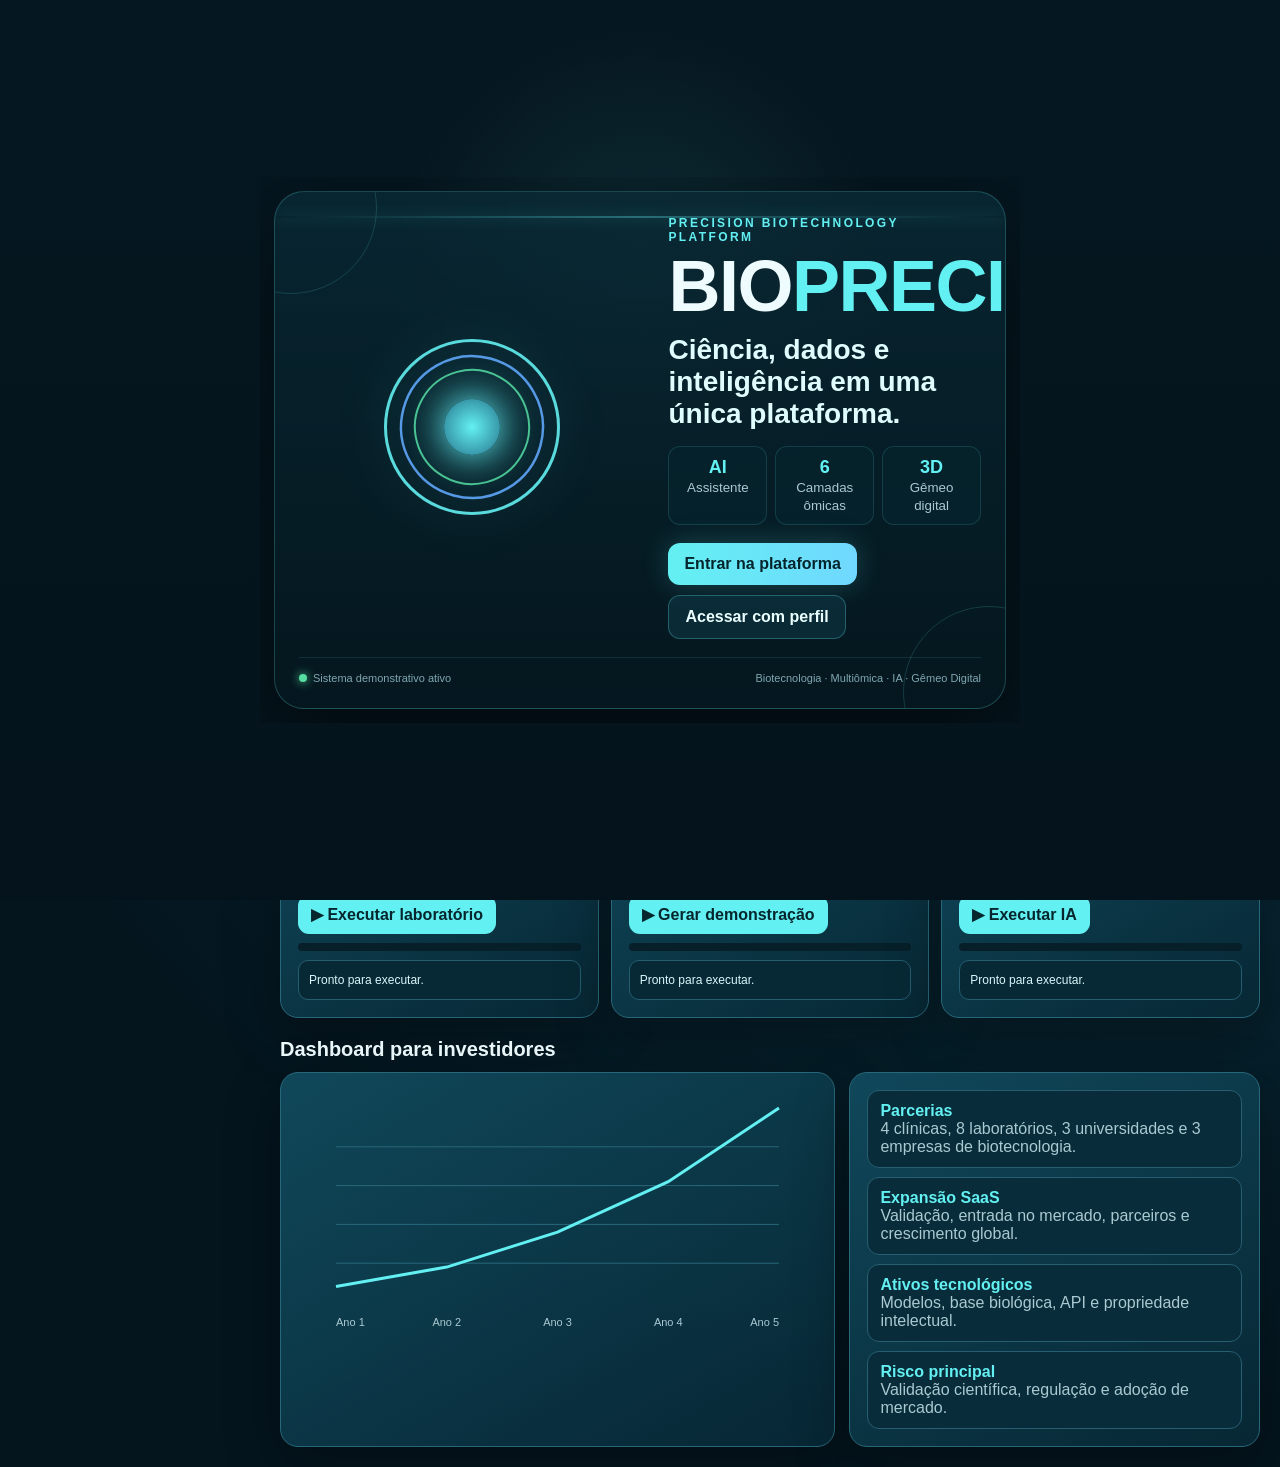
==== index.html @ e787de6e "Publica versão atual da BIOPRECIS para testes" ====
<!doctype html>
<html lang="pt-BR">
<head>
<meta charset="utf-8">
<meta name="viewport" content="width=device-width,initial-scale=1,viewport-fit=cover">
<meta name="theme-color" content="#061923">
<title>BIOPRECIS — Precision Biotechnology Platform</title>
<style>
:root{--bg:#04151e;--bg2:#082b39;--panel:#0a3444;--panel2:#10495c;--line:#28677a;--text:#effcff;--muted:#aac9d2;--cyan:#63f0f2;--blue:#62aaff;--green:#55dda2;--yellow:#ffd36a;--red:#ff7088;--shadow:0 18px 55px rgba(0,0,0,.32)}
:root.light{--bg:#eaf4f6;--bg2:#dbecef;--panel:#fff;--panel2:#edf8fa;--line:#bad6dd;--text:#14313b;--muted:#55727c;--shadow:0 14px 40px rgba(20,61,73,.13)}
*{box-sizing:border-box}html{scroll-behavior:smooth}body{margin:0;min-height:100vh;font-family:Inter,Arial,sans-serif;color:var(--text);background:radial-gradient(circle at 90% 5%,#15566b 0,var(--bg2) 31%,var(--bg) 74%);overflow-x:hidden}
:root.light body{background:radial-gradient(circle at 90% 5%,#d4f2f5 0,#edf7f8 38%,#e4eff1 100%)}
button,input,select,textarea{font:inherit}.btn{border:0;border-radius:11px;padding:10px 13px;font-weight:800;cursor:pointer}.primary{background:var(--cyan);color:#05262d}.secondary{background:#2d6375;color:#fff}.ghost{background:transparent;border:1px solid #397689;color:var(--text)}
.shell{display:grid;grid-template-columns:260px minmax(0,1fr);min-height:100vh}.side{position:sticky;top:0;height:100vh;background:rgba(3,18,25,.97);border-right:1px solid var(--line);padding:22px 15px;overflow:auto;z-index:20}
:root.light .side{background:rgba(249,253,254,.98)}.brand{font-size:25px;font-weight:950;letter-spacing:.8px}.brand span{color:var(--cyan)}.brand-sub{color:var(--muted);font-size:11px;margin:5px 0 18px}
.nav{display:grid;gap:4px}.nav button{border:0;background:transparent;color:var(--muted);text-align:left;padding:12px 13px;border-radius:12px;white-space:nowrap}.nav button:hover,.nav button.active{background:#123d4d;color:#fff}:root.light .nav button:hover,:root.light .nav button.active{background:#d9eef2;color:#14313b}.side-note{margin-top:18px;color:#789aa5;font-size:10px;line-height:1.5}
main{padding:20px;max-width:1500px;width:100%;margin:auto}.topbar{display:flex;justify-content:space-between;gap:12px;align-items:flex-start;margin-bottom:16px}.topbar h1{margin:0;font-size:clamp(23px,3vw,31px)}.topbar p{margin:5px 0 0;color:var(--muted)}.top-actions{display:flex;gap:7px;flex-wrap:wrap;justify-content:flex-end}.badge{display:inline-flex;align-items:center;gap:7px;padding:8px 11px;border-radius:999px;background:#0a3342;border:1px solid #34788b;color:var(--cyan);font-size:12px}:root.light .badge{background:#e7f7f8}
.page{display:none}.page.active{display:block}.grid{display:grid;gap:14px}.metrics{grid-template-columns:repeat(4,minmax(0,1fr))}.two{grid-template-columns:minmax(0,1.15fr) minmax(0,.85fr)}.three{grid-template-columns:repeat(3,minmax(0,1fr))}.four{grid-template-columns:repeat(4,minmax(0,1fr))}.flow{grid-template-columns:repeat(5,minmax(0,1fr))}
.card{background:linear-gradient(150deg,rgba(16,73,92,.97),rgba(7,39,52,.98));border:1px solid var(--line);border-radius:18px;padding:17px;box-shadow:var(--shadow);min-width:0}:root.light .card{background:linear-gradient(150deg,#fff,#edf8fa)}.explain{border-left:4px solid var(--cyan)}.explain h3{margin:0 0 7px;color:var(--cyan)}.explain p{margin:0;color:var(--muted);line-height:1.6}.metric small{color:var(--muted)}.metric b{display:block;font-size:clamp(28px,4vw,37px);color:var(--cyan);margin:5px 0}.section{display:flex;justify-content:space-between;align-items:center;gap:10px;margin:20px 0 11px}.section h2{margin:0;font-size:20px}
.step{padding:15px 10px;text-align:center;border-radius:14px;background:#082d3a;border:1px solid #285e72}.step b{display:block;color:var(--cyan);margin-bottom:6px}.list{display:grid;gap:9px}.item{padding:11px 12px;border-radius:12px;background:#082c39;border:1px solid #275e72}.item b{color:var(--cyan)}:root.light .item{background:#eef8fa}.muted{color:var(--muted)}.notice{padding:12px 14px;border-radius:12px;background:#30291a;border:1px solid #7d6b2e;color:#ffe7a0;font-size:12px;line-height:1.55}.chips{display:flex;gap:7px;flex-wrap:wrap}.chip{font-size:11px;padding:6px 8px;border-radius:999px;background:#0a3140;color:#dcf9fb}
.actions{display:flex;justify-content:flex-end;gap:8px;flex-wrap:wrap;margin-top:14px}.chart{display:block;width:100%;height:250px;max-width:100%}label{display:block;color:var(--muted);font-size:12px;margin-bottom:5px}input,select,textarea{width:100%;padding:10px 11px;border-radius:10px;border:1px solid #367487;background:#082c39;color:var(--text)}:root.light input,:root.light select,:root.light textarea{background:#fff}
.progress{height:9px;background:#061f29;border-radius:99px;overflow:hidden}.bar{height:100%;background:linear-gradient(90deg,var(--blue),var(--cyan))}
/* splash v2 - intro futurista com logo integrado */
.splash{position:fixed;inset:0;z-index:300;display:grid;place-items:center;padding:18px;background:
linear-gradient(rgba(4,20,28,.4),rgba(4,20,28,.4)),
radial-gradient(circle at 50% 30%,rgba(99,240,242,.16),transparent 28%),
linear-gradient(180deg,#061923 0%,#04131b 100%);transition:opacity .55s ease,visibility .55s ease;overflow:hidden}
.splash.closed{opacity:0;visibility:hidden;pointer-events:none}
.splash:before{content:"";position:absolute;inset:0;background:
linear-gradient(90deg,transparent 49.7%,rgba(99,240,242,.07) 50%,transparent 50.3%),
linear-gradient(transparent 49.7%,rgba(99,240,242,.05) 50%,transparent 50.3%);background-size:70px 70px;mask-image:linear-gradient(to bottom,rgba(0,0,0,.7),transparent 90%);pointer-events:none}
.splash-panel{position:relative;width:min(95vw,760px);max-height:96vh;overflow:auto;padding:14px}
.splash-frame{position:relative;border-radius:30px;border:1px solid rgba(99,240,242,.22);background:linear-gradient(180deg,rgba(9,42,54,.78),rgba(5,23,31,.96));box-shadow:0 30px 90px rgba(0,0,0,.5);padding:24px;overflow:hidden}
.splash-frame:before,.splash-frame:after{content:"";position:absolute;width:170px;height:170px;border:1px solid rgba(99,240,242,.16);border-radius:50%;pointer-events:none}
.splash-frame:before{left:-70px;top:-70px}.splash-frame:after{right:-70px;bottom:-70px}
.scanline{position:absolute;left:0;right:0;height:2px;background:linear-gradient(90deg,transparent,var(--cyan),transparent);box-shadow:0 0 14px var(--cyan);animation:scan 4.5s linear infinite;opacity:.35}
@keyframes scan{0%{top:5%}100%{top:95%}}
.intro-grid{display:grid;grid-template-columns:minmax(0,1.05fr) minmax(260px,.95fr);gap:24px;align-items:center}
.intro-visual{position:relative;min-height:360px;display:grid;place-items:center}
.intro-logo-card{position:relative;width:min(100%,480px);transform-style:preserve-3d;animation:logoHover 4s ease-in-out infinite}
.intro-logo-card img{display:block;width:100%;border-radius:26px;border:1px solid rgba(255,255,255,.12);box-shadow:0 25px 70px rgba(0,0,0,.45),0 0 60px rgba(99,240,242,.12)}
.logo-halo{position:absolute;inset:-18px;border-radius:34px;border:1px solid rgba(99,240,242,.18);animation:halo 3s ease-in-out infinite}
.logo-halo:before,.logo-halo:after{content:"";position:absolute;inset:12%;border-radius:50%;border:1px solid rgba(98,170,255,.2);transform:rotate(28deg)}
.logo-halo:after{transform:rotate(-28deg)}
@keyframes logoHover{50%{transform:translateY(-8px) rotateY(2deg)}}
@keyframes halo{50%{transform:scale(1.025);opacity:.7}}
.intro-copy{text-align:left;position:relative;z-index:2}
.eyebrow{font-size:12px;letter-spacing:2.4px;text-transform:uppercase;color:var(--cyan);font-weight:800;margin-bottom:8px}
.intro-copy h1{font-size:clamp(40px,8vw,72px);line-height:.95;margin:0 0 14px;letter-spacing:-1.5px}
.intro-copy h1 span{color:var(--cyan)}
.intro-copy h2{font-size:clamp(20px,3vw,28px);font-weight:600;margin:0 0 12px;color:#dffcff}
.intro-copy p{color:var(--muted);line-height:1.75;margin:0}
.intro-stat-row{display:grid;grid-template-columns:repeat(3,1fr);gap:8px;margin-top:16px}
.intro-stat{padding:10px;border-radius:12px;border:1px solid rgba(99,240,242,.14);background:rgba(6,36,47,.72);text-align:center}
.intro-stat b{display:block;color:var(--cyan);font-size:18px}.intro-stat small{color:var(--muted)}
.intro-actions{display:flex;gap:10px;flex-wrap:wrap;margin-top:18px}
.btn-intro-primary{background:linear-gradient(90deg,var(--cyan),#70d8ff);color:#04242c;border:0;border-radius:12px;padding:12px 16px;font-weight:900;cursor:pointer;box-shadow:0 0 28px rgba(99,240,242,.22)}
.btn-intro-secondary{background:rgba(12,48,61,.8);color:#eaffff;border:1px solid rgba(99,240,242,.28);border-radius:12px;padding:12px 16px;font-weight:800;cursor:pointer}
.intro-foot{display:flex;justify-content:space-between;gap:10px;align-items:center;flex-wrap:wrap;margin-top:18px;padding-top:14px;border-top:1px solid rgba(99,240,242,.12);font-size:11px;color:#7fa7b1}
.pulse-dot{display:inline-block;width:8px;height:8px;border-radius:50%;background:var(--green);box-shadow:0 0 10px var(--green);margin-right:6px;animation:pulseDot 1.7s infinite}
@keyframes pulseDot{50%{opacity:.45;transform:scale(.75)}}
@media(max-width:760px){.intro-grid{grid-template-columns:1fr}.intro-copy{text-align:center}.intro-actions{justify-content:center}.intro-visual{min-height:280px}.intro-stat-row{grid-template-columns:1fr 1fr 1fr}.splash-frame{padding:18px}}
/* login */.login-modal{position:fixed;inset:0;z-index:280;display:none;place-items:center;padding:18px;background:rgba(2,14,20,.88);backdrop-filter:blur(8px)}.login-modal.open{display:grid}.login-box{width:min(95vw,760px);display:grid;grid-template-columns:.9fr 1.1fr;overflow:hidden;padding:0}.login-side{padding:28px;background:linear-gradient(145deg,#0c4051,#082833)}.role-cards{display:grid;gap:9px;margin-top:16px}.role-card{border:1px solid #347386;background:#092d3a;color:#dff9fb;padding:11px 12px;border-radius:12px;text-align:left;cursor:pointer}.role-card.active{border-color:var(--cyan);box-shadow:0 0 0 2px rgba(99,240,242,.15)}.login-form{padding:28px}.login-status{min-height:22px;color:var(--yellow);font-size:12px;margin-top:9px}
/* digital twin */
.twin-grid{display:grid;grid-template-columns:minmax(0,1.1fr) minmax(330px,.9fr);gap:14px;margin-top:14px}.twin-stage{min-height:560px;position:relative;overflow:hidden}.human{position:relative;width:280px;height:440px;margin:42px auto 10px;transition:filter .35s,transform .35s}.head{position:absolute;width:78px;height:78px;left:101px;top:0;border:3px solid var(--cyan);border-radius:50%;box-shadow:0 0 25px rgba(99,240,242,.5)}.torso{position:absolute;left:68px;top:84px;width:144px;height:194px;border:3px solid var(--cyan);border-radius:48% 48% 33% 33%;box-shadow:inset 0 0 28px rgba(99,240,242,.13),0 0 24px rgba(99,240,242,.2)}.arm{position:absolute;top:108px;width:40px;height:180px;border:3px solid var(--cyan);border-radius:28px}.arm.l{left:28px;transform:rotate(10deg)}.arm.r{right:28px;transform:rotate(-10deg)}.leg{position:absolute;top:270px;width:52px;height:156px;border:3px solid var(--cyan);border-radius:28px}.leg.l{left:72px}.leg.r{right:72px}.pulse{position:absolute;inset:68px 32px 0;border:1px solid rgba(99,240,242,.25);border-radius:50%;animation:pulse 4s ease-in-out infinite}@keyframes pulse{50%{transform:scale(1.08);opacity:.45}}.organ{position:absolute;transition:all .28s ease;border-radius:50%}.immune{width:46px;height:46px;left:117px;top:127px;background:var(--green)}.micro{width:62px;height:44px;left:109px;top:214px;background:var(--yellow);border-radius:44%}.metab{width:38px;height:38px;left:90px;top:174px;background:var(--blue)}.inflam{width:38px;height:38px;left:151px;top:174px;background:var(--red)}.kpis{display:grid;grid-template-columns:repeat(2,1fr);gap:9px;margin-top:12px}.kpi{padding:11px;border-radius:12px;background:#082c39;border:1px solid #275f72}.kpi b{display:block;color:var(--cyan);font-size:23px}.status{margin-top:12px;padding:12px;border-radius:12px;background:#092f3e;border:1px solid #347789;line-height:1.55}.controls{display:grid;gap:11px}.control{padding:12px;border-radius:13px;background:#082c39;border:1px solid #275f72}.control-head{display:flex;justify-content:space-between;gap:8px;margin-bottom:8px}.control-head b{color:var(--cyan)}.control input[type=range]{width:100%;accent-color:#63f0f2}.simlog{display:grid;gap:7px;max-height:190px;overflow:auto;margin-top:9px}.simlog .entry{padding:9px;border-radius:10px;background:#082c39;border:1px solid #275f72;font-size:12px}
/* demos */
.demo-grid{display:grid;grid-template-columns:repeat(3,minmax(0,1fr));gap:12px}.demo-card h3{margin:0 0 7px;color:var(--cyan)}.demo-card p{color:var(--muted);line-height:1.5;min-height:44px}.demo-progress{height:8px;background:#061f29;border-radius:99px;overflow:hidden;margin:9px 0}.demo-progress span{display:block;height:100%;width:0;background:linear-gradient(90deg,var(--blue),var(--cyan));transition:width .35s}.demo-output{margin-top:9px;padding:10px;border-radius:10px;background:#072935;border:1px solid #245d70;color:#d9f7fa;font-size:12px;line-height:1.5}.pipeline-node{display:grid;grid-template-columns:36px 1fr auto;gap:10px;align-items:center;padding:11px;border-radius:12px;background:#082c39;border:1px solid #275f72;margin-bottom:8px}.pipeline-node.running{border-color:var(--yellow)}.pipeline-node.done{border-color:var(--green)}.pipeline-node .num{width:32px;height:32px;border-radius:50%;display:grid;place-items:center;background:#0d4253;color:var(--cyan);font-weight:900}
/* AI */
.ai-shell{display:grid;grid-template-columns:minmax(0,1.2fr) minmax(300px,.8fr);gap:14px;margin-top:14px}.ai-chat-card{display:grid;grid-template-rows:auto minmax(390px,1fr) auto auto}.ai-head{display:flex;justify-content:space-between;gap:12px;align-items:center;padding-bottom:12px;border-bottom:1px solid var(--line)}.ai-avatar{width:44px;height:44px;border-radius:14px;display:grid;place-items:center;background:radial-gradient(circle,#63f0f2,#1b6e82);color:#05262d;font-size:22px;font-weight:950}.ai-head-left{display:flex;gap:10px;align-items:center}.ai-online{color:var(--green);font-size:11px}.ai-messages{display:grid;gap:10px;align-content:start;overflow:auto;max-height:510px;padding:13px 4px 6px 0}.ai-msg{max-width:88%;padding:11px 13px;border-radius:14px;line-height:1.52;font-size:13px}.ai-msg.bot{background:#0a3140;border:1px solid #286276}.ai-msg.user{background:#1d5d6e;margin-left:auto}.ai-msg .meta{font-size:10px;color:var(--muted);margin-top:5px}.ai-input-wrap{display:grid;grid-template-columns:1fr auto;gap:8px;margin-top:10px}.ai-input-wrap textarea{min-height:52px;max-height:120px}.ai-suggestions{display:flex;gap:7px;flex-wrap:wrap;margin-top:9px}.ai-side{display:grid;gap:12px}.ai-action{padding:11px;border-radius:12px;background:#082c39;border:1px solid #275f72}.ai-action b{color:var(--cyan)}.ai-command{padding:9px;border-radius:10px;background:#082c39;border:1px solid #275f72;font-size:12px;cursor:pointer;margin-bottom:7px}
/* founder */
.founder{display:grid;grid-template-columns:minmax(240px,330px) minmax(0,1fr);gap:23px;align-items:center}.founder img{width:100%;max-height:470px;object-fit:cover;object-position:center top;border-radius:22px;border:1px solid #3b7d91;box-shadow:0 22px 55px rgba(0,0,0,.45)}.founder h2{font-size:clamp(30px,4vw,49px);margin:0}.role{font-size:18px;font-weight:850;color:var(--cyan)}.bio{line-height:1.75;color:#d9eef2}.timeline{position:relative;padding-left:23px}.timeline:before{content:"";position:absolute;left:6px;top:5px;bottom:5px;width:2px;background:linear-gradient(var(--cyan),var(--blue))}.milestone{position:relative;margin-bottom:12px;padding:12px 14px;border-radius:12px;background:#082c39;border:1px solid #275f72}.milestone:before{content:"";position:absolute;left:-23px;top:17px;width:11px;height:11px;border-radius:50%;background:var(--cyan)}.footer{text-align:center;margin-top:24px;padding:22px;border-top:1px solid #285f72;color:var(--muted)}
.toast{position:fixed;right:18px;bottom:18px;z-index:500;max-width:360px;padding:12px 14px;border-radius:12px;background:#0d4051;border:1px solid #3d8195;color:#eafcff;opacity:0;transform:translateY(16px);pointer-events:none;transition:.25s}.toast.show{opacity:1;transform:translateY(0)}
dialog{border:1px solid #397789;border-radius:18px;background:#103b4b;color:var(--text);width:min(94vw,660px);padding:0}dialog::backdrop{background:rgba(0,0,0,.72)}.modal{padding:19px}
@media(max-width:1120px){.shell{grid-template-columns:1fr}.side{position:static;height:auto}.nav{display:flex;overflow:auto}.side-note{display:none}.metrics,.four{grid-template-columns:repeat(2,minmax(0,1fr))}.two,.three,.founder,.twin-grid,.ai-shell{grid-template-columns:1fr}.flow{grid-template-columns:repeat(2,minmax(0,1fr))}.founder img{max-width:380px;margin:auto}.demo-grid{grid-template-columns:1fr 1fr}}
@media(max-width:740px){.login-box{grid-template-columns:1fr;max-height:94vh;overflow:auto}.login-side,.login-form{padding:20px}}
@media(max-width:650px){main{padding:13px}.topbar{flex-direction:column}.top-actions{justify-content:flex-start;width:100%}.metrics,.four,.kpis,.demo-grid{grid-template-columns:1fr}.flow{grid-template-columns:1fr}.chart{height:230px}.ai-input-wrap{grid-template-columns:1fr}}

<style id="intro-no-logo-fix">
.intro-visual{
  min-height:360px;
  display:grid;
  place-items:center;
}
.intro-visual .atom{
  position:relative;
  filter:drop-shadow(0 0 24px rgba(99,240,242,.28));
}
.intro-visual .atom .ring{
  position:absolute;
  inset:22px;
  border:3px solid rgba(99,240,242,.9);
  border-radius:50%;
  animation:spin 5.5s linear infinite;
}
.intro-visual .atom .ring:nth-child(2){
  transform:rotate(60deg) scale(.82);
  border-color:rgba(98,170,255,.88);
  animation-direction:reverse;
}
.intro-visual .atom .ring:nth-child(3){
  transform:rotate(120deg) scale(.66);
  border-color:rgba(85,221,162,.86);
}
.intro-visual .atom .core{
  position:absolute;
  inset:82px;
  border-radius:50%;
  background:radial-gradient(circle,var(--cyan),#26748b);
  box-shadow:0 0 35px var(--cyan);
}
@media(max-width:760px){
  .intro-visual{min-height:250px}
  .intro-visual .atom{transform:scale(.82)}
}
</style>
</head>
<body>
<div class="splash" id="splash">
 <div class="splash-panel">
  <div class="splash-frame">
   <div class="scanline"></div>
   <div class="intro-grid">
    <div class="intro-visual">
      <div class="atom" style="width:220px;height:220px;margin:auto">
        <div class="ring"></div>
        <div class="ring"></div>
        <div class="ring"></div>
        <div class="core"></div>
      </div>
    </div>
    <div class="intro-copy">
      <div class="eyebrow">Precision Biotechnology Platform</div>
      <h1>BIO<span>PRECIS</span></h1>
      <h2>Ciência, dados e inteligência em uma única plataforma.</h2>
      <p></p>
      <div class="intro-stat-row">
        <div class="intro-stat"><b>AI</b><small>Assistente</small></div>
        <div class="intro-stat"><b>6</b><small>Camadas ômicas</small></div>
        <div class="intro-stat"><b>3D</b><small>Gêmeo digital</small></div>
      </div>
      <div class="intro-actions">
        <button class="btn-intro-primary" onclick="enterApp()">Entrar na plataforma</button>
        <button class="btn-intro-secondary" onclick="openLogin()">Acessar com perfil</button>
      </div>
    </div>
   </div>
   <div class="intro-foot">
     <span><span class="pulse-dot"></span>Sistema demonstrativo ativo</span>
     <span>Biotecnologia · Multiômica · IA · Gêmeo Digital</span>
   </div>
  </div>
 </div>
</div>
<div class="login-modal" id="loginModal">
 <div class="card login-box">
  <div class="login-side"><h2>Escolha seu perfil</h2><p class="muted">Cada perfil abre uma área diferente da plataforma.</p><div class="role-cards">
   <button class="role-card active" data-role="Pesquisador" onclick="chooseRole(this)">🔬 Pesquisador</button>
   <button class="role-card" data-role="Laboratório" onclick="chooseRole(this)">🧪 Laboratório</button>
   <button class="role-card" data-role="Investidor" onclick="chooseRole(this)">📈 Investidor</button>
   <button class="role-card" data-role="Administrador" onclick="chooseRole(this)">🛡️ Administrador</button>
  </div></div>
  <div class="login-form"><div class="brand">BIO<span>PRECIS</span></div><div style="height:15px"></div><label>E-mail</label><input id="loginEmail" value="pesquisador@bioprecis.local"><div style="height:9px"></div><label>Senha</label><input id="loginPass" type="password" value="Bioprecis@2026"><div style="height:9px"></div><label>Código 2FA</label><input id="loginCode" inputmode="numeric" maxlength="6" value="260826"><div class="login-status" id="loginStatus">Perfil selecionado: Pesquisador</div><div class="actions"><button class="btn ghost" onclick="closeLogin()">Cancelar</button><button class="btn primary" onclick="completeLogin()">Entrar</button></div></div>
 </div>
</div>
<div class="shell">
<aside class="side"><div class="brand">BIO<span>PRECIS</span></div><div class="brand-sub">Precision Biotechnology Platform</div><nav class="nav">
<button class="active" data-page="dashboard">▦ Visão executiva</button><button data-page="twin">◉ Gêmeo digital</button><button data-page="multiomics">⬡ Multiômica</button><button data-page="compare">≋ Comparação global</button><button data-page="labs">⚗ Laboratórios & API</button><button data-page="reports">▤ Relatórios & exportação</button><button data-page="projects">✓ Projetos científicos</button><button data-page="databases">⌘ Bancos biológicos</button><button data-page="assistant">✦ IA conversacional</button><button data-page="security">⌁ Segurança</button><button data-page="about">◎ Sobre a BIOPRECIS</button><button data-page="founder">♙ Fundador</button>
</nav><div class="side-note">Dados sintéticos. O MVP não realiza diagnóstico, prescrição ou decisão clínica.</div></aside>
<main>
<header class="topbar"><div><h1 id="pageTitle">Visão executiva</h1><p id="pageSubtitle">Indicadores científicos, operacionais e financeiros.</p></div><div class="top-actions"><span class="badge" id="profileBadge">● Plataforma ativa</span><button class="btn ghost" onclick="openHelp()">Para que serve?</button><button class="btn ghost" onclick="toggleTheme()">☾ Tema</button><button class="btn secondary" onclick="openLogin()">Login interativo</button></div></header>

<section class="page active" id="dashboard">
<div class="card explain"><h3>Para que serve: Visão executiva</h3><p>Centraliza indicadores científicos, operacionais e financeiros para pesquisadores, gestores e investidores.</p></div>
<div class="grid metrics" style="margin-top:14px"><div class="card metric"><small>Amostras sintéticas</small><b>12.480</b><small>Base comparativa global</small></div><div class="card metric"><small>Projetos científicos</small><b id="projectMetric">6</b><small>Portfólio ativo</small></div><div class="card metric"><small>Laboratórios conectados</small><b>18</b><small>Integração demonstrativa</small></div><div class="card metric"><small>Receita projetada</small><b>US$ 1,2M</b><small>Cenário SaaS — ano 4</small></div></div>
<div class="section"><h2>Fluxo operacional MIP</h2></div><div class="grid flow"><div class="step"><b>1. Coleta</b>Recebe dados biológicos.</div><div class="step"><b>2. Análise</b>Processa microbioma e marcadores.</div><div class="step"><b>3. Integração</b>Conecta camadas multiômicas.</div><div class="step"><b>4. IA</b>Identifica padrões explicáveis.</div><div class="step"><b>5. Previsões</b>Gera hipóteses e relatórios.</div></div>
<div class="section"><h2>Centro de demonstrações executáveis</h2></div>
<div class="demo-grid">
<div class="card demo-card"><h3>Pipeline MIP automático</h3><p>Executa o fluxo completo.</p><button class="btn primary" onclick="runDashboardPipeline()">▶ Executar demonstração</button><div class="demo-progress"><span id="demoPipelineBar"></span></div><div class="demo-output" id="demoPipelineText">Pronto para executar.</div></div>
<div class="card demo-card"><h3>Cenário biológico</h3><p>Executa alterações visíveis no gêmeo digital.</p><button class="btn primary" onclick="runTwinDemo()">▶ Executar cenário</button><div class="demo-progress"><span id="demoTwinBar"></span></div><div class="demo-output" id="demoTwinText">Pronto para executar.</div></div>
<div class="card demo-card"><h3>Análise multiômica</h3><p>Gera e interpreta um perfil multiômico.</p><button class="btn primary" onclick="runOmicsDemo()">▶ Executar análise</button><div class="demo-progress"><span id="demoOmicsBar"></span></div><div class="demo-output" id="demoOmicsText">Pronto para executar.</div></div>
<div class="card demo-card"><h3>Laboratório conectado</h3><p>Simula envio e processamento.</p><button class="btn primary" onclick="runLabDemo()">▶ Executar laboratório</button><div class="demo-progress"><span id="demoLabBar"></span></div><div class="demo-output" id="demoLabText">Pronto para executar.</div></div>
<div class="card demo-card"><h3>Relatório automático</h3><p>Gera um relatório com dados atuais.</p><button class="btn primary" onclick="runReportDemo()">▶ Gerar demonstração</button><div class="demo-progress"><span id="demoReportBar"></span></div><div class="demo-output" id="demoReportText">Pronto para executar.</div></div>
<div class="card demo-card"><h3>IA explicável</h3><p>Executa uma consulta automática.</p><button class="btn primary" onclick="runAIDemo()">▶ Executar IA</button><div class="demo-progress"><span id="demoAIBar"></span></div><div class="demo-output" id="demoAIText">Pronto para executar.</div></div>
</div>
<div class="section"><h2>Dashboard para investidores</h2></div><div class="grid two"><div class="card"><canvas id="growthChart" class="chart"></canvas></div><div class="card"><div class="list"><div class="item"><b>Parcerias</b><br><span class="muted">4 clínicas, 8 laboratórios, 3 universidades e 3 empresas de biotecnologia.</span></div><div class="item"><b>Expansão SaaS</b><br><span class="muted">Validação, entrada no mercado, parceiros e crescimento global.</span></div><div class="item"><b>Ativos tecnológicos</b><br><span class="muted">Modelos, base biológica, API e propriedade intelectual.</span></div><div class="item"><b>Risco principal</b><br><span class="muted">Validação científica, regulação e adoção de mercado.</span></div></div></div></div>
</section>

<section class="page" id="twin">
<div class="card explain"><h3>Para que serve: Gêmeo digital interativo</h3><p>Simula como mudanças em imunidade, microbioma, metabolismo e inflamação alteram o perfil biológico.</p></div>
<div class="twin-grid"><div class="card twin-stage"><div class="human" id="human"><div class="pulse"></div><div class="head"></div><div class="torso"></div><div class="arm l"></div><div class="arm r"></div><div class="leg l"></div><div class="leg r"></div><div class="organ immune" id="immuneOrgan"></div><div class="organ micro" id="microOrgan"></div><div class="organ metab" id="metabOrgan"></div><div class="organ inflam" id="inflamOrgan"></div></div>
<div class="kpis"><div class="kpi"><span class="muted">Equilíbrio geral</span><b id="balance">74</b></div><div class="kpi"><span class="muted">Estabilidade</span><b id="stability">82%</b></div><div class="kpi"><span class="muted">Resposta imune</span><b id="immuneLabel">Moderada</b></div><div class="kpi"><span class="muted">Inflamação</span><b id="inflamLabel">Controlada</b></div></div><div class="status" id="twinStatus">Perfil sintético equilibrado. Ajuste os controles.</div></div>
<div class="card"><h2>Controles biológicos</h2><div class="controls"><div class="control"><div class="control-head"><b>Imunidade</b><span id="immuneValue">65</span></div><input id="immune" type="range" min="0" max="100" value="65"></div><div class="control"><div class="control-head"><b>Microbioma</b><span id="microValue">72</span></div><input id="micro" type="range" min="0" max="100" value="72"></div><div class="control"><div class="control-head"><b>Metabolismo</b><span id="metabValue">68</span></div><input id="metab" type="range" min="0" max="100" value="68"></div><div class="control"><div class="control-head"><b>Inflamação</b><span id="inflamValue">32</span></div><input id="inflam" type="range" min="0" max="100" value="32"></div></div><div class="actions"><button class="btn secondary" onclick="presetTwin('balanced')">Equilibrado</button><button class="btn secondary" onclick="presetTwin('inflamed')">Inflamatório</button><button class="btn secondary" onclick="presetTwin('lowimmune')">Baixa imunidade</button><button class="btn primary" onclick="randomizeTwin()">Simular variação</button></div><h3>Histórico</h3><div class="simlog" id="twinLog"><div class="entry muted">Aguardando alterações.</div></div></div></div><div class="card" style="margin-top:14px"><h2>Evolução do equilíbrio geral</h2><canvas id="twinTrend" class="chart"></canvas></div>
</section>

<section class="page" id="multiomics">
<div class="card explain"><h3>Para que serve: Processamento multiômico</h3><p>Integra microbioma, genômica, proteômica, metabolômica, imunidade e RNA.</p></div>
<div class="grid two" style="margin-top:14px"><div class="card"><canvas id="omicsChart" class="chart"></canvas><div class="controls" style="margin-top:12px">
<div class="control"><div class="control-head"><b>Microbioma</b><span id="omMicroV">72</span></div><input id="omMicro" type="range" min="0" max="100" value="72"></div>
<div class="control"><div class="control-head"><b>Genômica</b><span id="omGenomeV">61</span></div><input id="omGenome" type="range" min="0" max="100" value="61"></div>
<div class="control"><div class="control-head"><b>Proteômica</b><span id="omProteinV">68</span></div><input id="omProtein" type="range" min="0" max="100" value="68"></div>
<div class="control"><div class="control-head"><b>Metabolômica</b><span id="omMetabV">76</span></div><input id="omMetab" type="range" min="0" max="100" value="76"></div>
<div class="control"><div class="control-head"><b>Imunidade</b><span id="omImmuneV">81</span></div><input id="omImmune" type="range" min="0" max="100" value="81"></div>
<div class="control"><div class="control-head"><b>RNA</b><span id="omRNAV">66</span></div><input id="omRNA" type="range" min="0" max="100" value="66"></div></div><div class="actions"><button class="btn secondary" onclick="randomizeOmics()">Gerar perfil</button><button class="btn primary" onclick="analyzeOmics()">Analisar integração</button></div><div class="demo-output" id="omicsInterpretation">Ajuste as camadas e execute a análise.</div></div>
<div class="card"><div class="list"><div class="item"><b>Genômica</b><br><span class="muted">Variantes e predisposições sintéticas.</span></div><div class="item"><b>Transcriptômica</b><br><span class="muted">Expressão relativa.</span></div><div class="item"><b>Proteômica</b><br><span class="muted">Proteínas e citocinas.</span></div><div class="item"><b>Metabolômica</b><br><span class="muted">Metabólitos e assinaturas.</span></div><div class="item"><b>Microbioma</b><br><span class="muted">Diversidade e abundância.</span></div></div></div></div>
</section>

<section class="page" id="compare">
<div class="card explain"><h3>Para que serve: Comparação global</h3><p>Compara um perfil com milhares de amostras sintéticas.</p></div><div class="grid metrics" style="margin-top:14px"><div class="card metric"><small>Percentil diversidade</small><b id="divPct">68º</b></div><div class="card metric"><small>Percentil inflamação</small><b id="infPct">39º</b></div><div class="card metric"><small>Similaridade média</small><b id="similarity">82%</b></div><div class="card metric"><small>Outliers</small><b id="outlierCount">37</b></div></div><div class="actions"><button class="btn primary" onclick="compareCurrentSample()">Comparar agora</button><button class="btn secondary" onclick="regeneratePopulation()">Gerar nova população</button></div><div class="card" style="margin-top:14px"><canvas id="populationChart" class="chart"></canvas></div>
</section>

<section class="page" id="labs">
<div class="card explain"><h3>Para que serve: Laboratórios e API</h3><p>Centraliza dados de equipamentos e demonstra integração via API.</p></div>
<div class="grid two" style="margin-top:14px"><div class="card"><h2>Executar fluxo MIP</h2><div id="pipelineRunner">
<div class="pipeline-node"><div class="num">1</div><div><b>Coleta</b><br><span class="muted">Registro da amostra.</span></div><span class="run-status">Pendente</span></div>
<div class="pipeline-node"><div class="num">2</div><div><b>Análise</b><br><span class="muted">Processamento biológico.</span></div><span class="run-status">Pendente</span></div>
<div class="pipeline-node"><div class="num">3</div><div><b>Integração</b><br><span class="muted">Combinação das camadas.</span></div><span class="run-status">Pendente</span></div>
<div class="pipeline-node"><div class="num">4</div><div><b>IA</b><br><span class="muted">Detecção de padrões.</span></div><span class="run-status">Pendente</span></div>
<div class="pipeline-node"><div class="num">5</div><div><b>Previsões</b><br><span class="muted">Relatório interpretativo.</span></div><span class="run-status">Pendente</span></div></div><div class="actions"><button class="btn secondary" onclick="resetPipelineRunner()">Reiniciar</button><button class="btn primary" onclick="executeFullPipeline()">Executar fluxo completo</button></div></div>
<div class="card"><h2>Resultado</h2><div class="demo-output" id="pipelineResult">Nenhuma execução iniciada.</div><div class="demo-progress"><span id="pipelineFullBar"></span></div><div class="chips" style="margin-top:10px"><span class="chip" id="pipeQuality">Qualidade —</span><span class="chip" id="pipeScore">Score —</span><span class="chip" id="pipeTime">Tempo —</span></div></div></div>
<div class="grid three" style="margin-top:14px"><div class="card"><b>● Lab Alpha</b><p class="muted">Sequenciador conectado.</p><button class="btn secondary" onclick="receivePacket('Lab Alpha')">Simular envio</button></div><div class="card"><b>● BioLab Centro</b><p class="muted">Painel metabolômico.</p><button class="btn secondary" onclick="receivePacket('BioLab Centro')">Simular envio</button></div><div class="card"><b>● Instituto MIP</b><p class="muted">Citometria e citocinas.</p><button class="btn secondary" onclick="receivePacket('Instituto MIP')">Simular envio</button></div></div><div class="card" style="margin-top:14px"><h2>Eventos recebidos</h2><div class="list" id="labEvents"><div class="item muted">Nenhum evento nesta sessão.</div></div></div>
</section>

<section class="page" id="reports"><div class="card explain"><h3>Para que serve: Relatórios e exportação</h3><p>Gera relatórios técnicos, impressão em PDF e arquivos compatíveis com Excel.</p></div><div class="grid two" style="margin-top:14px"><div class="card"><h2>Gerador de relatório</h2><label>Amostra</label><select id="reportSample"><option>BP-8042</option><option>BP-8110</option></select><div style="height:9px"></div><label>Tipo</label><select id="reportType"><option>Relatório multiômico</option><option>Relatório longitudinal</option></select><div class="actions"><button class="btn primary" onclick="generateReport()">Gerar</button><button class="btn secondary" onclick="exportExcel()">Excel</button><button class="btn secondary" onclick="window.print()">Salvar PDF</button></div></div><div class="card" id="reportPreview"><h2>Prévia</h2><p class="muted">Selecione os parâmetros e pressione Gerar.</p></div></div></section>

<section class="page" id="projects"><div class="card explain"><h3>Para que serve: Projetos científicos</h3><p>Organiza estudos, responsáveis, etapas e progresso.</p></div><div class="section"><h2>Portfólio científico</h2><button class="btn primary" onclick="addProject()">+ Projeto</button></div><div class="grid four" id="kanban"></div></section>

<section class="page" id="databases"><div class="card explain"><h3>Para que serve: Bancos biológicos</h3><p>Demonstra conectores para bases reconhecidas.</p></div><div class="grid three" style="margin-top:14px">
<div class="card"><h3>NCBI / PubMed</h3><p class="muted">Artigos, genes e sequências.</p><button class="btn secondary" onclick="syncDb('NCBI')">Sincronizar</button><div class="demo-progress"><span id="dbNCBI"></span></div><div class="demo-output" id="dbNCBIText">0%</div></div>
<div class="card"><h3>UniProt</h3><p class="muted">Proteínas e anotações.</p><button class="btn secondary" onclick="syncDb('UniProt')">Sincronizar</button><div class="demo-progress"><span id="dbUniProt"></span></div><div class="demo-output" id="dbUniProtText">0%</div></div>
<div class="card"><h3>KEGG</h3><p class="muted">Vias metabólicas.</p><button class="btn secondary" onclick="syncDb('KEGG')">Sincronizar</button><div class="demo-progress"><span id="dbKEGG"></span></div><div class="demo-output" id="dbKEGGText">0%</div></div>
</div></section>

<section class="page" id="assistant"><div class="card explain"><h3>Para que serve: IA conversacional e explicável</h3><p>Responde sobre o aplicativo, lê o estado atual das simulações e executa ações controladas.</p></div>
<div class="ai-shell"><div class="card ai-chat-card"><div class="ai-head"><div class="ai-head-left"><div class="ai-avatar">AI</div><div><b>BIOPRECIS AI</b><small class="muted">Assistente inteligente do MVP</small></div></div><span class="ai-online">● Motor local ativo</span></div><div class="ai-messages" id="aiMessages"><div class="ai-msg bot">Olá. Posso responder perguntas e executar ações dentro da plataforma.<div class="meta">BIOPRECIS AI</div></div></div><div class="ai-input-wrap"><textarea id="aiInput" placeholder="Ex.: aumente a imunidade para 80 e explique o que mudou"></textarea><button class="btn primary" onclick="aiSend()">Enviar</button></div><div class="ai-suggestions"><button class="btn secondary" onclick="aiAsk('Aumente a imunidade para 85')">Aumentar imunidade</button><button class="btn secondary" onclick="aiAsk('Simule um cenário inflamatório')">Cenário inflamatório</button><button class="btn secondary" onclick="aiAsk('Analise a multiômica atual')">Analisar multiômica</button><button class="btn secondary" onclick="aiAsk('Gere um relatório do estado atual')">Gerar relatório</button></div></div>
<div class="ai-side"><div class="card"><h2>Contexto atual</h2><div class="kpis"><div class="kpi"><span class="muted">Imunidade</span><b id="aiImmune">65</b></div><div class="kpi"><span class="muted">Microbioma</span><b id="aiMicro">72</b></div><div class="kpi"><span class="muted">Metabolismo</span><b id="aiMetab">68</b></div><div class="kpi"><span class="muted">Inflamação</span><b id="aiInflam">32</b></div></div><div class="demo-output" id="aiContextText">Equilíbrio geral atual: 74/100.</div></div><div class="card"><h2>Ações entendidas</h2><div class="ai-command" onclick="aiAsk('Abra o gêmeo digital')">“Abra o gêmeo digital”</div><div class="ai-command" onclick="aiAsk('Defina inflamação em 75')">“Defina inflamação em 75”</div><div class="ai-command" onclick="aiAsk('Execute o pipeline MIP')">“Execute o pipeline MIP”</div><div class="ai-command" onclick="aiAsk('Quem é o fundador?')">“Quem é o fundador?”</div></div><div class="card"><h2>Memória</h2><div id="aiMemory" class="muted">A conversa desta sessão aparecerá aqui.</div></div></div></div></section>

<section class="page" id="security"><div class="card explain"><h3>Para que serve: Segurança e governança</h3><p>Demonstra 2FA, criptografia, pseudonimização e auditoria.</p></div><div class="grid two" style="margin-top:14px"><div class="card"><h2>2FA</h2><p class="muted">Código demonstrativo: <b>260826</b>.</p><button class="btn secondary" onclick="openLogin()">Testar login</button></div><div class="card"><h2>Governança</h2><div class="list"><div class="item"><b>TLS 1.3</b><br><span class="muted">Proteção em trânsito.</span></div><div class="item"><b>AES-256</b><br><span class="muted">Proteção em repouso prevista.</span></div><div class="item"><b>Auditoria</b><br><span class="muted">Trilhas de acesso.</span></div></div></div></div></section>
<section class="page" id="about"><div class="card explain"><h3>Sobre a BIOPRECIS</h3><p>Apresenta missão, visão, valores e públicos da plataforma.</p></div><div class="grid two" style="margin-top:14px"><div class="card"><h2>Missão</h2><p class="bio">Integrar biologia, inteligência artificial e ciência de dados em apoio à pesquisa, inovação e medicina personalizada.</p><h2>Visão</h2><p class="bio">Ser referência internacional em plataformas inteligentes para análise biológica de precisão.</p></div><div class="card"><h2>Valores</h2><div class="chips"><span class="chip">Inovação científica</span><span class="chip">Ética</span><span class="chip">Precisão</span><span class="chip">Segurança</span><span class="chip">IA responsável</span></div></div></div></section>

<section class="page" id="founder"><div class="card explain"><h3>Fundador e idealizador</h3><p>Apresenta a trajetória acadêmica, científica, laboratorial e empreendedora por trás da BIOPRECIS.</p></div><div class="card founder" style="margin-top:14px"><img src="data:image/jpeg;base64," alt="Foto de Jair Armando Viana de Sousa"><div><div class="role">Fundador e CEO</div><h2>Jair Armando Viana de Sousa</h2><p class="bio">Graduando em Ciências Biológicas, pesquisador, escritor e empreendedor em tecnologia. Sua formação reúne estudos em análises clínicas, microbiologia, imunologia, biologia molecular, genética, biotecnologia, bioquímica, expressão gênica e biossegurança.</p><p class="bio">Possui experiência prática em ambientes laboratoriais, incluindo recebimento, conferência e triagem de amostras biológicas, centrifugação, fracionamento de alíquotas, sistemas laboratoriais, controle de qualidade, biossegurança e armazenamento de amostras.</p></div></div><div class="grid two" style="margin-top:14px"><div class="card"><h2>Trajetória</h2><div class="timeline"><div class="milestone"><b>Formação científica</b><br><span class="muted">Ciências Biológicas e capacitações laboratoriais.</span></div><div class="milestone"><b>Experiência laboratorial</b><br><span class="muted">Triagem, processamento e qualidade.</span></div><div class="milestone"><b>Pesquisa e publicação</b><br><span class="muted">Microbioma imunológico de precisão.</span></div><div class="milestone"><b>Criação da BIOPRECIS</b><br><span class="muted">Integração entre laboratório, biotecnologia e IA.</span></div></div></div><div class="card"><h2>Obras</h2><div class="list"><div class="item"><b>DNA: O Código Mestre da Biologia</b></div><div class="item"><b>Neurobiologia: O Cérebro e Seus Mistérios</b></div><div class="item"><b>Desvendando os Segredos dos Laboratórios</b></div></div></div></div><div class="footer">BIOPRECIS® — Precision Biotechnology Platform · Desenvolvido por Jair Armando Viana de Sousa</div></section>
</main></div>
<dialog id="helpDialog"><div class="modal"><div class="section" style="margin-top:0"><h2 id="helpTitle">Sobre este módulo</h2><button class="btn ghost" onclick="helpDialog.close()">Fechar</button></div><div id="helpBody" class="muted"></div></div></dialog>
<div class="toast" id="toast"></div>
<script>
"use strict";
const $=id=>document.getElementById(id);
const pages={dashboard:["Visão executiva","Indicadores científicos, operacionais e financeiros."],twin:["Gêmeo digital","Simulação biológica interativa em tempo real."],multiomics:["Processamento multiômico","Integração de diferentes camadas biológicas."],compare:["Comparação global","Análise estatística em população sintética."],labs:["Laboratórios e API","Integração demonstrativa com equipamentos científicos."],reports:["Relatórios e exportação","PDF e Excel."],projects:["Projetos científicos","Portfólio e andamento."],databases:["Bancos biológicos","Conectores conceituais."],assistant:["IA conversacional","Assistente contextual."],security:["Segurança","2FA e governança."],about:["Sobre a BIOPRECIS","Missão, visão e valores."],founder:["Fundador","Trajetória de Jair Armando Viana de Sousa."]};
function enterApp(){$("splash").classList.add("closed")} function openLogin(){$("splash").classList.add("closed");$("loginModal").classList.add("open")} function closeLogin(){$("loginModal").classList.remove("open")}
let selectedRole="Pesquisador"; function chooseRole(btn){document.querySelectorAll(".role-card").forEach(x=>x.classList.remove("active"));btn.classList.add("active");selectedRole=btn.dataset.role;$("loginStatus").textContent="Perfil selecionado: "+selectedRole}
function completeLogin(){if($("loginCode").value!=="260826"){$("loginStatus").textContent="Código incorreto. Use 260826.";return} closeLogin();$("profileBadge").textContent="● Perfil ativo: "+selectedRole;go({"Pesquisador":"projects","Laboratório":"labs","Investidor":"dashboard","Administrador":"security"}[selectedRole])}
function go(id){document.querySelectorAll(".page").forEach(p=>p.classList.toggle("active",p.id===id));document.querySelectorAll(".nav button").forEach(b=>b.classList.toggle("active",b.dataset.page===id));$("pageTitle").textContent=pages[id][0];$("pageSubtitle").textContent=pages[id][1];if(id==="multiomics")setTimeout(drawOmics,30);if(id==="compare")setTimeout(drawPopulation,30);if(id==="twin")setTimeout(drawTwinTrend,30);window.scrollTo({top:0,behavior:"smooth"})}
document.querySelectorAll(".nav button").forEach(b=>b.onclick=()=>go(b.dataset.page));
function openHelp(){let id=document.querySelector(".page.active").id;$("helpTitle").textContent=pages[id][0];$("helpBody").textContent="Este módulo demonstra: "+pages[id][1];$("helpDialog").showModal()} function toggleTheme(){document.documentElement.classList.toggle("light");redrawAll()}
function toast(t){let e=$("toast");e.textContent=t;e.classList.add("show");clearTimeout(window._to);window._to=setTimeout(()=>e.classList.remove("show"),2200)}
function setupCanvas(c){let d=devicePixelRatio||1,w=Math.max(280,c.clientWidth),h=Math.max(200,c.clientHeight);c.width=w*d;c.height=h*d;let x=c.getContext("2d");x.setTransform(d,0,0,d,0,0);return{x,w,h}}
function drawLine(c,values,labels,color="#63f0f2"){let{x,w,h}=setupCanvas(c),left=38,right=38,top=18,bottom=38,pw=w-left-right,ph=h-top-bottom,max=Math.max(...values)||1;x.clearRect(0,0,w,h);x.strokeStyle="#28677a";for(let i=1;i<5;i++){let y=top+ph*i/5;x.beginPath();x.moveTo(left,y);x.lineTo(w-right,y);x.stroke()}x.strokeStyle=color;x.lineWidth=3;x.beginPath();values.forEach((v,i)=>{let px=left+i*pw/Math.max(1,values.length-1),py=top+ph-(v/max)*ph;i?x.lineTo(px,py):x.moveTo(px,py)});x.stroke();x.fillStyle=getComputedStyle(document.documentElement).getPropertyValue("--muted");x.font="11px Arial";labels.forEach((l,i)=>{let px=left+i*pw/Math.max(1,labels.length-1);x.textAlign=i===0?"left":i===labels.length-1?"right":"center";x.fillText(l,px,h-14)})}
function drawGrowth(){drawLine($("growthChart"),[.08,.18,.36,.62,1],["Ano 1","Ano 2","Ano 3","Ano 4","Ano 5"])}
function drawPopulation(){drawLine($("populationChart"),Array.from({length:40},(_,i)=>Math.exp(-((i-21)**2)/75)+Math.random()*.13),["0","20","40","60","80","100"])}
function regeneratePopulation(){$("divPct").textContent=(55+Math.floor(Math.random()*35))+"º";$("infPct").textContent=(20+Math.floor(Math.random()*45))+"º";$("similarity").textContent=(75+Math.floor(Math.random()*18))+"%";$("outlierCount").textContent=20+Math.floor(Math.random()*45);drawPopulation()}
function compareCurrentSample(){regeneratePopulation();toast("Amostra comparada com 12.480 perfis sintéticos.")}
function getOmicsValues(){return ["omMicro","omGenome","omProtein","omMetab","omImmune","omRNA"].map(id=>+$(id).value)}
function drawOmics(){let c=$("omicsChart"),{x,w,h}=setupCanvas(c),vals=getOmicsValues().map(v=>v/100),labs=["Microbioma","Genômica","Proteômica","Metabolômica","Imunidade","RNA"],cx=w/2,cy=h/2,r=Math.min(w,h)*.34,n=vals.length;x.clearRect(0,0,w,h);for(let k=1;k<=5;k++){x.beginPath();for(let i=0;i<n;i++){let a=-Math.PI/2+i*2*Math.PI/n,px=cx+Math.cos(a)*r*k/5,py=cy+Math.sin(a)*r*k/5;i?x.lineTo(px,py):x.moveTo(px,py)}x.closePath();x.strokeStyle="#28677a";x.stroke()}x.beginPath();vals.forEach((v,i)=>{let a=-Math.PI/2+i*2*Math.PI/n,px=cx+Math.cos(a)*r*v,py=cy+Math.sin(a)*r*v;i?x.lineTo(px,py):x.moveTo(px,py)});x.closePath();x.fillStyle="rgba(99,240,242,.2)";x.fill();x.strokeStyle="#63f0f2";x.lineWidth=2;x.stroke();x.fillStyle=getComputedStyle(document.documentElement).getPropertyValue("--text");x.font="11px Arial";labs.forEach((l,i)=>{let a=-Math.PI/2+i*2*Math.PI/n,px=cx+Math.cos(a)*(r+25),py=cy+Math.sin(a)*(r+25);x.fillText(l,px-25,py+4)})}
function randomizeOmics(){[["omMicro","omMicroV"],["omGenome","omGenomeV"],["omProtein","omProteinV"],["omMetab","omMetabV"],["omImmune","omImmuneV"],["omRNA","omRNAV"]].forEach(([i,o])=>{let v=35+Math.floor(Math.random()*61);$(i).value=v;$(o).textContent=v});drawOmics()}
function analyzeOmics(){let v=getOmicsValues(),avg=Math.round(v.reduce((a,b)=>a+b,0)/v.length),spread=Math.max(...v)-Math.min(...v);$("omicsInterpretation").textContent=`Score multiômico ${avg}/100. Variação entre camadas: ${spread} pontos.`;toast("Análise multiômica concluída.")}
const twin={history:[74]};
function updateTwin(save=false){let i=+$("immune").value,m=+$("micro").value,me=+$("metab").value,inf=+$("inflam").value;[$("immuneValue"),$("aiImmune")].forEach(e=>e&&(e.textContent=i));[$("microValue"),$("aiMicro")].forEach(e=>e&&(e.textContent=m));[$("metabValue"),$("aiMetab")].forEach(e=>e&&(e.textContent=me));[$("inflamValue"),$("aiInflam")].forEach(e=>e&&(e.textContent=inf));let b=Math.round(i*.28+m*.30+me*.24+(100-inf)*.18),s=Math.round((m+me+(100-Math.abs(i-65))+(100-inf))/4);$("balance").textContent=b;$("stability").textContent=s+"%";$("immuneLabel").textContent=i>=70?"Alta":i>=45?"Moderada":"Baixa";$("inflamLabel").textContent=inf<=35?"Controlada":inf<=60?"Moderada":"Elevada";let good=v=>v>=70?"#55dda2":v>=45?"#ffd36a":"#ff7088";let infl=inf<=35?"#55dda2":inf<=60?"#ffd36a":"#ff4f6d";[[$("immuneOrgan"),i,good(i)],[$("microOrgan"),m,good(m)],[$("metabOrgan"),me,good(me)],[$("inflamOrgan"),inf,infl]].forEach(([e,v,c])=>{e.style.background=c;e.style.boxShadow=`0 0 ${12+v*.25}px ${c}`;e.style.transform=`scale(${.7+v/140})`});$("twinStatus").textContent=`Leitura simulada: imunidade ${i}, microbioma ${m}, metabolismo ${me}, inflamação ${inf}.`;if($("aiContextText"))$("aiContextText").textContent=`Equilíbrio geral atual: ${b}/100.`;if(save){twin.history.push(b);twin.history=twin.history.slice(-10);let e=document.createElement("div");e.className="entry";e.textContent=`${new Date().toLocaleTimeString()} — equilíbrio ${b}/100`;$("twinLog").prepend(e);drawTwinTrend()}}
["immune","micro","metab","inflam"].forEach(id=>$(id).addEventListener("input",()=>updateTwin(false)));
function presetTwin(t){let p={balanced:[82,84,79,20],inflamed:[60,46,52,84],lowimmune:[22,60,62,42]}[t];["immune","micro","metab","inflam"].forEach((id,i)=>$(id).value=p[i]);updateTwin(true)} function randomizeTwin(){["immune","micro","metab","inflam"].forEach(id=>$(id).value=20+Math.floor(Math.random()*71));updateTwin(true)} function drawTwinTrend(){drawLine($("twinTrend"),twin.history,twin.history.map((_,i)=>String(i+1)))}
function resetPipelineRunner(){document.querySelectorAll(".pipeline-node").forEach(n=>{n.classList.remove("running","done");n.querySelector(".run-status").textContent="Pendente"});$("pipelineFullBar").style.width="0%";$("pipelineResult").textContent="Nenhuma execução iniciada."}
function executeFullPipeline(){resetPipelineRunner();let nodes=[...document.querySelectorAll(".pipeline-node")],i=0,start=performance.now();function next(){if(i>0){let p=nodes[i-1];p.classList.remove("running");p.classList.add("done");p.querySelector(".run-status").textContent="Concluído"}if(i>=nodes.length){$("pipelineFullBar").style.width="100%";$("pipelineResult").textContent="Fluxo completo executado com sucesso.";$("pipeQuality").textContent="Qualidade 94%";$("pipeScore").textContent="Score 78/100";$("pipeTime").textContent="Tempo "+((performance.now()-start)/1000).toFixed(1)+"s";toast("Pipeline MIP concluído.");return}nodes[i].classList.add("running");nodes[i].querySelector(".run-status").textContent="Executando...";$("pipelineFullBar").style.width=Math.round(i/nodes.length*100)+"%";i++;setTimeout(next,600)}next()}
function receivePacket(n){let e=document.createElement("div");e.className="item";e.textContent=new Date().toLocaleTimeString()+" — "+n+": pacote recebido e validado.";$("labEvents").prepend(e);toast("Pacote laboratorial recebido.")}
function generateReport(){$("reportPreview").innerHTML=`<h2>${$("reportType").value}</h2><p><b>Amostra:</b> ${$("reportSample").value}</p><div class="chips"><span class="chip">Equilíbrio ${$("balance").textContent}/100</span><span class="chip">Imunidade ${$("immune").value}</span><span class="chip">Inflamação ${$("inflam").value}</span></div><p>Relatório demonstrativo gerado a partir do estado atual do Gêmeo Digital.</p>`;toast("Relatório gerado.")}
function exportExcel(){let blob=new Blob([`Amostra\tEquilíbrio\tImunidade\tInflamação\n${$("reportSample").value}\t${$("balance").textContent}\t${$("immune").value}\t${$("inflam").value}`],{type:"application/vnd.ms-excel"}),a=document.createElement("a");a.href=URL.createObjectURL(blob);a.download="bioprecis_relatorio.xls";a.click()}
let projects=[{name:"Validação Microbioma-Imunidade",stage:"Validação",progress:72},{name:"Integração Lab Alpha",stage:"Análise",progress:55},{name:"Coorte Inflamatória",stage:"Coleta",progress:38},{name:"Modelo Multiômico v2",stage:"Análise",progress:64},{name:"Piloto SaaS Clínicas",stage:"Planejamento",progress:28},{name:"Licenciamento Biotech",stage:"Validação",progress:46}];
function renderProjects(){let stages=["Planejamento","Coleta","Análise","Validação"];$("kanban").innerHTML=stages.map(stage=>`<div class="card"><h3>${stage}</h3>${projects.map((p,i)=>({p,i})).filter(x=>x.p.stage===stage).map(x=>`<div class="item"><b>${x.p.name}</b><br><span class="muted">${x.p.progress}%</span><div class="progress"><div class="bar" style="width:${x.p.progress}%"></div></div><div class="actions"><button class="btn secondary" onclick="advanceProject(${x.i})">Avançar</button></div></div>`).join("")}</div>`).join("");$("projectMetric").textContent=projects.length} function advanceProject(i){let stages=["Planejamento","Coleta","Análise","Validação"],p=projects[i],ix=stages.indexOf(p.stage);if(ix<3)p.stage=stages[ix+1];p.progress=Math.min(100,p.progress+20);renderProjects();toast("Projeto atualizado.")} function addProject(){let n=prompt("Nome do projeto:");if(n){projects.push({name:n,stage:"Planejamento",progress:10});renderProjects()}}
function syncDb(name){let bar=$("db"+name),txt=$("db"+name+"Text"),p=0;let t=setInterval(()=>{p+=20;bar.style.width=p+"%";txt.textContent=p>=100?"Sincronizado":p+"%";if(p>=100){clearInterval(t);toast(name+" sincronizado.")}},250)}
function runDashboardPipeline(){let b=$("demoPipelineBar"),t=$("demoPipelineText"),steps=["Coleta validada","Análise concluída","Integração concluída","IA processada","Previsões geradas"],i=0;b.style.width="0%";function n(){if(i>=steps.length)return; t.textContent=steps[i];b.style.width=((i+1)/steps.length*100)+"%";i++;setTimeout(n,500)}n()} function runTwinDemo(){go("twin");setTimeout(()=>presetTwin("inflamed"),300);setTimeout(()=>presetTwin("lowimmune"),1200);setTimeout(()=>presetTwin("balanced"),2200)} function runOmicsDemo(){go("multiomics");setTimeout(()=>{randomizeOmics();analyzeOmics()},350)} function runLabDemo(){go("labs");setTimeout(executeFullPipeline,350)} function runReportDemo(){go("reports");setTimeout(generateReport,350)} function runAIDemo(){go("assistant");setTimeout(()=>aiAsk("Mostre os fatores da IA"),350)}
const aiHistory=[]; function aiAdd(role,text){let d=document.createElement("div");d.className="ai-msg "+(role==="user"?"user":"bot");d.innerHTML=text+`<div class="meta">${role==="user"?"Você":"BIOPRECIS AI"}</div>`;$("aiMessages").appendChild(d);$("aiMessages").scrollTop=$("aiMessages").scrollHeight;aiHistory.push({role,text});$("aiMemory").innerHTML=aiHistory.slice(-6).map(x=>`<div class="ai-action"><b>${x.role==="user"?"Você":"IA"}</b><br>${x.text}</div>`).join("")}
function aiAnswer(q){let x=q.toLowerCase(),m=x.match(/imunidade\D*(\d{1,3})/);if(m){$("immune").value=Math.min(100,+m[1]);updateTwin(true);return "Ajustei a imunidade para "+$("immune").value+". Equilíbrio atual: "+$("balance").textContent+"/100."}m=x.match(/inflama(?:ção|cao)\D*(\d{1,3})/);if(m){$("inflam").value=Math.min(100,+m[1]);updateTwin(true);return "Ajustei a inflamação para "+$("inflam").value+". Estado inflamatório: "+$("inflamLabel").textContent+"."}if(x.includes("cenário inflamat")||x.includes("cenario inflamat")){presetTwin("inflamed");go("twin");return "Apliquei o cenário inflamatório no Gêmeo Digital."}if(x.includes("pipeline")){go("labs");setTimeout(executeFullPipeline,250);return "Iniciei o Pipeline MIP completo."}if(x.includes("multiômica")||x.includes("multiomica")){if(x.includes("analis")){go("multiomics");analyzeOmics();return $("omicsInterpretation").textContent}return "A Multiômica integra microbioma, genômica, proteômica, metabolômica, imunidade e RNA."}if(x.includes("relatório")||x.includes("relatorio")){go("reports");generateReport();return "Gerei o relatório demonstrativo com o estado atual."}if(x.includes("fundador")||x.includes("jair"))return "Jair Armando Viana de Sousa é o fundador e idealizador da BIOPRECIS, com formação em Ciências Biológicas, experiência laboratorial, pesquisa e produção científica.";if(x.includes("segurança")||x.includes("seguranca"))return "A plataforma demonstra 2FA, controle por perfil, criptografia planejada e auditoria.";if(x.includes("estado")||x.includes("fatores"))return `Imunidade ${$("immune").value}, microbioma ${$("micro").value}, metabolismo ${$("metab").value}, inflamação ${$("inflam").value} e equilíbrio ${$("balance").textContent}/100.`;if(x.includes("bioprecis"))return "A BIOPRECIS é uma plataforma de biotecnologia de precisão que integra dados biológicos, multiômica, IA, laboratórios, relatórios e pesquisa.";return "Posso responder sobre BIOPRECIS, Gêmeo Digital, Multiômica, laboratórios, relatórios, segurança, projetos e fundador. Também posso executar comandos."}
function aiSend(){let q=$("aiInput").value.trim();if(!q)return;aiAdd("user",q);$("aiInput").value="";setTimeout(()=>aiAdd("bot",aiAnswer(q)),350)} function aiAsk(t){$("aiInput").value=t;aiSend()} $("aiInput").addEventListener("keydown",e=>{if(e.key==="Enter"&&!e.shiftKey){e.preventDefault();aiSend()}});
[["omMicro","omMicroV"],["omGenome","omGenomeV"],["omProtein","omProteinV"],["omMetab","omMetabV"],["omImmune","omImmuneV"],["omRNA","omRNAV"]].forEach(([i,o])=>$(i).addEventListener("input",()=>{$(o).textContent=$(i).value;drawOmics()}));
function redrawAll(){drawGrowth();drawPopulation();drawOmics();drawTwinTrend()}
window.addEventListener("DOMContentLoaded",()=>{drawGrowth();drawPopulation();drawOmics();renderProjects();updateTwin(false);drawTwinTrend()});
window.addEventListener("resize",()=>{clearTimeout(window._r);window._r=setTimeout(redrawAll,120)});
</script>
</body></html>
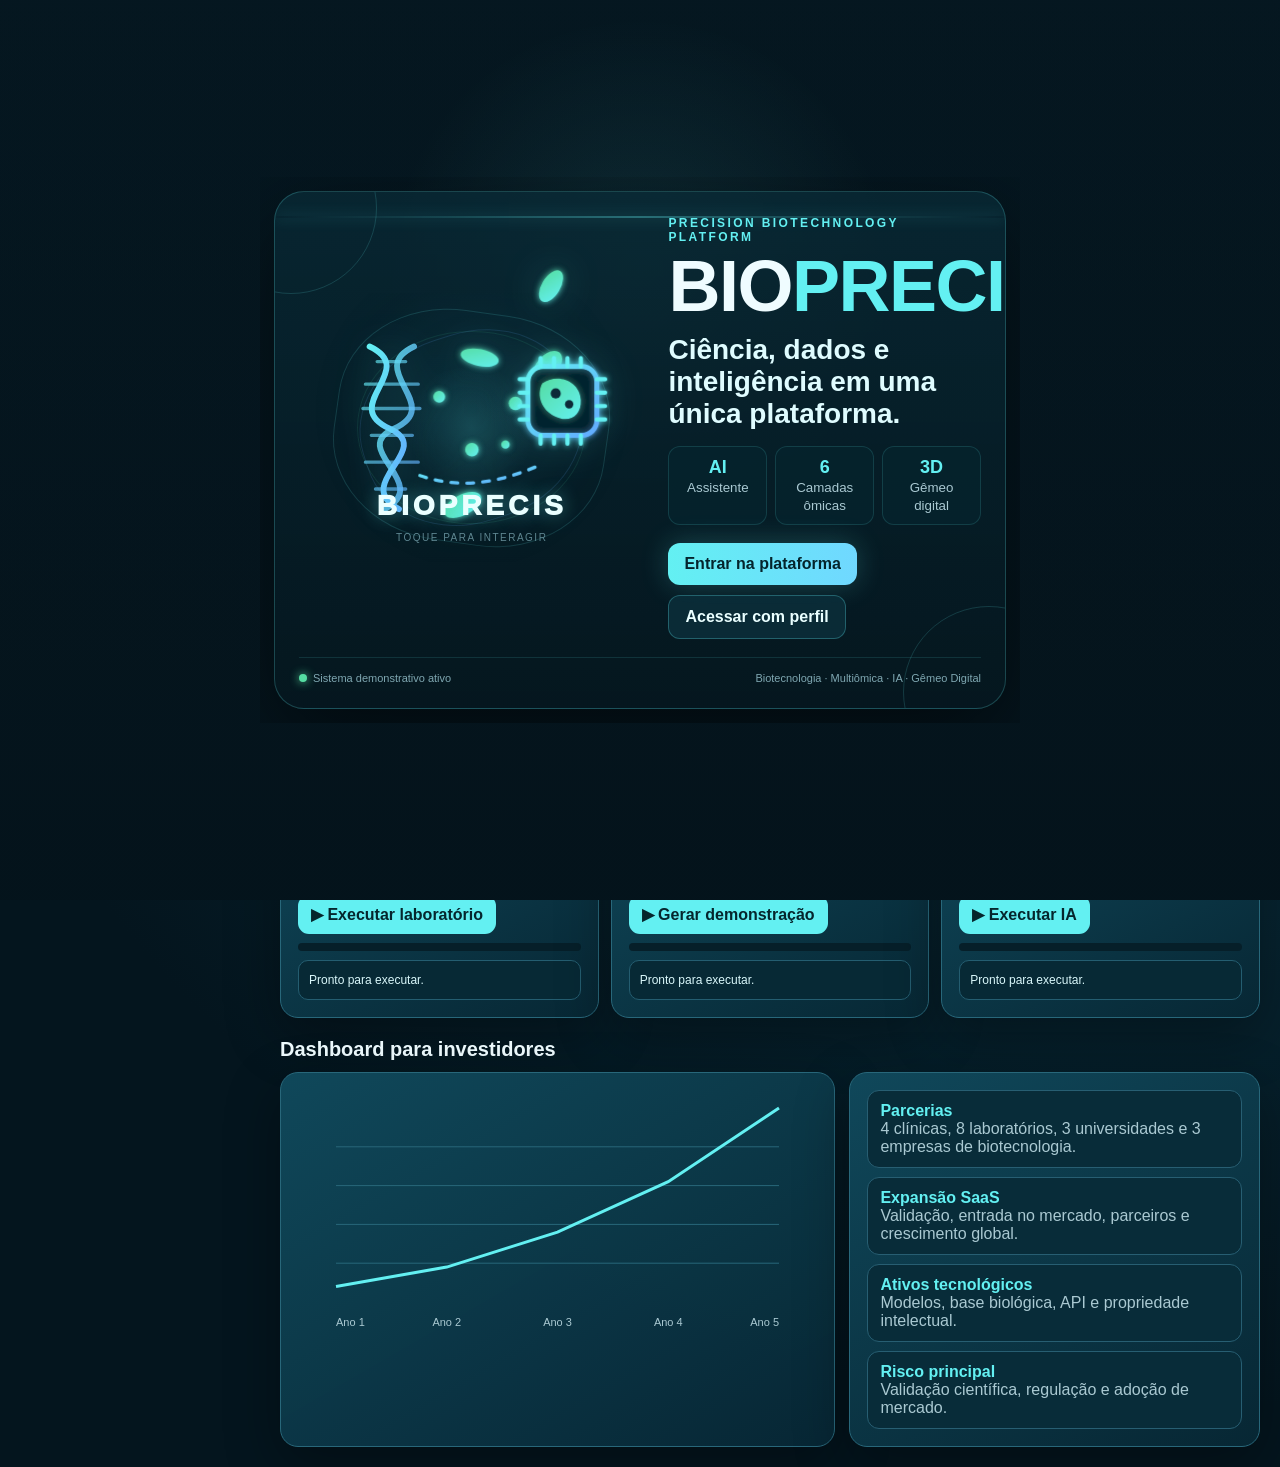
==== commit 50c8564f: "Troca somente o visual da logo na intro" ====
--- a/index.html
+++ b/index.html
@@ -113,6 +113,17 @@
   .intro-visual .atom{transform:scale(.82)}
 }
 </style>
+
+<style id="bioprecis-mark-only">
+.bioprecis-mark{position:relative;width:min(92%,390px);aspect-ratio:1.18/1;border:0;background:radial-gradient(circle at 50% 44%,rgba(18,91,109,.22),rgba(4,24,33,.04) 60%,transparent 72%);padding:8px;cursor:pointer;color:inherit;display:grid;place-items:center;isolation:isolate;outline:none;transform:translateZ(0)}
+.bioprecis-mark::before{content:"";position:absolute;inset:7%;border:1px solid rgba(99,240,242,.15);border-radius:42%;transform:rotate(8deg);animation:markOrbitA 8s linear infinite;z-index:-1}.bioprecis-mark::after{content:"";position:absolute;inset:15%;border:1px solid rgba(98,170,255,.14);border-radius:46%;transform:rotate(-18deg);animation:markOrbitB 11s linear infinite;z-index:-1}
+.mark-svg{width:100%;height:auto;overflow:visible;filter:drop-shadow(0 0 18px rgba(99,240,242,.18));transition:transform .45s ease,filter .45s ease}.dna-part{transform-origin:85px 125px;animation:dnaBreath 3.8s ease-in-out infinite}.microbe-part ellipse,.microbe-part circle{transform-box:fill-box;transform-origin:center;animation:microFloat 3.2s ease-in-out infinite}.microbe-part ellipse:nth-child(2),.microbe-part circle:nth-child(6){animation-delay:-1.1s}.microbe-part ellipse:nth-child(3),.microbe-part circle:nth-child(7){animation-delay:-2s}.chip-part{transform-origin:288px 93px;animation:chipPulse 3.6s ease-in-out infinite}.data-flow{animation:dataMove 2.8s linear infinite}
+.mark-caption{position:absolute;bottom:15%;font-size:clamp(19px,4vw,28px);font-weight:950;letter-spacing:4px;color:#eaffff;text-shadow:0 0 18px rgba(99,240,242,.45)}.mark-touch{position:absolute;bottom:7%;font-size:10px;letter-spacing:1.5px;text-transform:uppercase;color:#6f9aa5;opacity:.85}.mark-halo{position:absolute;border-radius:50%;pointer-events:none;z-index:-1}.mark-halo-a{width:45%;height:45%;background:radial-gradient(circle,rgba(99,240,242,.15),transparent 68%);animation:haloBreathe 3s ease-in-out infinite}.mark-halo-b{width:72%;height:72%;border:1px solid rgba(85,221,162,.1);animation:markOrbitB 10s linear infinite}
+.bioprecis-mark:hover .mark-svg,.bioprecis-mark:focus-visible .mark-svg,.bioprecis-mark.activated .mark-svg{transform:scale(1.045);filter:drop-shadow(0 0 28px rgba(99,240,242,.38)) drop-shadow(0 0 42px rgba(85,221,162,.16))}.bioprecis-mark.activated .chip-part{animation:chipActive .8s ease-in-out infinite alternate}.bioprecis-mark.activated .dna-part{animation:dnaActive 1.3s ease-in-out infinite alternate}.bioprecis-mark.activated .data-flow{stroke-dasharray:5 7;animation-duration:1.1s}.bioprecis-mark.activated .mark-touch{color:#55dda2;text-shadow:0 0 10px rgba(85,221,162,.5)}
+@keyframes dnaBreath{50%{transform:scale(1.025)}}@keyframes microFloat{50%{transform:translateY(-5px) scale(1.05)}}@keyframes chipPulse{50%{opacity:.82;filter:brightness(1.15)}}@keyframes chipActive{to{transform:translate(247px,52px) scale(1.06) rotate(1.5deg)}}@keyframes dnaActive{to{transform:scale(1.055) rotate(-1deg)}}@keyframes dataMove{to{stroke-dashoffset:-38}}@keyframes haloBreathe{50%{transform:scale(1.13);opacity:.6}}@keyframes markOrbitA{to{transform:rotate(368deg)}}@keyframes markOrbitB{to{transform:rotate(-378deg)}}
+@media(max-width:760px){.bioprecis-mark{width:min(92%,350px)}.mark-caption{bottom:13%}.mark-touch{bottom:5%}}
+</style>
+
 </head>
 <body>
 <div class="splash" id="splash">
@@ -121,12 +132,29 @@
    <div class="scanline"></div>
    <div class="intro-grid">
     <div class="intro-visual">
-      <div class="atom" style="width:220px;height:220px;margin:auto">
-        <div class="ring"></div>
-        <div class="ring"></div>
-        <div class="ring"></div>
-        <div class="core"></div>
-      </div>
+      <button class="bioprecis-mark" type="button" aria-label="Logo interativa da BIOPRECIS" onclick="this.classList.toggle('activated')">
+        <span class="mark-halo mark-halo-a"></span>
+        <span class="mark-halo mark-halo-b"></span>
+        <svg class="mark-svg" viewBox="0 0 360 250" role="img" aria-label="DNA, microbioma e biotecnologia BIOPRECIS">
+          <defs>
+            <linearGradient id="bpCyan" x1="0" y1="0" x2="1" y2="1"><stop offset="0" stop-color="#63f0f2"/><stop offset="1" stop-color="#62aaff"/></linearGradient>
+            <linearGradient id="bpGreen" x1="0" y1="0" x2="1" y2="1"><stop offset="0" stop-color="#55dda2"/><stop offset="1" stop-color="#63f0f2"/></linearGradient>
+            <filter id="bpGlow" x="-40%" y="-40%" width="180%" height="180%"><feGaussianBlur stdDeviation="4" result="blur"/><feMerge><feMergeNode in="blur"/><feMergeNode in="SourceGraphic"/></feMerge></filter>
+          </defs>
+          <g class="dna-part" fill="none" stroke="url(#bpCyan)" stroke-width="7" stroke-linecap="round">
+            <path d="M58 28 C118 56 20 98 82 126 C137 151 35 191 93 222"/><path d="M111 28 C51 56 149 98 87 126 C32 151 134 191 76 222" opacity=".82"/><path d="M67 46 L101 46 M53 73 L116 73 M50 102 L118 102 M60 134 L109 134 M53 166 L116 166 M65 198 L101 198" stroke-width="4" opacity=".65"/>
+          </g>
+          <g class="microbe-part" fill="url(#bpGreen)" filter="url(#bpGlow)">
+            <ellipse cx="170" cy="75" rx="23" ry="10" transform="rotate(12 170 75)"/><ellipse cx="214" cy="58" rx="11" ry="21" transform="rotate(31 214 58)"/><ellipse cx="198" cy="111" rx="24" ry="12" transform="rotate(-28 198 111)"/><ellipse cx="155" cy="123" rx="13" ry="22" transform="rotate(40 155 123)"/><circle cx="232" cy="96" r="8"/><circle cx="141" cy="88" r="7"/><circle cx="180" cy="151" r="8"/><circle cx="220" cy="145" r="5"/>
+          </g>
+          <g class="chip-part" transform="translate(247 52)" filter="url(#bpGlow)">
+            <rect x="0" y="0" width="82" height="82" rx="18" fill="rgba(6,35,46,.82)" stroke="url(#bpCyan)" stroke-width="6"/><path d="M17 20 C35 7 62 17 63 40 C64 60 48 68 31 59 C17 52 9 35 17 20Z" fill="url(#bpGreen)"/><circle cx="33" cy="32" r="6" fill="#082b39"/><circle cx="49" cy="45" r="5" fill="#082b39"/><path d="M15 -10 V0 M31 -10 V0 M47 -10 V0 M63 -10 V0 M15 82 V92 M31 82 V92 M47 82 V92 M63 82 V92 M-10 15 H0 M-10 31 H0 M-10 47 H0 M-10 63 H0 M82 15 H92 M82 31 H92 M82 47 H92 M82 63 H92" stroke="#63f0f2" stroke-width="5" stroke-linecap="round"/>
+          </g>
+          <path class="data-flow" d="M118 182 C165 198 209 192 260 170" fill="none" stroke="url(#bpCyan)" stroke-width="4" stroke-linecap="round" stroke-dasharray="8 11"/>
+        </svg>
+        <span class="mark-caption">BIOPRECIS</span>
+        <span class="mark-touch">toque para interagir</span>
+      </button>
     </div>
     <div class="intro-copy">
       <div class="eyebrow">Precision Biotechnology Platform</div>
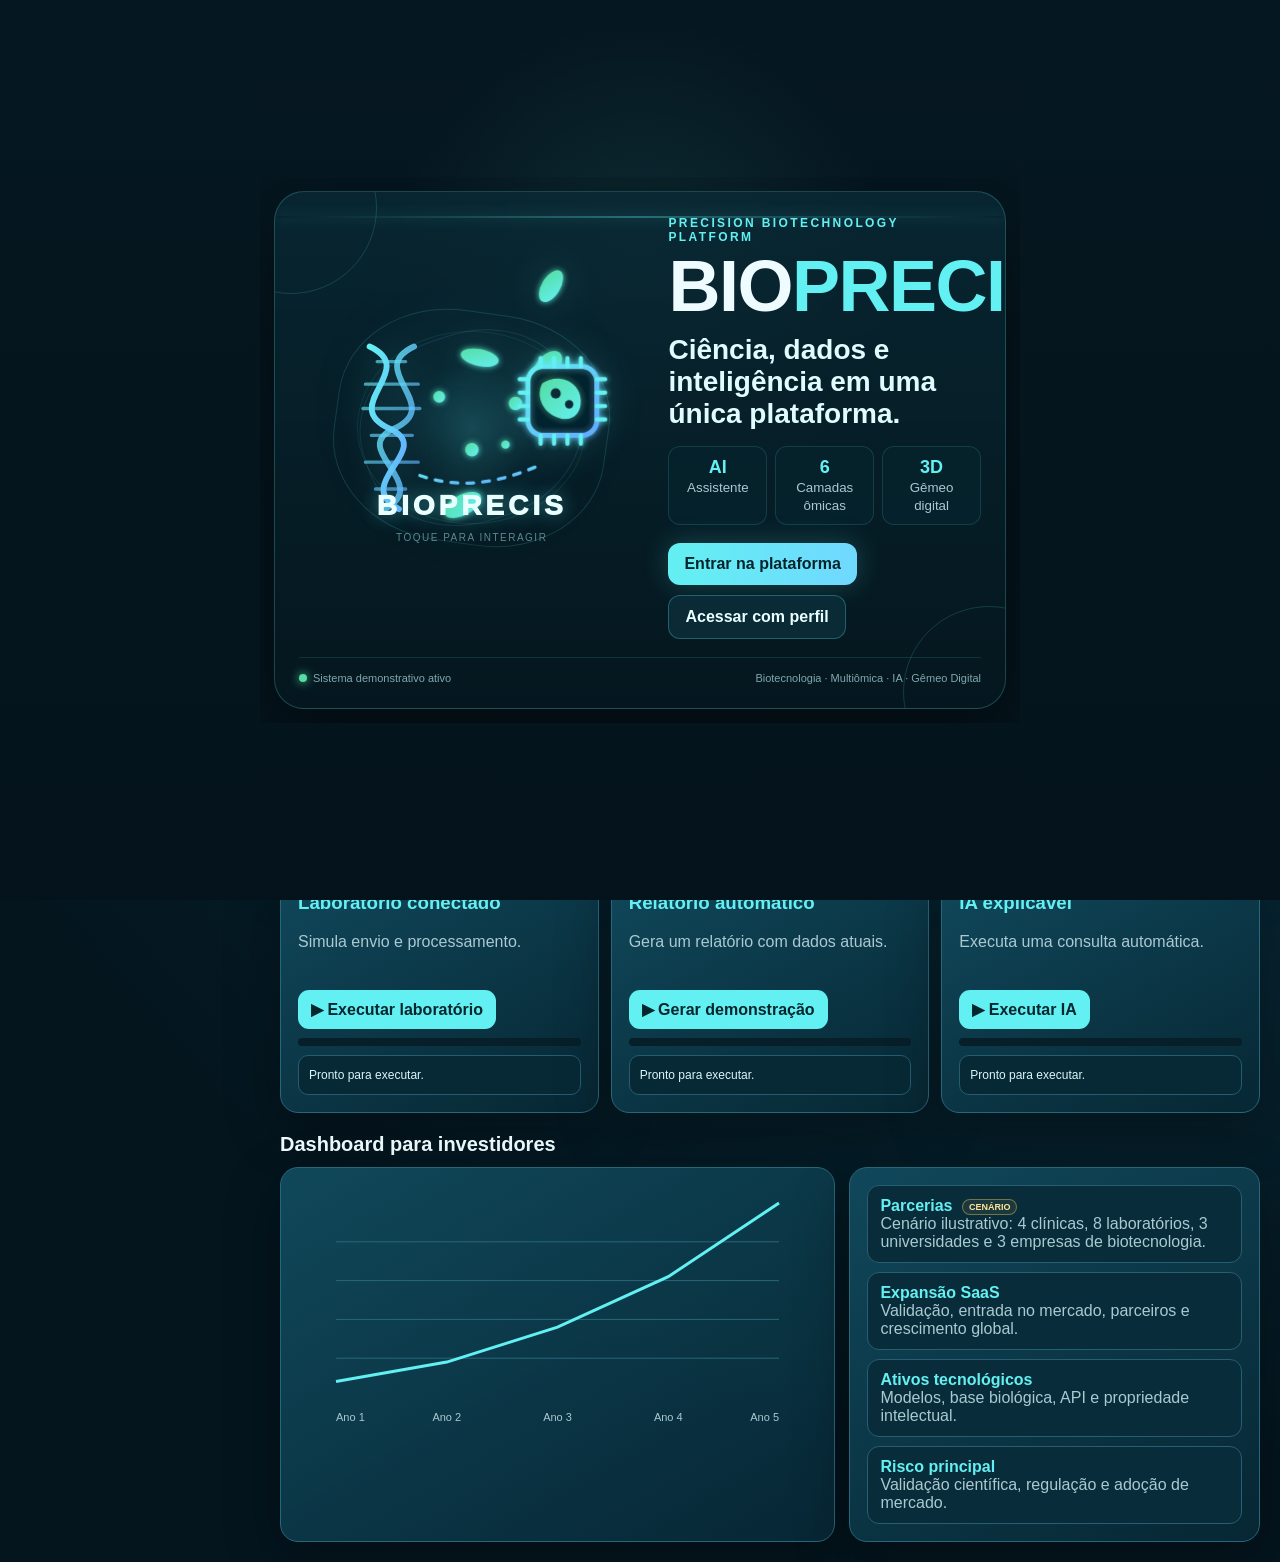
==== commit 96b2ea95: "BIOPRECIS 1.1: SEO, mobile, transparência e persistência" ====
--- a/index.html
+++ b/index.html
@@ -124,8 +124,30 @@
 @media(max-width:760px){.bioprecis-mark{width:min(92%,350px)}.mark-caption{bottom:13%}.mark-touch{bottom:5%}}
 </style>
 
+
+<meta name="description" content="BIOPRECIS é uma plataforma demonstrativa de biotecnologia de precisão que integra gêmeo digital, multiômica, inteligência artificial, laboratórios e pesquisa científica.">
+<meta name="keywords" content="BIOPRECIS, biotecnologia de precisão, imunologia de precisão, multiômica, microbioma, inteligência artificial, gêmeo digital, pesquisa científica">
+<meta name="robots" content="index,follow,max-image-preview:large">
+<link rel="canonical" href="https://bioprecis-site.github.io/bioprecis-site/">
+<link rel="manifest" href="manifest.webmanifest">
+<meta property="og:type" content="website"><meta property="og:locale" content="pt_BR"><meta property="og:site_name" content="BIOPRECIS">
+<meta property="og:title" content="BIOPRECIS — Ciência, dados e inteligência em uma única plataforma">
+<meta property="og:description" content="Conheça o MVP interativo da BIOPRECIS: gêmeo digital, multiômica, IA contextual, laboratórios, relatórios e pesquisa.">
+<meta property="og:url" content="https://bioprecis-site.github.io/bioprecis-site/">
+<meta property="og:image" content="https://bioprecis-site.github.io/bioprecis-site/social-card.svg">
+<meta name="twitter:card" content="summary_large_image"><meta name="twitter:title" content="BIOPRECIS — Precision Biotechnology Platform"><meta name="twitter:description" content="MVP interativo de biotecnologia e ciência de dados."><meta name="twitter:image" content="https://bioprecis-site.github.io/bioprecis-site/social-card.svg">
+<script type="application/ld+json">{"@context":"https://schema.org","@type":"SoftwareApplication","name":"BIOPRECIS","applicationCategory":"ScienceApplication","operatingSystem":"Web","url":"https://bioprecis-site.github.io/bioprecis-site/","description":"Plataforma demonstrativa de biotecnologia de precisão, multiômica, gêmeo digital e inteligência artificial.","creator":{"@type":"Person","name":"Jair Armando Viana de Sousa"}}</script>
+
+<style id="bioprecis-11-css">
+:focus-visible{outline:3px solid var(--cyan);outline-offset:3px}.skip-link{position:fixed;left:10px;top:-60px;z-index:999;background:var(--cyan);color:#04242c;padding:10px 14px;border-radius:10px;font-weight:900}.skip-link:focus{top:10px}.scenario-tag{display:inline-flex;margin-left:5px;padding:2px 6px;border-radius:999px;border:1px solid rgba(255,211,106,.38);background:rgba(255,211,106,.08);color:#ffe29a;font-size:9px;font-weight:800;vertical-align:middle}.demo-banner{display:flex;gap:10px;align-items:flex-start;padding:12px 14px;margin-bottom:14px;border-radius:14px;background:rgba(255,211,106,.08);border:1px solid rgba(255,211,106,.28);color:#ffe8aa;font-size:12px;line-height:1.55}.demo-banner b{white-space:nowrap}.mobile-menu-btn{display:none;position:fixed;z-index:260;left:14px;bottom:16px;width:50px;height:50px;border-radius:16px;border:1px solid #397789;background:#0b3a4a;color:#fff;font-size:23px;box-shadow:0 14px 38px rgba(0,0,0,.36)}.module-note{margin-top:9px;padding:9px 10px;border-radius:10px;background:rgba(99,240,242,.055);border:1px solid rgba(99,240,242,.14);color:var(--muted);font-size:11px;line-height:1.5}.institutional-grid{display:grid;grid-template-columns:repeat(3,minmax(0,1fr));gap:12px}.institutional-grid .card h3{color:var(--cyan);margin-top:0}.roadmap{display:grid;gap:8px}.roadmap .item{position:relative;padding-left:17px}.roadmap .item:before{content:"";position:absolute;left:5px;top:16px;width:6px;height:6px;border-radius:50%;background:var(--cyan)}
+@media(max-width:1120px){.mobile-menu-btn{display:block}.side{position:fixed!important;left:-292px;top:0;width:280px;height:100vh!important;transition:left .3s ease;box-shadow:18px 0 50px rgba(0,0,0,.4);z-index:250}.side.mobile-open{left:0}.shell{grid-template-columns:1fr!important}.nav{display:grid!important;overflow:visible!important}.institutional-grid{grid-template-columns:1fr}}
+@media(prefers-reduced-motion:reduce){*,*:before,*:after{animation-duration:.001ms!important;animation-iteration-count:1!important;scroll-behavior:auto!important;transition-duration:.001ms!important}}
+@media print{.side,.topbar,.mobile-menu-btn,.splash,.login-modal,.actions{display:none!important}.shell{display:block}.page{display:none!important}#reports.page{display:block!important}body{background:white!important;color:#111!important}.card{box-shadow:none!important;background:white!important;color:#111!important;border-color:#bbb!important}.muted{color:#444!important}}
+</style>
 </head>
 <body>
+<a class="skip-link" href="#dashboard">Pular para o conteúdo principal</a>
+<button class="mobile-menu-btn" type="button" aria-label="Abrir menu" onclick="toggleMobileMenu()">☰</button>
 <div class="splash" id="splash">
  <div class="splash-panel">
   <div class="splash-frame">
@@ -187,7 +209,7 @@
    <button class="role-card" data-role="Investidor" onclick="chooseRole(this)">📈 Investidor</button>
    <button class="role-card" data-role="Administrador" onclick="chooseRole(this)">🛡️ Administrador</button>
   </div></div>
-  <div class="login-form"><div class="brand">BIO<span>PRECIS</span></div><div style="height:15px"></div><label>E-mail</label><input id="loginEmail" value="pesquisador@bioprecis.local"><div style="height:9px"></div><label>Senha</label><input id="loginPass" type="password" value="Bioprecis@2026"><div style="height:9px"></div><label>Código 2FA</label><input id="loginCode" inputmode="numeric" maxlength="6" value="260826"><div class="login-status" id="loginStatus">Perfil selecionado: Pesquisador</div><div class="actions"><button class="btn ghost" onclick="closeLogin()">Cancelar</button><button class="btn primary" onclick="completeLogin()">Entrar</button></div></div>
+  <div class="login-form"><div class="brand">BIO<span>PRECIS</span></div><div class="module-note"><b>Login demonstrativo.</b> Não use e-mail, senha ou dados reais. Nesta versão estática, autenticação e 2FA não são mecanismos de segurança de produção.</div><div style="height:15px"></div><label>E-mail</label><input id="loginEmail" value="pesquisador@bioprecis.local"><div style="height:9px"></div><label>Senha</label><input id="loginPass" type="password" placeholder="Senha demonstrativa (não validada)" value=""><div style="height:9px"></div><label>Código 2FA</label><input id="loginCode" inputmode="numeric" maxlength="6" value="260826"><div class="login-status" id="loginStatus">Perfil selecionado: Pesquisador</div><div class="actions"><button class="btn ghost" onclick="closeLogin()">Cancelar</button><button class="btn primary" onclick="completeLogin()">Entrar</button></div></div>
  </div>
 </div>
 <div class="shell">
@@ -198,8 +220,9 @@
 <header class="topbar"><div><h1 id="pageTitle">Visão executiva</h1><p id="pageSubtitle">Indicadores científicos, operacionais e financeiros.</p></div><div class="top-actions"><span class="badge" id="profileBadge">● Plataforma ativa</span><button class="btn ghost" onclick="openHelp()">Para que serve?</button><button class="btn ghost" onclick="toggleTheme()">☾ Tema</button><button class="btn secondary" onclick="openLogin()">Login interativo</button></div></header>
 
 <section class="page active" id="dashboard">
+<div class="demo-banner"><b>⚠ MVP demonstrativo</b><span>Dados e métricas deste MVP são sintéticos, ilustrativos ou projeções de cenário. Não representam diagnóstico clínico, contratos, parcerias confirmadas ou receita realizada.</span></div>
 <div class="card explain"><h3>Para que serve: Visão executiva</h3><p>Centraliza indicadores científicos, operacionais e financeiros para pesquisadores, gestores e investidores.</p></div>
-<div class="grid metrics" style="margin-top:14px"><div class="card metric"><small>Amostras sintéticas</small><b>12.480</b><small>Base comparativa global</small></div><div class="card metric"><small>Projetos científicos</small><b id="projectMetric">6</b><small>Portfólio ativo</small></div><div class="card metric"><small>Laboratórios conectados</small><b>18</b><small>Integração demonstrativa</small></div><div class="card metric"><small>Receita projetada</small><b>US$ 1,2M</b><small>Cenário SaaS — ano 4</small></div></div>
+<div class="grid metrics" style="margin-top:14px"><div class="card metric"><small>Amostras sintéticas</small><b>12.480</b><small>Base comparativa global</small></div><div class="card metric"><small>Projetos científicos</small><b id="projectMetric">6</b><small>Portfólio ativo</small></div><div class="card metric"><small>Laboratórios conectados <span class="scenario-tag">DEMONSTRAÇÃO</span></small><b>18</b><small>Integração demonstrativa</small></div><div class="card metric"><small>Receita projetada <span class="scenario-tag">PROJEÇÃO</span></small><b>US$ 1,2M</b><small>Cenário SaaS — ano 4</small></div></div>
 <div class="section"><h2>Fluxo operacional MIP</h2></div><div class="grid flow"><div class="step"><b>1. Coleta</b>Recebe dados biológicos.</div><div class="step"><b>2. Análise</b>Processa microbioma e marcadores.</div><div class="step"><b>3. Integração</b>Conecta camadas multiômicas.</div><div class="step"><b>4. IA</b>Identifica padrões explicáveis.</div><div class="step"><b>5. Previsões</b>Gera hipóteses e relatórios.</div></div>
 <div class="section"><h2>Centro de demonstrações executáveis</h2></div>
 <div class="demo-grid">
@@ -210,7 +233,7 @@
 <div class="card demo-card"><h3>Relatório automático</h3><p>Gera um relatório com dados atuais.</p><button class="btn primary" onclick="runReportDemo()">▶ Gerar demonstração</button><div class="demo-progress"><span id="demoReportBar"></span></div><div class="demo-output" id="demoReportText">Pronto para executar.</div></div>
 <div class="card demo-card"><h3>IA explicável</h3><p>Executa uma consulta automática.</p><button class="btn primary" onclick="runAIDemo()">▶ Executar IA</button><div class="demo-progress"><span id="demoAIBar"></span></div><div class="demo-output" id="demoAIText">Pronto para executar.</div></div>
 </div>
-<div class="section"><h2>Dashboard para investidores</h2></div><div class="grid two"><div class="card"><canvas id="growthChart" class="chart"></canvas></div><div class="card"><div class="list"><div class="item"><b>Parcerias</b><br><span class="muted">4 clínicas, 8 laboratórios, 3 universidades e 3 empresas de biotecnologia.</span></div><div class="item"><b>Expansão SaaS</b><br><span class="muted">Validação, entrada no mercado, parceiros e crescimento global.</span></div><div class="item"><b>Ativos tecnológicos</b><br><span class="muted">Modelos, base biológica, API e propriedade intelectual.</span></div><div class="item"><b>Risco principal</b><br><span class="muted">Validação científica, regulação e adoção de mercado.</span></div></div></div></div>
+<div class="section"><h2>Dashboard para investidores</h2></div><div class="grid two"><div class="card"><canvas id="growthChart" class="chart"></canvas></div><div class="card"><div class="list"><div class="item"><b>Parcerias <span class="scenario-tag">CENÁRIO</span></b><br><span class="muted">Cenário ilustrativo: 4 clínicas, 8 laboratórios, 3 universidades e 3 empresas de biotecnologia.</span></div><div class="item"><b>Expansão SaaS</b><br><span class="muted">Validação, entrada no mercado, parceiros e crescimento global.</span></div><div class="item"><b>Ativos tecnológicos</b><br><span class="muted">Modelos, base biológica, API e propriedade intelectual.</span></div><div class="item"><b>Risco principal</b><br><span class="muted">Validação científica, regulação e adoção de mercado.</span></div></div></div></div>
 </section>
 
 <section class="page" id="twin">
@@ -248,24 +271,24 @@
 <div class="grid three" style="margin-top:14px"><div class="card"><b>● Lab Alpha</b><p class="muted">Sequenciador conectado.</p><button class="btn secondary" onclick="receivePacket('Lab Alpha')">Simular envio</button></div><div class="card"><b>● BioLab Centro</b><p class="muted">Painel metabolômico.</p><button class="btn secondary" onclick="receivePacket('BioLab Centro')">Simular envio</button></div><div class="card"><b>● Instituto MIP</b><p class="muted">Citometria e citocinas.</p><button class="btn secondary" onclick="receivePacket('Instituto MIP')">Simular envio</button></div></div><div class="card" style="margin-top:14px"><h2>Eventos recebidos</h2><div class="list" id="labEvents"><div class="item muted">Nenhum evento nesta sessão.</div></div></div>
 </section>
 
-<section class="page" id="reports"><div class="card explain"><h3>Para que serve: Relatórios e exportação</h3><p>Gera relatórios técnicos, impressão em PDF e arquivos compatíveis com Excel.</p></div><div class="grid two" style="margin-top:14px"><div class="card"><h2>Gerador de relatório</h2><label>Amostra</label><select id="reportSample"><option>BP-8042</option><option>BP-8110</option></select><div style="height:9px"></div><label>Tipo</label><select id="reportType"><option>Relatório multiômico</option><option>Relatório longitudinal</option></select><div class="actions"><button class="btn primary" onclick="generateReport()">Gerar</button><button class="btn secondary" onclick="exportExcel()">Excel</button><button class="btn secondary" onclick="window.print()">Salvar PDF</button></div></div><div class="card" id="reportPreview"><h2>Prévia</h2><p class="muted">Selecione os parâmetros e pressione Gerar.</p></div></div></section>
+<section class="page" id="reports"><div class="card explain"><h3>Para que serve: Relatórios e exportação</h3><p>Gera relatórios técnicos, impressão em PDF e arquivos compatíveis com Excel.</p></div><div class="grid two" style="margin-top:14px"><div class="card"><h2>Gerador de relatório</h2><label>Amostra</label><select id="reportSample"><option>BP-8042</option><option>BP-8110</option></select><div style="height:9px"></div><label>Tipo</label><select id="reportType"><option>Relatório multiômico</option><option>Relatório longitudinal</option></select><div class="actions"><button class="btn primary" onclick="generateReport()">Gerar</button><button class="btn secondary" onclick="exportExcel()">Planilha (.csv)</button><button class="btn secondary" onclick="window.print()">Salvar PDF</button></div></div><div class="card" id="reportPreview"><h2>Prévia</h2><p class="muted">Selecione os parâmetros e pressione Gerar.</p></div></div></section>
 
 <section class="page" id="projects"><div class="card explain"><h3>Para que serve: Projetos científicos</h3><p>Organiza estudos, responsáveis, etapas e progresso.</p></div><div class="section"><h2>Portfólio científico</h2><button class="btn primary" onclick="addProject()">+ Projeto</button></div><div class="grid four" id="kanban"></div></section>
 
 <section class="page" id="databases"><div class="card explain"><h3>Para que serve: Bancos biológicos</h3><p>Demonstra conectores para bases reconhecidas.</p></div><div class="grid three" style="margin-top:14px">
-<div class="card"><h3>NCBI / PubMed</h3><p class="muted">Artigos, genes e sequências.</p><button class="btn secondary" onclick="syncDb('NCBI')">Sincronizar</button><div class="demo-progress"><span id="dbNCBI"></span></div><div class="demo-output" id="dbNCBIText">0%</div></div>
-<div class="card"><h3>UniProt</h3><p class="muted">Proteínas e anotações.</p><button class="btn secondary" onclick="syncDb('UniProt')">Sincronizar</button><div class="demo-progress"><span id="dbUniProt"></span></div><div class="demo-output" id="dbUniProtText">0%</div></div>
-<div class="card"><h3>KEGG</h3><p class="muted">Vias metabólicas.</p><button class="btn secondary" onclick="syncDb('KEGG')">Sincronizar</button><div class="demo-progress"><span id="dbKEGG"></span></div><div class="demo-output" id="dbKEGGText">0%</div></div>
+<div class="card"><h3>NCBI / PubMed <span class="scenario-tag">SIMULADO</span></h3><p class="muted">Exemplo de conector para artigos, genes, sequências e metadados científicos.</p><button class="btn secondary" onclick="syncDb('NCBI')">Sincronizar</button><div class="demo-progress"><span id="dbNCBI"></span></div><div class="demo-output" id="dbNCBIText">0%</div></div>
+<div class="card"><h3>UniProt <span class="scenario-tag">SIMULADO</span></h3><p class="muted">Exemplo de conector para proteínas, funções, anotações e identificadores.</p><button class="btn secondary" onclick="syncDb('UniProt')">Sincronizar</button><div class="demo-progress"><span id="dbUniProt"></span></div><div class="demo-output" id="dbUniProtText">0%</div></div>
+<div class="card"><h3>KEGG <span class="scenario-tag">SIMULADO</span></h3><p class="muted">Exemplo de conector para vias metabólicas e relações funcionais.</p><button class="btn secondary" onclick="syncDb('KEGG')">Sincronizar</button><div class="demo-progress"><span id="dbKEGG"></span></div><div class="demo-output" id="dbKEGGText">0%</div></div>
 </div></section>
 
 <section class="page" id="assistant"><div class="card explain"><h3>Para que serve: IA conversacional e explicável</h3><p>Responde sobre o aplicativo, lê o estado atual das simulações e executa ações controladas.</p></div>
-<div class="ai-shell"><div class="card ai-chat-card"><div class="ai-head"><div class="ai-head-left"><div class="ai-avatar">AI</div><div><b>BIOPRECIS AI</b><small class="muted">Assistente inteligente do MVP</small></div></div><span class="ai-online">● Motor local ativo</span></div><div class="ai-messages" id="aiMessages"><div class="ai-msg bot">Olá. Posso responder perguntas e executar ações dentro da plataforma.<div class="meta">BIOPRECIS AI</div></div></div><div class="ai-input-wrap"><textarea id="aiInput" placeholder="Ex.: aumente a imunidade para 80 e explique o que mudou"></textarea><button class="btn primary" onclick="aiSend()">Enviar</button></div><div class="ai-suggestions"><button class="btn secondary" onclick="aiAsk('Aumente a imunidade para 85')">Aumentar imunidade</button><button class="btn secondary" onclick="aiAsk('Simule um cenário inflamatório')">Cenário inflamatório</button><button class="btn secondary" onclick="aiAsk('Analise a multiômica atual')">Analisar multiômica</button><button class="btn secondary" onclick="aiAsk('Gere um relatório do estado atual')">Gerar relatório</button></div></div>
-<div class="ai-side"><div class="card"><h2>Contexto atual</h2><div class="kpis"><div class="kpi"><span class="muted">Imunidade</span><b id="aiImmune">65</b></div><div class="kpi"><span class="muted">Microbioma</span><b id="aiMicro">72</b></div><div class="kpi"><span class="muted">Metabolismo</span><b id="aiMetab">68</b></div><div class="kpi"><span class="muted">Inflamação</span><b id="aiInflam">32</b></div></div><div class="demo-output" id="aiContextText">Equilíbrio geral atual: 74/100.</div></div><div class="card"><h2>Ações entendidas</h2><div class="ai-command" onclick="aiAsk('Abra o gêmeo digital')">“Abra o gêmeo digital”</div><div class="ai-command" onclick="aiAsk('Defina inflamação em 75')">“Defina inflamação em 75”</div><div class="ai-command" onclick="aiAsk('Execute o pipeline MIP')">“Execute o pipeline MIP”</div><div class="ai-command" onclick="aiAsk('Quem é o fundador?')">“Quem é o fundador?”</div></div><div class="card"><h2>Memória</h2><div id="aiMemory" class="muted">A conversa desta sessão aparecerá aqui.</div></div></div></div></section>
+<div class="ai-shell"><div class="card ai-chat-card"><div class="ai-head"><div class="ai-head-left"><div class="ai-avatar">AI</div><div><b>BIOPRECIS AI</b><small class="muted">Assistente inteligente do MVP</small></div></div><span class="ai-online">● Motor contextual local ativo</span></div><div class="ai-messages" id="aiMessages"><div class="ai-msg bot">Olá. Posso responder perguntas e executar ações dentro da plataforma.<div class="meta">BIOPRECIS AI</div></div></div><div class="ai-input-wrap"><textarea id="aiInput" placeholder="Ex.: aumente a imunidade para 80 e explique o que mudou"></textarea><button class="btn primary" onclick="aiSend()">Enviar</button></div><div class="ai-suggestions"><button class="btn secondary" onclick="aiAsk('Aumente a imunidade para 85')">Aumentar imunidade</button><button class="btn secondary" onclick="aiAsk('Simule um cenário inflamatório')">Cenário inflamatório</button><button class="btn secondary" onclick="aiAsk('Analise a multiômica atual')">Analisar multiômica</button><button class="btn secondary" onclick="aiAsk('Gere um relatório do estado atual')">Gerar relatório</button></div></div>
+<div class="ai-side"><div class="card"><div class="module-note"><b>Como funciona:</b> o assistente atual interpreta comandos e o estado do MVP localmente. IA generativa online exige backend seguro e credenciais protegidas fora do navegador.</div></div><div class="card"><h2>Contexto atual</h2><div class="kpis"><div class="kpi"><span class="muted">Imunidade</span><b id="aiImmune">65</b></div><div class="kpi"><span class="muted">Microbioma</span><b id="aiMicro">72</b></div><div class="kpi"><span class="muted">Metabolismo</span><b id="aiMetab">68</b></div><div class="kpi"><span class="muted">Inflamação</span><b id="aiInflam">32</b></div></div><div class="demo-output" id="aiContextText">Equilíbrio geral atual: 74/100.</div></div><div class="card"><h2>Ações entendidas</h2><div class="ai-command" onclick="aiAsk('Abra o gêmeo digital')">“Abra o gêmeo digital”</div><div class="ai-command" onclick="aiAsk('Defina inflamação em 75')">“Defina inflamação em 75”</div><div class="ai-command" onclick="aiAsk('Execute o pipeline MIP')">“Execute o pipeline MIP”</div><div class="ai-command" onclick="aiAsk('Quem é o fundador?')">“Quem é o fundador?”</div></div><div class="card"><h2>Memória</h2><div id="aiMemory" class="muted">A conversa desta sessão aparecerá aqui.</div></div></div></div></section>
 
 <section class="page" id="security"><div class="card explain"><h3>Para que serve: Segurança e governança</h3><p>Demonstra 2FA, criptografia, pseudonimização e auditoria.</p></div><div class="grid two" style="margin-top:14px"><div class="card"><h2>2FA</h2><p class="muted">Código demonstrativo: <b>260826</b>.</p><button class="btn secondary" onclick="openLogin()">Testar login</button></div><div class="card"><h2>Governança</h2><div class="list"><div class="item"><b>TLS 1.3</b><br><span class="muted">Proteção em trânsito.</span></div><div class="item"><b>AES-256</b><br><span class="muted">Proteção em repouso prevista.</span></div><div class="item"><b>Auditoria</b><br><span class="muted">Trilhas de acesso.</span></div></div></div></div></section>
-<section class="page" id="about"><div class="card explain"><h3>Sobre a BIOPRECIS</h3><p>Apresenta missão, visão, valores e públicos da plataforma.</p></div><div class="grid two" style="margin-top:14px"><div class="card"><h2>Missão</h2><p class="bio">Integrar biologia, inteligência artificial e ciência de dados em apoio à pesquisa, inovação e medicina personalizada.</p><h2>Visão</h2><p class="bio">Ser referência internacional em plataformas inteligentes para análise biológica de precisão.</p></div><div class="card"><h2>Valores</h2><div class="chips"><span class="chip">Inovação científica</span><span class="chip">Ética</span><span class="chip">Precisão</span><span class="chip">Segurança</span><span class="chip">IA responsável</span></div></div></div></section>
-
-<section class="page" id="founder"><div class="card explain"><h3>Fundador e idealizador</h3><p>Apresenta a trajetória acadêmica, científica, laboratorial e empreendedora por trás da BIOPRECIS.</p></div><div class="card founder" style="margin-top:14px"><img src="data:image/jpeg;base64," alt="Foto de Jair Armando Viana de Sousa"><div><div class="role">Fundador e CEO</div><h2>Jair Armando Viana de Sousa</h2><p class="bio">Graduando em Ciências Biológicas, pesquisador, escritor e empreendedor em tecnologia. Sua formação reúne estudos em análises clínicas, microbiologia, imunologia, biologia molecular, genética, biotecnologia, bioquímica, expressão gênica e biossegurança.</p><p class="bio">Possui experiência prática em ambientes laboratoriais, incluindo recebimento, conferência e triagem de amostras biológicas, centrifugação, fracionamento de alíquotas, sistemas laboratoriais, controle de qualidade, biossegurança e armazenamento de amostras.</p></div></div><div class="grid two" style="margin-top:14px"><div class="card"><h2>Trajetória</h2><div class="timeline"><div class="milestone"><b>Formação científica</b><br><span class="muted">Ciências Biológicas e capacitações laboratoriais.</span></div><div class="milestone"><b>Experiência laboratorial</b><br><span class="muted">Triagem, processamento e qualidade.</span></div><div class="milestone"><b>Pesquisa e publicação</b><br><span class="muted">Microbioma imunológico de precisão.</span></div><div class="milestone"><b>Criação da BIOPRECIS</b><br><span class="muted">Integração entre laboratório, biotecnologia e IA.</span></div></div></div><div class="card"><h2>Obras</h2><div class="list"><div class="item"><b>DNA: O Código Mestre da Biologia</b></div><div class="item"><b>Neurobiologia: O Cérebro e Seus Mistérios</b></div><div class="item"><b>Desvendando os Segredos dos Laboratórios</b></div></div></div></div><div class="footer">BIOPRECIS® — Precision Biotechnology Platform · Desenvolvido por Jair Armando Viana de Sousa</div></section>
+<section class="page" id="about"><div class="card explain"><h3>Sobre a BIOPRECIS</h3><p>Visão institucional do projeto, problema, solução, estágio atual e próximos marcos.</p></div><div class="institutional-grid" style="margin-top:14px"><div class="card"><h3>Problema</h3><p class="bio">Dados biológicos costumam ficar fragmentados entre exames, sistemas, camadas ômicas e fontes científicas, dificultando uma leitura integrada para pesquisa.</p></div><div class="card"><h3>Solução BIOPRECIS</h3><p class="bio">Uma plataforma que organiza, integra e visualiza dados biológicos, simulações multiômicas, gêmeo digital, IA contextual, relatórios e fluxos laboratoriais.</p></div><div class="card"><h3>Público-alvo</h3><p class="bio">Pesquisadores, universidades, laboratórios, empresas de biotecnologia e, futuramente, instituições de saúde em contextos validados e regulados.</p></div></div><div class="grid two" style="margin-top:14px"><div class="card"><h2>Missão</h2><p class="bio">Integrar biologia, inteligência artificial e ciência de dados em apoio à pesquisa e à inovação científica.</p><h2>Visão</h2><p class="bio">Evoluir de um MVP demonstrativo para uma plataforma validada, segura e interoperável de biotecnologia de precisão.</p><h2>Valores</h2><div class="chips"><span class="chip">Inovação científica</span><span class="chip">Ética</span><span class="chip">Precisão</span><span class="chip">Segurança</span><span class="chip">Transparência</span><span class="chip">IA responsável</span></div></div><div class="card"><h2>Estágio atual e próximos marcos</h2><div class="roadmap"><div class="item"><b>Agora — MVP público</b><br><span class="muted">Interface interativa, simulações e demonstrações sintéticas.</span></div><div class="item"><b>Próximo — Backend seguro</b><br><span class="muted">Autenticação real, banco de dados, APIs e governança.</span></div><div class="item"><b>Depois — Validação científica</b><br><span class="muted">Estudos, métricas de desempenho, documentação e revisão técnica.</span></div><div class="item"><b>Expansão — Parcerias</b><br><span class="muted">Universidades, laboratórios e empresas de biotecnologia.</span></div></div><div class="module-note"><b>Buscamos:</b> colaboração científica, validação técnica e conexões para desenvolvimento responsável.</div></div></div></section>
+
+<section class="page" id="founder"><div class="card explain"><h3>Fundador e idealizador</h3><p>Apresenta a trajetória acadêmica, científica, laboratorial e empreendedora por trás da BIOPRECIS.</p></div><div class="card founder" style="margin-top:14px"><img src="[data-uri]" alt="Foto de Jair Armando Viana de Sousa"><div><div class="role">Fundador e CEO</div><h2>Jair Armando Viana de Sousa</h2><p class="bio">Graduando em Ciências Biológicas, pesquisador, escritor e empreendedor em tecnologia. Sua formação reúne estudos em análises clínicas, microbiologia, imunologia, biologia molecular, genética, biotecnologia, bioquímica, expressão gênica e biossegurança.</p><p class="bio">Possui experiência prática em ambientes laboratoriais, incluindo recebimento, conferência e triagem de amostras biológicas, centrifugação, fracionamento de alíquotas, sistemas laboratoriais, controle de qualidade, biossegurança e armazenamento de amostras.</p></div></div><div class="grid two" style="margin-top:14px"><div class="card"><h2>Trajetória</h2><div class="timeline"><div class="milestone"><b>Formação científica</b><br><span class="muted">Ciências Biológicas e capacitações laboratoriais.</span></div><div class="milestone"><b>Experiência laboratorial</b><br><span class="muted">Triagem, processamento e qualidade.</span></div><div class="milestone"><b>Pesquisa e publicação</b><br><span class="muted">Microbioma imunológico de precisão.</span></div><div class="milestone"><b>Criação da BIOPRECIS</b><br><span class="muted">Integração entre laboratório, biotecnologia e IA.</span></div></div></div><div class="card"><h2>Obras</h2><div class="list"><div class="item"><b>DNA: O Código Mestre da Biologia</b></div><div class="item"><b>Neurobiologia: O Cérebro e Seus Mistérios</b></div><div class="item"><b>Desvendando os Segredos dos Laboratórios</b></div></div></div></div><div class="footer">BIOPRECIS® — Precision Biotechnology Platform · Desenvolvido por Jair Armando Viana de Sousa</div></section>
 </main></div>
 <dialog id="helpDialog"><div class="modal"><div class="section" style="margin-top:0"><h2 id="helpTitle">Sobre este módulo</h2><button class="btn ghost" onclick="helpDialog.close()">Fechar</button></div><div id="helpBody" class="muted"></div></div></dialog>
 <div class="toast" id="toast"></div>
@@ -311,4 +334,5 @@
 window.addEventListener("DOMContentLoaded",()=>{drawGrowth();drawPopulation();drawOmics();renderProjects();updateTwin(false);drawTwinTrend()});
 window.addEventListener("resize",()=>{clearTimeout(window._r);window._r=setTimeout(redrawAll,120)});
 </script>
+<script id="bioprecis-11-js">(function(){const KEY='bioprecis_mvp_state_v11';window.toggleMobileMenu=function(){document.querySelector('.side')?.classList.toggle('mobile-open')};const oldGo=window.go;if(typeof oldGo==='function')window.go=function(id){oldGo(id);try{localStorage.setItem('bioprecis_last_page',id)}catch(e){}document.querySelector('.side')?.classList.remove('mobile-open')};const oldTheme=window.toggleTheme;if(typeof oldTheme==='function')window.toggleTheme=function(){oldTheme();try{localStorage.setItem('bioprecis_theme',document.documentElement.classList.contains('light')?'light':'dark')}catch(e){}};window.bpSaveState=function(){try{localStorage.setItem(KEY,JSON.stringify({twin:{immune:document.getElementById('immune')?.value,micro:document.getElementById('micro')?.value,metab:document.getElementById('metab')?.value,inflam:document.getElementById('inflam')?.value}}))}catch(e){}};window.exportExcel=function(){const rows=[['Amostra','Equilíbrio','Imunidade','Microbioma','Metabolismo','Inflamação'],[document.getElementById('reportSample').value,document.getElementById('balance').textContent,document.getElementById('immune').value,document.getElementById('micro').value,document.getElementById('metab').value,document.getElementById('inflam').value]];const csv='\ufeff'+rows.map(r=>r.map(v=>'"'+String(v).replace(/"/g,'""')+'"').join(';')).join('\n');const blob=new Blob([csv],{type:'text/csv;charset=utf-8'}),a=document.createElement('a');a.href=URL.createObjectURL(blob);a.download='bioprecis_relatorio.csv';a.click()};const oldGenerate=window.generateReport;window.generateReport=function(){if(typeof oldGenerate==='function')oldGenerate();const q=document.getElementById('reportPreview');if(q)q.insertAdjacentHTML('beforeend','<p class="module-note"><b>Aviso:</b> relatório demonstrativo com dados sintéticos; não é laudo, diagnóstico ou prescrição.</p>')};document.addEventListener('DOMContentLoaded',()=>{document.querySelectorAll('.nav button').forEach(b=>{b.setAttribute('aria-label','Abrir módulo '+b.textContent.trim());b.addEventListener('click',()=>document.querySelector('.side')?.classList.remove('mobile-open'))});try{if(localStorage.getItem('bioprecis_theme')==='light')document.documentElement.classList.add('light');const s=JSON.parse(localStorage.getItem(KEY)||'null');if(s?.twin){for(const k of ['immune','micro','metab','inflam']){const e=document.getElementById(k);if(e&&s.twin[k]!=null)e.value=s.twin[k]}if(typeof window.updateTwin==='function')window.updateTwin(false)}const pg=localStorage.getItem('bioprecis_last_page');if(pg&&document.getElementById(pg)&&typeof window.go==='function')window.go(pg)}catch(e){}['immune','micro','metab','inflam'].forEach(id=>document.getElementById(id)?.addEventListener('change',bpSaveState))})})();</script>
 </body></html>
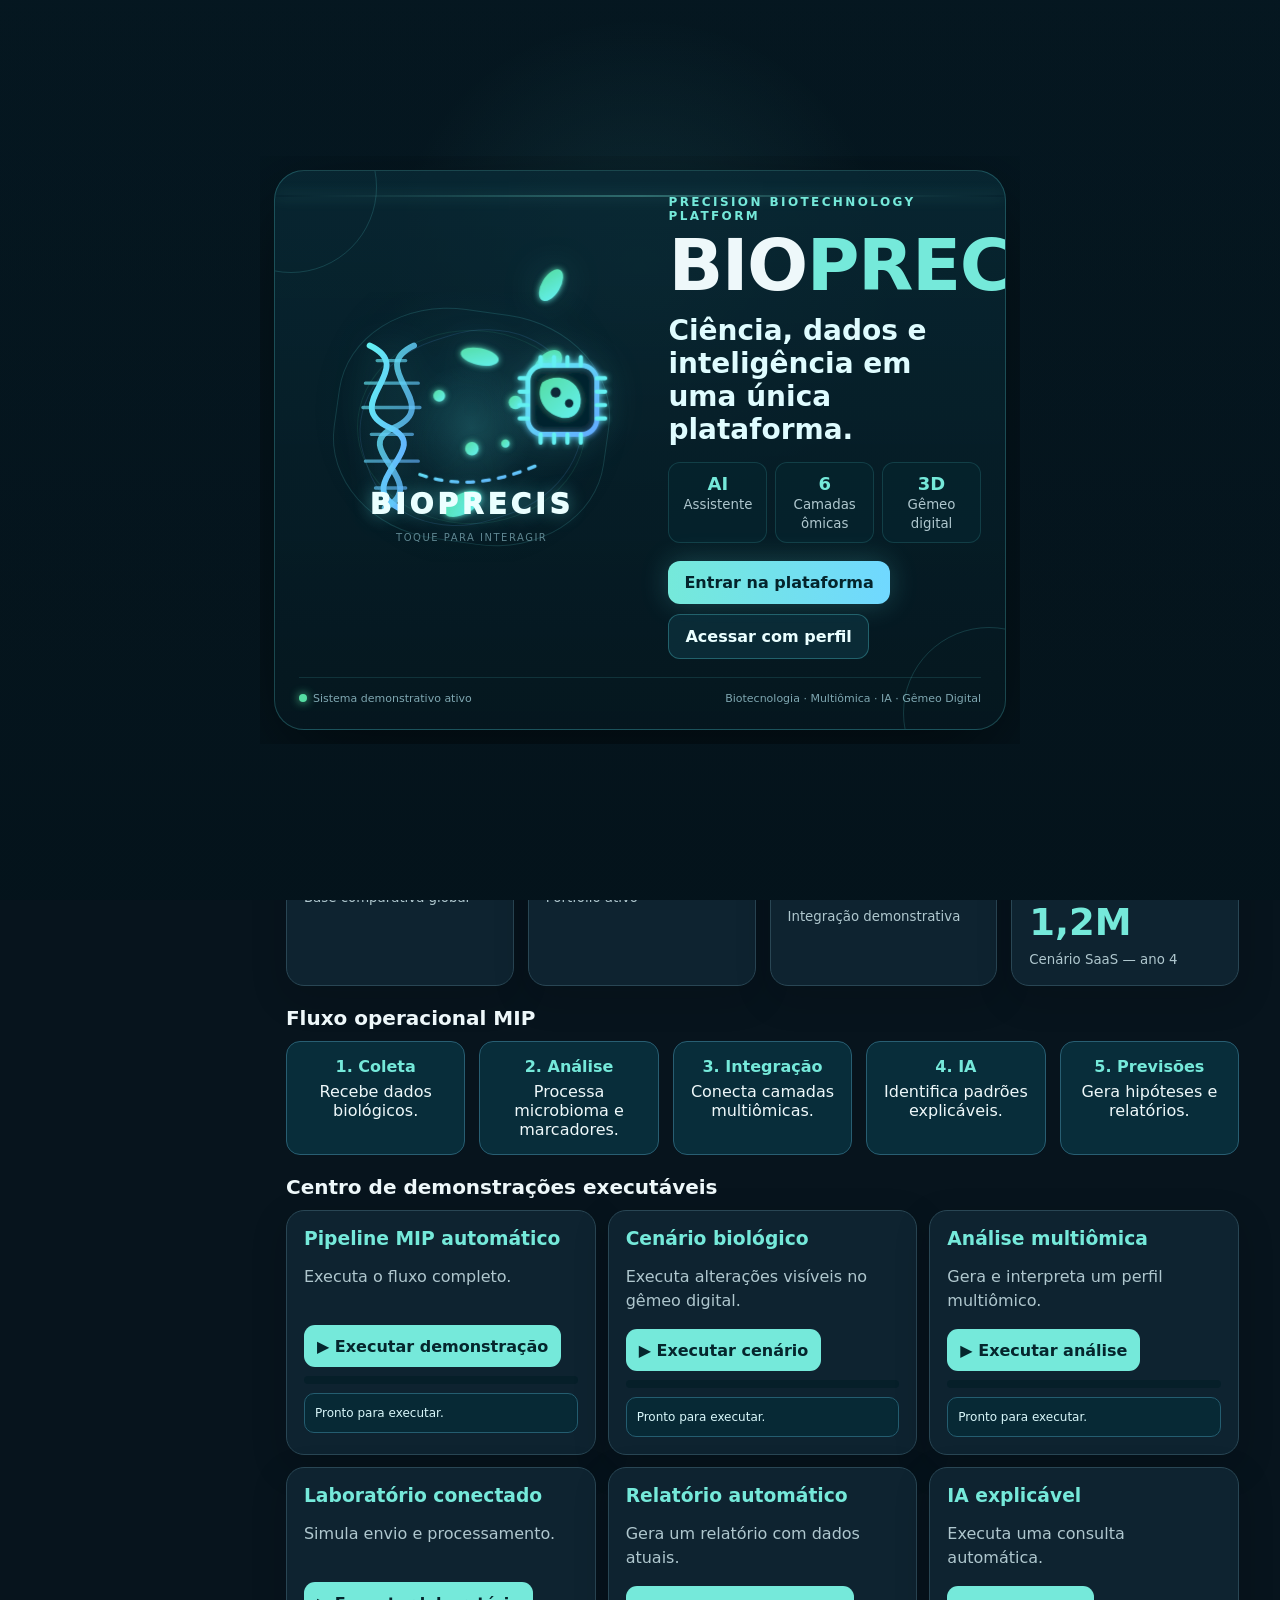
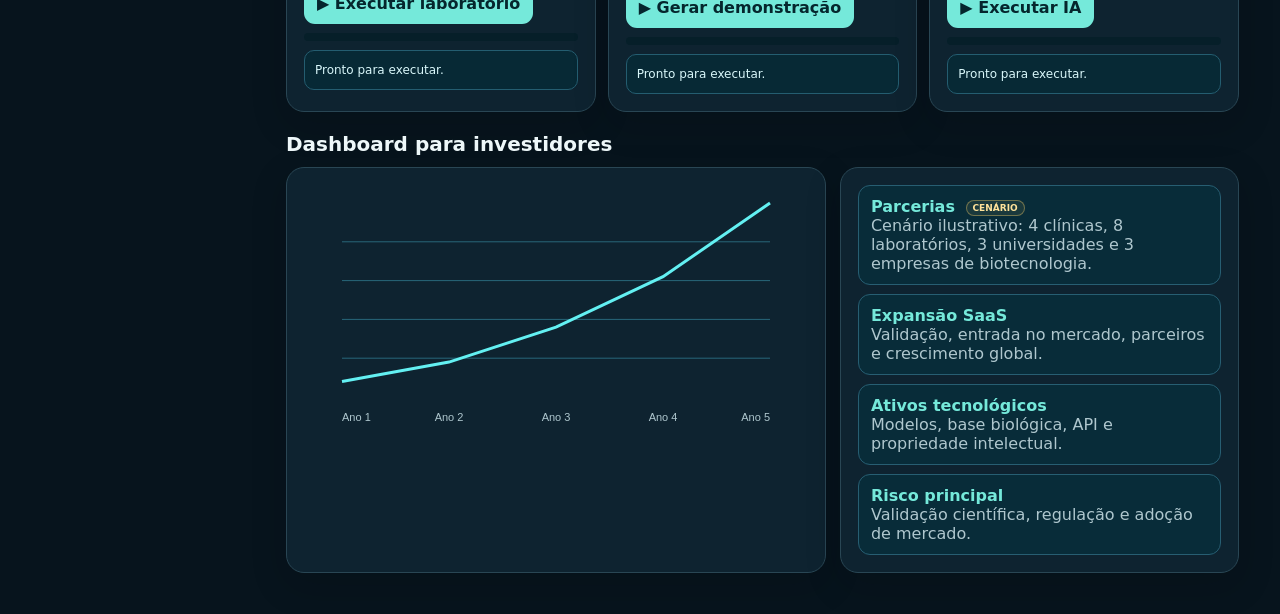
==== commit bcd072d7: "Atualiza o painel BioPrecis e integra assistente generativo opcional" ====
--- a/index.html
+++ b/index.html
@@ -144,10 +144,11 @@
 @media(prefers-reduced-motion:reduce){*,*:before,*:after{animation-duration:.001ms!important;animation-iteration-count:1!important;scroll-behavior:auto!important;transition-duration:.001ms!important}}
 @media print{.side,.topbar,.mobile-menu-btn,.splash,.login-modal,.actions{display:none!important}.shell{display:block}.page{display:none!important}#reports.page{display:block!important}body{background:white!important;color:#111!important}.card{box-shadow:none!important;background:white!important;color:#111!important;border-color:#bbb!important}.muted{color:#444!important}}
 </style>
+<link rel="stylesheet" href="./workspace.css">
 </head>
 <body>
-<a class="skip-link" href="#dashboard">Pular para o conteúdo principal</a>
-<button class="mobile-menu-btn" type="button" aria-label="Abrir menu" onclick="toggleMobileMenu()">☰</button>
+<a class="skip-link" href="#main-content">Pular para o conteúdo principal</a>
+<button class="mobile-menu-btn" type="button" id="mobileMenu" aria-label="Abrir menu" aria-controls="workspaceNav" aria-expanded="false" onclick="toggleMobileMenu()">☰</button>
 <div class="splash" id="splash">
  <div class="splash-panel">
   <div class="splash-frame">
@@ -212,16 +213,46 @@
   <div class="login-form"><div class="brand">BIO<span>PRECIS</span></div><div class="module-note"><b>Login demonstrativo.</b> Não use e-mail, senha ou dados reais. Nesta versão estática, autenticação e 2FA não são mecanismos de segurança de produção.</div><div style="height:15px"></div><label>E-mail</label><input id="loginEmail" value="pesquisador@bioprecis.local"><div style="height:9px"></div><label>Senha</label><input id="loginPass" type="password" placeholder="Senha demonstrativa (não validada)" value=""><div style="height:9px"></div><label>Código 2FA</label><input id="loginCode" inputmode="numeric" maxlength="6" value="260826"><div class="login-status" id="loginStatus">Perfil selecionado: Pesquisador</div><div class="actions"><button class="btn ghost" onclick="closeLogin()">Cancelar</button><button class="btn primary" onclick="completeLogin()">Entrar</button></div></div>
  </div>
 </div>
-<div class="shell">
-<aside class="side"><div class="brand">BIO<span>PRECIS</span></div><div class="brand-sub">Precision Biotechnology Platform</div><nav class="nav">
-<button class="active" data-page="dashboard">▦ Visão executiva</button><button data-page="twin">◉ Gêmeo digital</button><button data-page="multiomics">⬡ Multiômica</button><button data-page="compare">≋ Comparação global</button><button data-page="labs">⚗ Laboratórios & API</button><button data-page="reports">▤ Relatórios & exportação</button><button data-page="projects">✓ Projetos científicos</button><button data-page="databases">⌘ Bancos biológicos</button><button data-page="assistant">✦ IA conversacional</button><button data-page="security">⌁ Segurança</button><button data-page="about">◎ Sobre a BIOPRECIS</button><button data-page="founder">♙ Fundador</button>
+<div class="shell" id="workspaceShell">
+<div id="navBackdrop" hidden></div>
+<aside class="side" id="workspaceNav"><div class="brand">BIO<span>PRECIS</span></div><div class="brand-sub">Precision Biotechnology Platform</div><nav class="nav" aria-label="Módulos BioPrecis">
+<span class="nav-label">Visão geral</span><button class="active" aria-current="page" data-page="dashboard">▦ Visão executiva</button><span class="nav-label">Pesquisa e simulação</span><button data-page="twin">◉ Gêmeo digital</button><button data-page="multiomics">⬡ Multiômica</button><button data-page="compare">≋ Comparação global</button><span class="nav-label">Operações e dados</span><button data-page="labs">⚗ Laboratórios & API</button><button data-page="reports">▤ Relatórios & exportação</button><button data-page="projects">✓ Projetos científicos</button><button data-page="databases">⌘ Bancos biológicos</button><button data-page="assistant">✦ IA conversacional</button><span class="nav-label">Institucional</span><button data-page="security">⌁ Segurança</button><button data-page="about">◎ Sobre a BIOPRECIS</button><button data-page="founder">♙ Fundador</button>
 </nav><div class="side-note">Dados sintéticos. O MVP não realiza diagnóstico, prescrição ou decisão clínica.</div></aside>
-<main>
-<header class="topbar"><div><h1 id="pageTitle">Visão executiva</h1><p id="pageSubtitle">Indicadores científicos, operacionais e financeiros.</p></div><div class="top-actions"><span class="badge" id="profileBadge">● Plataforma ativa</span><button class="btn ghost" onclick="openHelp()">Para que serve?</button><button class="btn ghost" onclick="toggleTheme()">☾ Tema</button><button class="btn secondary" onclick="openLogin()">Login interativo</button></div></header>
+<main id="main-content" tabindex="-1">
+<header class="topbar"><div><span class="workspace-kicker">BIOPRECIS / ESPAÇO MIP</span><h1 id="pageTitle" tabindex="-1">Visão executiva</h1><p id="pageSubtitle">Indicadores científicos, operacionais e financeiros.</p></div><div class="top-actions"><span class="badge" id="profileBadge">● Plataforma ativa</span><button class="btn ghost" onclick="openHelp()">Para que serve?</button><button class="btn ghost" onclick="toggleTheme()">☾ Tema</button><button class="btn secondary" onclick="openLogin()">Perfis de demonstração</button></div></header>
 
 <section class="page active" id="dashboard">
 <div class="demo-banner"><b>⚠ MVP demonstrativo</b><span>Dados e métricas deste MVP são sintéticos, ilustrativos ou projeções de cenário. Não representam diagnóstico clínico, contratos, parcerias confirmadas ou receita realizada.</span></div>
-<div class="card explain"><h3>Para que serve: Visão executiva</h3><p>Centraliza indicadores científicos, operacionais e financeiros para pesquisadores, gestores e investidores.</p></div>
+<div class="workspace-hero">
+  <div>
+    <span class="workspace-kicker">MICROBIOMA IMUNOLÓGICO DE PRECISÃO</span>
+    <h2>Explore a plataforma BioPrecis</h2>
+    <p>Altere um cenário biológico, acompanhe os indicadores do modelo e converse com o assistente sobre o que mudou.</p>
+    <div class="workspace-actions">
+      <button class="btn primary" type="button" data-open-page="twin">Abrir gêmeo digital <span aria-hidden="true">↗</span></button>
+      <button class="btn ghost" type="button" data-open-page="assistant">✦ Abrir assistente</button>
+    </div>
+  </div>
+  <div class="workspace-snapshot">
+    <span class="workspace-kicker">SIMULAÇÃO ATUAL</span>
+    <div class="snapshot-score"><output id="dashboardBalance">—</output><span>/100</span></div>
+    <div class="snapshot-track" aria-hidden="true"><span id="dashboardBalanceBar"></span></div>
+    <p>Equilíbrio do modelo sintético</p>
+    <label for="dashboardScenario">Aplicar cenário</label>
+    <select id="dashboardScenario">
+      <option value="">Selecione um cenário</option>
+      <option value="balanced">Equilibrado</option>
+      <option value="inflamed">Inflamatório</option>
+      <option value="lowimmune">Baixa imunidade</option>
+    </select>
+    <span class="snapshot-feedback" id="scenarioStatus" role="status"></span>
+  </div>
+</div>
+<div class="workspace-shortcuts" aria-label="Acesso rápido">
+  <button type="button" data-open-page="multiomics"><span aria-hidden="true">⬡</span><b>Multiômica</b><small>Explore seis camadas biológicas</small></button>
+  <button type="button" data-open-page="labs"><span aria-hidden="true">⚗</span><b>Laboratórios</b><small>Execute o pipeline MIP</small></button>
+  <button type="button" data-open-page="reports"><span aria-hidden="true">▤</span><b>Relatórios</b><small>Gere uma prévia e exporte</small></button>
+</div>
 <div class="grid metrics" style="margin-top:14px"><div class="card metric"><small>Amostras sintéticas</small><b>12.480</b><small>Base comparativa global</small></div><div class="card metric"><small>Projetos científicos</small><b id="projectMetric">6</b><small>Portfólio ativo</small></div><div class="card metric"><small>Laboratórios conectados <span class="scenario-tag">DEMONSTRAÇÃO</span></small><b>18</b><small>Integração demonstrativa</small></div><div class="card metric"><small>Receita projetada <span class="scenario-tag">PROJEÇÃO</span></small><b>US$ 1,2M</b><small>Cenário SaaS — ano 4</small></div></div>
 <div class="section"><h2>Fluxo operacional MIP</h2></div><div class="grid flow"><div class="step"><b>1. Coleta</b>Recebe dados biológicos.</div><div class="step"><b>2. Análise</b>Processa microbioma e marcadores.</div><div class="step"><b>3. Integração</b>Conecta camadas multiômicas.</div><div class="step"><b>4. IA</b>Identifica padrões explicáveis.</div><div class="step"><b>5. Previsões</b>Gera hipóteses e relatórios.</div></div>
 <div class="section"><h2>Centro de demonstrações executáveis</h2></div>
@@ -281,9 +312,41 @@
 <div class="card"><h3>KEGG <span class="scenario-tag">SIMULADO</span></h3><p class="muted">Exemplo de conector para vias metabólicas e relações funcionais.</p><button class="btn secondary" onclick="syncDb('KEGG')">Sincronizar</button><div class="demo-progress"><span id="dbKEGG"></span></div><div class="demo-output" id="dbKEGGText">0%</div></div>
 </div></section>
 
-<section class="page" id="assistant"><div class="card explain"><h3>Para que serve: IA conversacional e explicável</h3><p>Responde sobre o aplicativo, lê o estado atual das simulações e executa ações controladas.</p></div>
-<div class="ai-shell"><div class="card ai-chat-card"><div class="ai-head"><div class="ai-head-left"><div class="ai-avatar">AI</div><div><b>BIOPRECIS AI</b><small class="muted">Assistente inteligente do MVP</small></div></div><span class="ai-online">● Motor contextual local ativo</span></div><div class="ai-messages" id="aiMessages"><div class="ai-msg bot">Olá. Posso responder perguntas e executar ações dentro da plataforma.<div class="meta">BIOPRECIS AI</div></div></div><div class="ai-input-wrap"><textarea id="aiInput" placeholder="Ex.: aumente a imunidade para 80 e explique o que mudou"></textarea><button class="btn primary" onclick="aiSend()">Enviar</button></div><div class="ai-suggestions"><button class="btn secondary" onclick="aiAsk('Aumente a imunidade para 85')">Aumentar imunidade</button><button class="btn secondary" onclick="aiAsk('Simule um cenário inflamatório')">Cenário inflamatório</button><button class="btn secondary" onclick="aiAsk('Analise a multiômica atual')">Analisar multiômica</button><button class="btn secondary" onclick="aiAsk('Gere um relatório do estado atual')">Gerar relatório</button></div></div>
-<div class="ai-side"><div class="card"><div class="module-note"><b>Como funciona:</b> o assistente atual interpreta comandos e o estado do MVP localmente. IA generativa online exige backend seguro e credenciais protegidas fora do navegador.</div></div><div class="card"><h2>Contexto atual</h2><div class="kpis"><div class="kpi"><span class="muted">Imunidade</span><b id="aiImmune">65</b></div><div class="kpi"><span class="muted">Microbioma</span><b id="aiMicro">72</b></div><div class="kpi"><span class="muted">Metabolismo</span><b id="aiMetab">68</b></div><div class="kpi"><span class="muted">Inflamação</span><b id="aiInflam">32</b></div></div><div class="demo-output" id="aiContextText">Equilíbrio geral atual: 74/100.</div></div><div class="card"><h2>Ações entendidas</h2><div class="ai-command" onclick="aiAsk('Abra o gêmeo digital')">“Abra o gêmeo digital”</div><div class="ai-command" onclick="aiAsk('Defina inflamação em 75')">“Defina inflamação em 75”</div><div class="ai-command" onclick="aiAsk('Execute o pipeline MIP')">“Execute o pipeline MIP”</div><div class="ai-command" onclick="aiAsk('Quem é o fundador?')">“Quem é o fundador?”</div></div><div class="card"><h2>Memória</h2><div id="aiMemory" class="muted">A conversa desta sessão aparecerá aqui.</div></div></div></div></section>
+<section class="page" id="assistant">
+  <div class="card explain"><h3>Assistente BioPrecis</h3><p>Use comandos no simulador ou ative a conversa generativa para fazer perguntas abertas sobre o projeto.</p></div>
+  <div class="ai-shell">
+    <div class="card ai-chat-card">
+      <div class="ai-head">
+        <div class="ai-head-left"><div class="ai-avatar" aria-hidden="true">✦</div><div><b>BioPrecis AI</b><small class="muted" id="aiModeLabel">Modo local · comandos por regras</small></div></div>
+        <button class="btn ghost" id="aiClear" type="button">Limpar conversa</button>
+      </div>
+      <div class="ai-messages" id="aiMessages" role="log" aria-label="Conversa BioPrecis" aria-live="polite">
+        <div class="ai-msg bot">Experimente perguntar pelo estado atual ou usar um comando para ajustar a simulação.<div class="meta">Assistente local</div></div>
+      </div>
+      <form class="ai-input-wrap" id="aiForm">
+        <label class="visually-hidden" for="aiInput">Sua mensagem</label>
+        <textarea id="aiInput" rows="2" maxlength="1200" required placeholder="Ex.: Aumente a imunidade para 80"></textarea>
+        <button class="btn primary" id="aiSendButton" type="submit">Enviar</button>
+      </form>
+      <div class="ai-suggestions" aria-label="Sugestões de comandos locais">
+        <button class="btn secondary" type="button" data-ai-command="Mostre o estado atual">Estado atual</button>
+        <button class="btn secondary" type="button" data-ai-command="Aumente a imunidade para 85">Ajustar imunidade</button>
+        <button class="btn secondary" type="button" data-ai-command="Analise a multiômica atual">Analisar multiômica</button>
+        <button class="btn secondary" type="button" data-ai-command="Gere um relatório do estado atual">Gerar relatório</button>
+      </div>
+    </div>
+    <div class="ai-side">
+      <div class="card">
+        <span class="workspace-kicker">MODO OPCIONAL</span>
+        <h2>Conversa generativa</h2>
+        <p class="muted">O modo online usa o Puter. Sua pergunta, mensagens recentes deste modo e os indicadores sintéticos do simulador são enviados ao serviço ao clicar em Enviar. Use apenas dados fictícios. O uso segue os limites da sua conta Puter.</p>
+        <button class="btn ghost" id="aiProvider" type="button">Ativar IA online</button>
+        <p class="module-note" id="aiProviderStatus" role="status">Modo local disponível.</p>
+      </div>
+      <div class="card"><h2>Contexto do simulador</h2><div class="kpis"><div class="kpi"><span class="muted">Imunidade</span><b id="aiImmune">65</b></div><div class="kpi"><span class="muted">Microbioma</span><b id="aiMicro">72</b></div><div class="kpi"><span class="muted">Metabolismo</span><b id="aiMetab">68</b></div><div class="kpi"><span class="muted">Inflamação</span><b id="aiInflam">32</b></div></div><div class="demo-output" id="aiContextText">Equilíbrio geral atual.</div></div>
+    </div>
+  </div>
+</section>
 
 <section class="page" id="security"><div class="card explain"><h3>Para que serve: Segurança e governança</h3><p>Demonstra 2FA, criptografia, pseudonimização e auditoria.</p></div><div class="grid two" style="margin-top:14px"><div class="card"><h2>2FA</h2><p class="muted">Código demonstrativo: <b>260826</b>.</p><button class="btn secondary" onclick="openLogin()">Testar login</button></div><div class="card"><h2>Governança</h2><div class="list"><div class="item"><b>TLS 1.3</b><br><span class="muted">Proteção em trânsito.</span></div><div class="item"><b>AES-256</b><br><span class="muted">Proteção em repouso prevista.</span></div><div class="item"><b>Auditoria</b><br><span class="muted">Trilhas de acesso.</span></div></div></div></div></section>
 <section class="page" id="about"><div class="card explain"><h3>Sobre a BIOPRECIS</h3><p>Visão institucional do projeto, problema, solução, estágio atual e próximos marcos.</p></div><div class="institutional-grid" style="margin-top:14px"><div class="card"><h3>Problema</h3><p class="bio">Dados biológicos costumam ficar fragmentados entre exames, sistemas, camadas ômicas e fontes científicas, dificultando uma leitura integrada para pesquisa.</p></div><div class="card"><h3>Solução BIOPRECIS</h3><p class="bio">Uma plataforma que organiza, integra e visualiza dados biológicos, simulações multiômicas, gêmeo digital, IA contextual, relatórios e fluxos laboratoriais.</p></div><div class="card"><h3>Público-alvo</h3><p class="bio">Pesquisadores, universidades, laboratórios, empresas de biotecnologia e, futuramente, instituições de saúde em contextos validados e regulados.</p></div></div><div class="grid two" style="margin-top:14px"><div class="card"><h2>Missão</h2><p class="bio">Integrar biologia, inteligência artificial e ciência de dados em apoio à pesquisa e à inovação científica.</p><h2>Visão</h2><p class="bio">Evoluir de um MVP demonstrativo para uma plataforma validada, segura e interoperável de biotecnologia de precisão.</p><h2>Valores</h2><div class="chips"><span class="chip">Inovação científica</span><span class="chip">Ética</span><span class="chip">Precisão</span><span class="chip">Segurança</span><span class="chip">Transparência</span><span class="chip">IA responsável</span></div></div><div class="card"><h2>Estágio atual e próximos marcos</h2><div class="roadmap"><div class="item"><b>Agora — MVP público</b><br><span class="muted">Interface interativa, simulações e demonstrações sintéticas.</span></div><div class="item"><b>Próximo — Backend seguro</b><br><span class="muted">Autenticação real, banco de dados, APIs e governança.</span></div><div class="item"><b>Depois — Validação científica</b><br><span class="muted">Estudos, métricas de desempenho, documentação e revisão técnica.</span></div><div class="item"><b>Expansão — Parcerias</b><br><span class="muted">Universidades, laboratórios e empresas de biotecnologia.</span></div></div><div class="module-note"><b>Buscamos:</b> colaboração científica, validação técnica e conexões para desenvolvimento responsável.</div></div></div></section>
@@ -299,7 +362,7 @@
 function enterApp(){$("splash").classList.add("closed")} function openLogin(){$("splash").classList.add("closed");$("loginModal").classList.add("open")} function closeLogin(){$("loginModal").classList.remove("open")}
 let selectedRole="Pesquisador"; function chooseRole(btn){document.querySelectorAll(".role-card").forEach(x=>x.classList.remove("active"));btn.classList.add("active");selectedRole=btn.dataset.role;$("loginStatus").textContent="Perfil selecionado: "+selectedRole}
 function completeLogin(){if($("loginCode").value!=="260826"){$("loginStatus").textContent="Código incorreto. Use 260826.";return} closeLogin();$("profileBadge").textContent="● Perfil ativo: "+selectedRole;go({"Pesquisador":"projects","Laboratório":"labs","Investidor":"dashboard","Administrador":"security"}[selectedRole])}
-function go(id){document.querySelectorAll(".page").forEach(p=>p.classList.toggle("active",p.id===id));document.querySelectorAll(".nav button").forEach(b=>b.classList.toggle("active",b.dataset.page===id));$("pageTitle").textContent=pages[id][0];$("pageSubtitle").textContent=pages[id][1];if(id==="multiomics")setTimeout(drawOmics,30);if(id==="compare")setTimeout(drawPopulation,30);if(id==="twin")setTimeout(drawTwinTrend,30);window.scrollTo({top:0,behavior:"smooth"})}
+function go(id){if(!Object.hasOwn(pages,id))return;document.querySelectorAll(".page").forEach(p=>p.classList.toggle("active",p.id===id));document.querySelectorAll(".nav button").forEach(b=>b.classList.toggle("active",b.dataset.page===id));$("pageTitle").textContent=pages[id][0];$("pageSubtitle").textContent=pages[id][1];if(id==="dashboard")requestAnimationFrame(drawGrowth);if(id==="multiomics")setTimeout(drawOmics,30);if(id==="compare")setTimeout(drawPopulation,30);if(id==="twin")setTimeout(drawTwinTrend,30);window.scrollTo({top:0,behavior:matchMedia("(prefers-reduced-motion: reduce)").matches?"instant":"smooth"})}
 document.querySelectorAll(".nav button").forEach(b=>b.onclick=()=>go(b.dataset.page));
 function openHelp(){let id=document.querySelector(".page.active").id;$("helpTitle").textContent=pages[id][0];$("helpBody").textContent="Este módulo demonstra: "+pages[id][1];$("helpDialog").showModal()} function toggleTheme(){document.documentElement.classList.toggle("light");redrawAll()}
 function toast(t){let e=$("toast");e.textContent=t;e.classList.add("show");clearTimeout(window._to);window._to=setTimeout(()=>e.classList.remove("show"),2200)}
@@ -314,7 +377,7 @@
 function randomizeOmics(){[["omMicro","omMicroV"],["omGenome","omGenomeV"],["omProtein","omProteinV"],["omMetab","omMetabV"],["omImmune","omImmuneV"],["omRNA","omRNAV"]].forEach(([i,o])=>{let v=35+Math.floor(Math.random()*61);$(i).value=v;$(o).textContent=v});drawOmics()}
 function analyzeOmics(){let v=getOmicsValues(),avg=Math.round(v.reduce((a,b)=>a+b,0)/v.length),spread=Math.max(...v)-Math.min(...v);$("omicsInterpretation").textContent=`Score multiômico ${avg}/100. Variação entre camadas: ${spread} pontos.`;toast("Análise multiômica concluída.")}
 const twin={history:[74]};
-function updateTwin(save=false){let i=+$("immune").value,m=+$("micro").value,me=+$("metab").value,inf=+$("inflam").value;[$("immuneValue"),$("aiImmune")].forEach(e=>e&&(e.textContent=i));[$("microValue"),$("aiMicro")].forEach(e=>e&&(e.textContent=m));[$("metabValue"),$("aiMetab")].forEach(e=>e&&(e.textContent=me));[$("inflamValue"),$("aiInflam")].forEach(e=>e&&(e.textContent=inf));let b=Math.round(i*.28+m*.30+me*.24+(100-inf)*.18),s=Math.round((m+me+(100-Math.abs(i-65))+(100-inf))/4);$("balance").textContent=b;$("stability").textContent=s+"%";$("immuneLabel").textContent=i>=70?"Alta":i>=45?"Moderada":"Baixa";$("inflamLabel").textContent=inf<=35?"Controlada":inf<=60?"Moderada":"Elevada";let good=v=>v>=70?"#55dda2":v>=45?"#ffd36a":"#ff7088";let infl=inf<=35?"#55dda2":inf<=60?"#ffd36a":"#ff4f6d";[[$("immuneOrgan"),i,good(i)],[$("microOrgan"),m,good(m)],[$("metabOrgan"),me,good(me)],[$("inflamOrgan"),inf,infl]].forEach(([e,v,c])=>{e.style.background=c;e.style.boxShadow=`0 0 ${12+v*.25}px ${c}`;e.style.transform=`scale(${.7+v/140})`});$("twinStatus").textContent=`Leitura simulada: imunidade ${i}, microbioma ${m}, metabolismo ${me}, inflamação ${inf}.`;if($("aiContextText"))$("aiContextText").textContent=`Equilíbrio geral atual: ${b}/100.`;if(save){twin.history.push(b);twin.history=twin.history.slice(-10);let e=document.createElement("div");e.className="entry";e.textContent=`${new Date().toLocaleTimeString()} — equilíbrio ${b}/100`;$("twinLog").prepend(e);drawTwinTrend()}}
+function updateTwin(save=false){let i=+$("immune").value,m=+$("micro").value,me=+$("metab").value,inf=+$("inflam").value;[$("immuneValue"),$("aiImmune")].forEach(e=>e&&(e.textContent=i));[$("microValue"),$("aiMicro")].forEach(e=>e&&(e.textContent=m));[$("metabValue"),$("aiMetab")].forEach(e=>e&&(e.textContent=me));[$("inflamValue"),$("aiInflam")].forEach(e=>e&&(e.textContent=inf));let b=Math.round(i*.28+m*.30+me*.24+(100-inf)*.18),s=Math.round((m+me+(100-Math.abs(i-65))+(100-inf))/4);$("balance").textContent=b;$("stability").textContent=s+"%";$("immuneLabel").textContent=i>=70?"Alta":i>=45?"Moderada":"Baixa";$("inflamLabel").textContent=inf<=35?"Controlada":inf<=60?"Moderada":"Elevada";let good=v=>v>=70?"#55dda2":v>=45?"#ffd36a":"#ff7088";let infl=inf<=35?"#55dda2":inf<=60?"#ffd36a":"#ff4f6d";[[$("immuneOrgan"),i,good(i)],[$("microOrgan"),m,good(m)],[$("metabOrgan"),me,good(me)],[$("inflamOrgan"),inf,infl]].forEach(([e,v,c])=>{e.style.background=c;e.style.boxShadow=`0 0 ${12+v*.25}px ${c}`;e.style.transform=`scale(${.7+v/140})`});$("twinStatus").textContent=`Leitura simulada: imunidade ${i}, microbioma ${m}, metabolismo ${me}, inflamação ${inf}.`;if($("aiContextText"))$("aiContextText").textContent=`Equilíbrio geral atual: ${b}/100.`;if($("dashboardBalance")){$("dashboardBalance").textContent=b;$("dashboardBalanceBar").style.width=b+"%"}if(save){window.bpSaveState?.();twin.history.push(b);twin.history=twin.history.slice(-10);let e=document.createElement("div");e.className="entry";e.textContent=`${new Date().toLocaleTimeString()} — equilíbrio ${b}/100`;$("twinLog").prepend(e);drawTwinTrend()}}
 ["immune","micro","metab","inflam"].forEach(id=>$(id).addEventListener("input",()=>updateTwin(false)));
 function presetTwin(t){let p={balanced:[82,84,79,20],inflamed:[60,46,52,84],lowimmune:[22,60,62,42]}[t];["immune","micro","metab","inflam"].forEach((id,i)=>$(id).value=p[i]);updateTwin(true)} function randomizeTwin(){["immune","micro","metab","inflam"].forEach(id=>$(id).value=20+Math.floor(Math.random()*71));updateTwin(true)} function drawTwinTrend(){drawLine($("twinTrend"),twin.history,twin.history.map((_,i)=>String(i+1)))}
 function resetPipelineRunner(){document.querySelectorAll(".pipeline-node").forEach(n=>{n.classList.remove("running","done");n.querySelector(".run-status").textContent="Pendente"});$("pipelineFullBar").style.width="0%";$("pipelineResult").textContent="Nenhuma execução iniciada."}
@@ -323,16 +386,15 @@
 function generateReport(){$("reportPreview").innerHTML=`<h2>${$("reportType").value}</h2><p><b>Amostra:</b> ${$("reportSample").value}</p><div class="chips"><span class="chip">Equilíbrio ${$("balance").textContent}/100</span><span class="chip">Imunidade ${$("immune").value}</span><span class="chip">Inflamação ${$("inflam").value}</span></div><p>Relatório demonstrativo gerado a partir do estado atual do Gêmeo Digital.</p>`;toast("Relatório gerado.")}
 function exportExcel(){let blob=new Blob([`Amostra\tEquilíbrio\tImunidade\tInflamação\n${$("reportSample").value}\t${$("balance").textContent}\t${$("immune").value}\t${$("inflam").value}`],{type:"application/vnd.ms-excel"}),a=document.createElement("a");a.href=URL.createObjectURL(blob);a.download="bioprecis_relatorio.xls";a.click()}
 let projects=[{name:"Validação Microbioma-Imunidade",stage:"Validação",progress:72},{name:"Integração Lab Alpha",stage:"Análise",progress:55},{name:"Coorte Inflamatória",stage:"Coleta",progress:38},{name:"Modelo Multiômico v2",stage:"Análise",progress:64},{name:"Piloto SaaS Clínicas",stage:"Planejamento",progress:28},{name:"Licenciamento Biotech",stage:"Validação",progress:46}];
-function renderProjects(){let stages=["Planejamento","Coleta","Análise","Validação"];$("kanban").innerHTML=stages.map(stage=>`<div class="card"><h3>${stage}</h3>${projects.map((p,i)=>({p,i})).filter(x=>x.p.stage===stage).map(x=>`<div class="item"><b>${x.p.name}</b><br><span class="muted">${x.p.progress}%</span><div class="progress"><div class="bar" style="width:${x.p.progress}%"></div></div><div class="actions"><button class="btn secondary" onclick="advanceProject(${x.i})">Avançar</button></div></div>`).join("")}</div>`).join("");$("projectMetric").textContent=projects.length} function advanceProject(i){let stages=["Planejamento","Coleta","Análise","Validação"],p=projects[i],ix=stages.indexOf(p.stage);if(ix<3)p.stage=stages[ix+1];p.progress=Math.min(100,p.progress+20);renderProjects();toast("Projeto atualizado.")} function addProject(){let n=prompt("Nome do projeto:");if(n){projects.push({name:n,stage:"Planejamento",progress:10});renderProjects()}}
+function renderProjects(){let stages=["Planejamento","Coleta","Análise","Validação"];$("kanban").innerHTML=stages.map(stage=>`<div class="card"><h3>${stage}</h3>${projects.map((p,i)=>({p,i})).filter(x=>x.p.stage===stage).map(x=>`<div class="item"><b data-project-name="${x.i}"></b><br><span class="muted">${x.p.progress}%</span><div class="progress"><div class="bar" style="width:${x.p.progress}%"></div></div><div class="actions"><button class="btn secondary" onclick="advanceProject(${x.i})">Avançar</button></div></div>`).join("")}</div>`).join("");$("kanban").querySelectorAll("[data-project-name]").forEach(node=>node.textContent=projects[Number(node.dataset.projectName)].name);$("projectMetric").textContent=projects.length} function advanceProject(i){let stages=["Planejamento","Coleta","Análise","Validação"],p=projects[i],ix=stages.indexOf(p.stage);if(ix<3)p.stage=stages[ix+1];p.progress=Math.min(100,p.progress+20);renderProjects();toast("Projeto atualizado.")} function addProject(){let n=prompt("Nome do projeto:");if(n){projects.push({name:n,stage:"Planejamento",progress:10});renderProjects()}}
 function syncDb(name){let bar=$("db"+name),txt=$("db"+name+"Text"),p=0;let t=setInterval(()=>{p+=20;bar.style.width=p+"%";txt.textContent=p>=100?"Sincronizado":p+"%";if(p>=100){clearInterval(t);toast(name+" sincronizado.")}},250)}
-function runDashboardPipeline(){let b=$("demoPipelineBar"),t=$("demoPipelineText"),steps=["Coleta validada","Análise concluída","Integração concluída","IA processada","Previsões geradas"],i=0;b.style.width="0%";function n(){if(i>=steps.length)return; t.textContent=steps[i];b.style.width=((i+1)/steps.length*100)+"%";i++;setTimeout(n,500)}n()} function runTwinDemo(){go("twin");setTimeout(()=>presetTwin("inflamed"),300);setTimeout(()=>presetTwin("lowimmune"),1200);setTimeout(()=>presetTwin("balanced"),2200)} function runOmicsDemo(){go("multiomics");setTimeout(()=>{randomizeOmics();analyzeOmics()},350)} function runLabDemo(){go("labs");setTimeout(executeFullPipeline,350)} function runReportDemo(){go("reports");setTimeout(generateReport,350)} function runAIDemo(){go("assistant");setTimeout(()=>aiAsk("Mostre os fatores da IA"),350)}
-const aiHistory=[]; function aiAdd(role,text){let d=document.createElement("div");d.className="ai-msg "+(role==="user"?"user":"bot");d.innerHTML=text+`<div class="meta">${role==="user"?"Você":"BIOPRECIS AI"}</div>`;$("aiMessages").appendChild(d);$("aiMessages").scrollTop=$("aiMessages").scrollHeight;aiHistory.push({role,text});$("aiMemory").innerHTML=aiHistory.slice(-6).map(x=>`<div class="ai-action"><b>${x.role==="user"?"Você":"IA"}</b><br>${x.text}</div>`).join("")}
-function aiAnswer(q){let x=q.toLowerCase(),m=x.match(/imunidade\D*(\d{1,3})/);if(m){$("immune").value=Math.min(100,+m[1]);updateTwin(true);return "Ajustei a imunidade para "+$("immune").value+". Equilíbrio atual: "+$("balance").textContent+"/100."}m=x.match(/inflama(?:ção|cao)\D*(\d{1,3})/);if(m){$("inflam").value=Math.min(100,+m[1]);updateTwin(true);return "Ajustei a inflamação para "+$("inflam").value+". Estado inflamatório: "+$("inflamLabel").textContent+"."}if(x.includes("cenário inflamat")||x.includes("cenario inflamat")){presetTwin("inflamed");go("twin");return "Apliquei o cenário inflamatório no Gêmeo Digital."}if(x.includes("pipeline")){go("labs");setTimeout(executeFullPipeline,250);return "Iniciei o Pipeline MIP completo."}if(x.includes("multiômica")||x.includes("multiomica")){if(x.includes("analis")){go("multiomics");analyzeOmics();return $("omicsInterpretation").textContent}return "A Multiômica integra microbioma, genômica, proteômica, metabolômica, imunidade e RNA."}if(x.includes("relatório")||x.includes("relatorio")){go("reports");generateReport();return "Gerei o relatório demonstrativo com o estado atual."}if(x.includes("fundador")||x.includes("jair"))return "Jair Armando Viana de Sousa é o fundador e idealizador da BIOPRECIS, com formação em Ciências Biológicas, experiência laboratorial, pesquisa e produção científica.";if(x.includes("segurança")||x.includes("seguranca"))return "A plataforma demonstra 2FA, controle por perfil, criptografia planejada e auditoria.";if(x.includes("estado")||x.includes("fatores"))return `Imunidade ${$("immune").value}, microbioma ${$("micro").value}, metabolismo ${$("metab").value}, inflamação ${$("inflam").value} e equilíbrio ${$("balance").textContent}/100.`;if(x.includes("bioprecis"))return "A BIOPRECIS é uma plataforma de biotecnologia de precisão que integra dados biológicos, multiômica, IA, laboratórios, relatórios e pesquisa.";return "Posso responder sobre BIOPRECIS, Gêmeo Digital, Multiômica, laboratórios, relatórios, segurança, projetos e fundador. Também posso executar comandos."}
-function aiSend(){let q=$("aiInput").value.trim();if(!q)return;aiAdd("user",q);$("aiInput").value="";setTimeout(()=>aiAdd("bot",aiAnswer(q)),350)} function aiAsk(t){$("aiInput").value=t;aiSend()} $("aiInput").addEventListener("keydown",e=>{if(e.key==="Enter"&&!e.shiftKey){e.preventDefault();aiSend()}});
+function runDashboardPipeline(){let b=$("demoPipelineBar"),t=$("demoPipelineText"),steps=["Coleta validada","Análise concluída","Integração concluída","IA processada","Previsões geradas"],i=0;b.style.width="0%";function n(){if(i>=steps.length)return; t.textContent=steps[i];b.style.width=((i+1)/steps.length*100)+"%";i++;setTimeout(n,500)}n()} function runTwinDemo(){go("twin");setTimeout(()=>presetTwin("inflamed"),300);setTimeout(()=>presetTwin("lowimmune"),1200);setTimeout(()=>presetTwin("balanced"),2200)} function runOmicsDemo(){go("multiomics");setTimeout(()=>{randomizeOmics();analyzeOmics()},350)} function runLabDemo(){go("labs");setTimeout(executeFullPipeline,350)} function runReportDemo(){go("reports");setTimeout(generateReport,350)} function runAIDemo(){go("assistant");aiAsk("Mostre o estado atual")}
+function aiAnswer(q){let x=q.toLowerCase(),m=x.match(/^(?:aumente|reduza|ajuste|defina|coloque)\s+(?:a\s+)?imunidade\s+(?:para|em)\s+(\d{1,3})\b/);if(m){$("immune").value=Math.min(100,+m[1]);updateTwin(true);return "Ajustei a imunidade para "+$("immune").value+". Equilíbrio atual: "+$("balance").textContent+"/100."}m=x.match(/^(?:aumente|reduza|ajuste|defina|coloque)\s+(?:a\s+)?inflama(?:ção|cao)\s+(?:para|em)\s+(\d{1,3})\b/);if(m){$("inflam").value=Math.min(100,+m[1]);updateTwin(true);return "Ajustei a inflamação para "+$("inflam").value+". Estado inflamatório: "+$("inflamLabel").textContent+"."}if(/^(simule|aplique) (um |o )?cen[aá]rio inflamat/.test(x)){presetTwin("inflamed");go("twin");return "Apliquei o cenário inflamatório no Gêmeo Digital."}if(/^(execute|inicie|rode) (o )?pipeline/.test(x)){go("labs");setTimeout(executeFullPipeline,250);return "Iniciei o Pipeline MIP completo."}if(x.includes("multiômica")||x.includes("multiomica")){if(/^anali[sz]e/.test(x)){go("multiomics");analyzeOmics();return $("omicsInterpretation").textContent}return "A Multiômica integra microbioma, genômica, proteômica, metabolômica, imunidade e RNA."}if(/^(gere|crie) (um |o )?relat[oó]rio/.test(x)){go("reports");generateReport();return "Gerei o relatório demonstrativo com o estado atual."}if(/^abra (o )?g[eê]meo digital/.test(x)){go("twin");return "Abri o Gêmeo Digital."}if(x.includes("fundador")||x.includes("jair"))return "Jair Armando Viana de Sousa é o fundador e idealizador da BIOPRECIS, com formação em Ciências Biológicas, experiência laboratorial, pesquisa e produção científica.";if(x.includes("segurança")||x.includes("seguranca"))return "A plataforma demonstra 2FA, controle por perfil, criptografia planejada e auditoria.";if(x.includes("estado")||x.includes("fatores"))return `Imunidade ${$("immune").value}, microbioma ${$("micro").value}, metabolismo ${$("metab").value}, inflamação ${$("inflam").value} e equilíbrio ${$("balance").textContent}/100.`;if(x.includes("bioprecis"))return "A BIOPRECIS é uma plataforma de biotecnologia de precisão que integra dados biológicos, multiômica, IA, laboratórios, relatórios e pesquisa.";return "Posso responder sobre BIOPRECIS, Gêmeo Digital, Multiômica, laboratórios, relatórios, segurança, projetos e fundador. Também posso executar comandos."}
 [["omMicro","omMicroV"],["omGenome","omGenomeV"],["omProtein","omProteinV"],["omMetab","omMetabV"],["omImmune","omImmuneV"],["omRNA","omRNAV"]].forEach(([i,o])=>$(i).addEventListener("input",()=>{$(o).textContent=$(i).value;drawOmics()}));
 function redrawAll(){drawGrowth();drawPopulation();drawOmics();drawTwinTrend()}
 window.addEventListener("DOMContentLoaded",()=>{drawGrowth();drawPopulation();drawOmics();renderProjects();updateTwin(false);drawTwinTrend()});
 window.addEventListener("resize",()=>{clearTimeout(window._r);window._r=setTimeout(redrawAll,120)});
 </script>
-<script id="bioprecis-11-js">(function(){const KEY='bioprecis_mvp_state_v11';window.toggleMobileMenu=function(){document.querySelector('.side')?.classList.toggle('mobile-open')};const oldGo=window.go;if(typeof oldGo==='function')window.go=function(id){oldGo(id);try{localStorage.setItem('bioprecis_last_page',id)}catch(e){}document.querySelector('.side')?.classList.remove('mobile-open')};const oldTheme=window.toggleTheme;if(typeof oldTheme==='function')window.toggleTheme=function(){oldTheme();try{localStorage.setItem('bioprecis_theme',document.documentElement.classList.contains('light')?'light':'dark')}catch(e){}};window.bpSaveState=function(){try{localStorage.setItem(KEY,JSON.stringify({twin:{immune:document.getElementById('immune')?.value,micro:document.getElementById('micro')?.value,metab:document.getElementById('metab')?.value,inflam:document.getElementById('inflam')?.value}}))}catch(e){}};window.exportExcel=function(){const rows=[['Amostra','Equilíbrio','Imunidade','Microbioma','Metabolismo','Inflamação'],[document.getElementById('reportSample').value,document.getElementById('balance').textContent,document.getElementById('immune').value,document.getElementById('micro').value,document.getElementById('metab').value,document.getElementById('inflam').value]];const csv='\ufeff'+rows.map(r=>r.map(v=>'"'+String(v).replace(/"/g,'""')+'"').join(';')).join('\n');const blob=new Blob([csv],{type:'text/csv;charset=utf-8'}),a=document.createElement('a');a.href=URL.createObjectURL(blob);a.download='bioprecis_relatorio.csv';a.click()};const oldGenerate=window.generateReport;window.generateReport=function(){if(typeof oldGenerate==='function')oldGenerate();const q=document.getElementById('reportPreview');if(q)q.insertAdjacentHTML('beforeend','<p class="module-note"><b>Aviso:</b> relatório demonstrativo com dados sintéticos; não é laudo, diagnóstico ou prescrição.</p>')};document.addEventListener('DOMContentLoaded',()=>{document.querySelectorAll('.nav button').forEach(b=>{b.setAttribute('aria-label','Abrir módulo '+b.textContent.trim());b.addEventListener('click',()=>document.querySelector('.side')?.classList.remove('mobile-open'))});try{if(localStorage.getItem('bioprecis_theme')==='light')document.documentElement.classList.add('light');const s=JSON.parse(localStorage.getItem(KEY)||'null');if(s?.twin){for(const k of ['immune','micro','metab','inflam']){const e=document.getElementById(k);if(e&&s.twin[k]!=null)e.value=s.twin[k]}if(typeof window.updateTwin==='function')window.updateTwin(false)}const pg=localStorage.getItem('bioprecis_last_page');if(pg&&document.getElementById(pg)&&typeof window.go==='function')window.go(pg)}catch(e){}['immune','micro','metab','inflam'].forEach(id=>document.getElementById(id)?.addEventListener('change',bpSaveState))})})();</script>
+<script id="bioprecis-11-js">(function(){const KEY='bioprecis_mvp_state_v11';const oldGo=window.go;if(typeof oldGo==='function')window.go=function(id){oldGo(id);try{localStorage.setItem('bioprecis_last_page',id)}catch(e){}window.closeWorkspaceMenu?.()};const oldTheme=window.toggleTheme;if(typeof oldTheme==='function')window.toggleTheme=function(){oldTheme();try{localStorage.setItem('bioprecis_theme',document.documentElement.classList.contains('light')?'light':'dark')}catch(e){}};window.bpSaveState=function(){try{localStorage.setItem(KEY,JSON.stringify({twin:{immune:document.getElementById('immune')?.value,micro:document.getElementById('micro')?.value,metab:document.getElementById('metab')?.value,inflam:document.getElementById('inflam')?.value}}))}catch(e){}};window.exportExcel=function(){const rows=[['Amostra','Equilíbrio','Imunidade','Microbioma','Metabolismo','Inflamação'],[document.getElementById('reportSample').value,document.getElementById('balance').textContent,document.getElementById('immune').value,document.getElementById('micro').value,document.getElementById('metab').value,document.getElementById('inflam').value]];const csv='\ufeff'+rows.map(r=>r.map(v=>'"'+String(v).replace(/"/g,'""')+'"').join(';')).join('\n');const blob=new Blob([csv],{type:'text/csv;charset=utf-8'}),a=document.createElement('a');a.href=URL.createObjectURL(blob);a.download='bioprecis_relatorio.csv';a.click()};const oldGenerate=window.generateReport;window.generateReport=function(){if(typeof oldGenerate==='function')oldGenerate();const q=document.getElementById('reportPreview');if(q)q.insertAdjacentHTML('beforeend','<p class="module-note"><b>Aviso:</b> relatório demonstrativo com dados sintéticos; não é laudo, diagnóstico ou prescrição.</p>')};document.addEventListener('DOMContentLoaded',()=>{document.querySelectorAll('.nav button').forEach(b=>{b.setAttribute('aria-label','Abrir módulo '+b.textContent.trim());b.addEventListener('click',()=>window.closeWorkspaceMenu?.())});try{if(localStorage.getItem('bioprecis_theme')==='light')document.documentElement.classList.add('light');const s=JSON.parse(localStorage.getItem(KEY)||'null');if(s?.twin){for(const k of ['immune','micro','metab','inflam']){const e=document.getElementById(k);if(e&&s.twin[k]!=null)e.value=s.twin[k]}if(typeof window.updateTwin==='function')window.updateTwin(false)}const pg=location.hash.slice(1)||localStorage.getItem('bioprecis_last_page');if(Object.hasOwn(pages,pg)&&typeof window.go==='function')window.go(pg,false)}catch(e){}['immune','micro','metab','inflam'].forEach(id=>document.getElementById(id)?.addEventListener('change',bpSaveState))})})();</script>
+<script src="./workspace.js"></script>
 </body></html>
--- a/workspace.css
+++ b/workspace.css
@@ -0,0 +1,123 @@
+:root {
+  --bg: #07141d;
+  --bg2: #0b1c28;
+  --panel: #0e2330;
+  --panel2: #142e3b;
+  --line: #294654;
+  --cyan: #75e9da;
+  --text: #eef8fa;
+  --muted: #afc7ce;
+  --shadow: 0 12px 34px #02090e35;
+}
+
+:root.light {
+  --bg: #eef5f6;
+  --cyan: #087065;
+}
+
+body { background: var(--bg); font-family: system-ui, -apple-system, "Segoe UI", sans-serif; }
+:root.light body { background: var(--bg); }
+.shell { grid-template-columns: 245px minmax(0, 1fr); }
+.side { padding: 28px 16px; height: 100dvh; background: #081923; }
+.side .brand { padding: 0 8px; }
+.side .brand-sub { margin: 5px 8px 22px; }
+.nav button { min-height: 44px; white-space: normal; border: 1px solid transparent; }
+.nav button.active { border-color: var(--line); color: var(--cyan); }
+.nav-label { padding: 13px 12px 4px; color: var(--muted); font-size: .68rem; font-weight: 750; letter-spacing: .11em; text-transform: uppercase; }
+main { align-self: start; margin: 0 auto; padding: clamp(16px, 3.2vw, 44px); }
+.topbar { border-bottom: 1px solid var(--line); padding-bottom: 18px; align-items: center; }
+.topbar h1 { margin-top: 3px; letter-spacing: -.035em; }
+.topbar p { font-size: .9rem; }
+.top-actions { align-items: center; }
+.card { background: var(--panel); }
+:root.light .card { background: var(--panel); }
+.btn { min-height: 42px; transition: background-color .18s, box-shadow .18s; }
+.btn:hover { box-shadow: inset 0 0 0 2px currentColor; }
+:root.light .btn.primary, :root.light .btn-intro-primary { color: #fff; }
+:root.light .btn-intro-primary { background: #087065; }
+:root.light .skip-link, :root.light .ai-avatar { color: #fff; background: #087065; }
+:root.light .demo-banner, :root.light .scenario-tag { color: #624905; background: #fff7dd; border-color: #c7a561; }
+:root.light .step, :root.light .pipeline-node, :root.light .milestone { background: var(--panel2); }
+:root.light .bio { color: var(--text); }
+:root.light dialog { background: var(--panel); }
+.demo-banner { flex-wrap: wrap; }
+.workspace-kicker { color: var(--cyan); font-size: .69rem; font-weight: 800; letter-spacing: .14em; }
+.workspace-hero {
+  display: grid;
+  grid-template-columns: minmax(0, 1.55fr) minmax(208px, .75fr);
+  align-items: center;
+  gap: clamp(20px, 4vw, 54px);
+  padding: clamp(20px, 4vw, 48px);
+  border: 1px solid var(--line);
+  border-radius: 22px;
+  background: radial-gradient(ellipse at 100% 15%, #1b514f, transparent 68%), linear-gradient(130deg, #102c3b, #101d2b);
+}
+:root.light .workspace-hero { background: radial-gradient(ellipse at 100% 15%, #cbede5, transparent 68%), linear-gradient(130deg, #e0f0f5, #f5faf9); }
+.workspace-hero h2 { max-width: 17ch; margin: 9px 0 10px; font-size: clamp(1.85rem, 4.7vw, 3.8rem); letter-spacing: -.06em; line-height: 1.02; }
+.workspace-hero p { max-width: 54ch; color: var(--muted); line-height: 1.55; margin: 0 0 15px; }
+.workspace-actions { display: flex; flex-wrap: wrap; gap: 8px; margin-top: 20px; }
+.workspace-snapshot { padding: 16px; border-radius: 15px; border: 1px solid var(--line); background: var(--panel); }
+.snapshot-score { margin: 5px 0; font-size: 2rem; font-weight: 800; color: var(--cyan); font-variant-numeric: tabular-nums; }
+.snapshot-score span { color: var(--muted); font-size: .85rem; margin-left: 5px; }
+.snapshot-track { height: 5px; border-radius: 5px; overflow: hidden; background: var(--line); }
+.snapshot-track span { display: block; height: 100%; background: var(--cyan); transition: width .25s; }
+.workspace-snapshot p { margin-top: 5px; font-size: .78rem; }
+.snapshot-feedback { display: block; color: var(--muted); font-size: .76rem; }
+.snapshot-feedback:not(:empty) { margin-top: 7px; }
+.workspace-shortcuts { display: grid; grid-template-columns: repeat(3, minmax(0, 1fr)); gap: 10px; margin-top: 12px; }
+.workspace-shortcuts button {
+  display: grid;
+  grid-template-columns: 2rem 1fr;
+  gap: 3px 9px;
+  align-items: center;
+  padding: 12px;
+  text-align: left;
+  border: 1px solid var(--line);
+  border-radius: 14px;
+  background: var(--panel);
+  color: var(--text);
+  cursor: pointer;
+}
+.workspace-shortcuts button:hover { background: var(--panel2); border-color: var(--cyan); }
+.workspace-shortcuts span { grid-row: span 2; text-align: center; color: var(--cyan); font-size: 1.25rem; }
+.workspace-shortcuts small { color: var(--muted); }
+.ai-chat-card { align-self: start; grid-template-rows: auto minmax(240px, 1fr) auto auto; }
+.ai-head small { display: block; }
+.ai-msg { white-space: pre-wrap; overflow-wrap: anywhere; }
+.ai-msg.user, .ai-msg.user .meta { color: #effcff; }
+:root.light .ai-msg.bot, :root.light .demo-output { background: var(--panel2); color: var(--text); }
+.ai-msg .meta { white-space: normal; }
+.ai-side { align-content: start; }
+.ai-side h2 { margin: 5px 0; font-size: 1.14rem; }
+.ai-side p { line-height: 1.55; }
+.ai-suggestions .btn { font-size: .8rem; }
+.ai-input-wrap textarea { min-width: 0; }
+.ai-input-wrap button { align-self: stretch; }
+button:disabled { opacity: .6; cursor: wait; }
+.visually-hidden { position: absolute; width: 1px; height: 1px; padding: 0; overflow: hidden; clip-path: inset(50%); white-space: nowrap; }
+#navBackdrop { position: fixed; inset: 0; z-index: 245; background: #020a10b8; }
+.mobile-menu-btn { bottom: max(14px, env(safe-area-inset-bottom)); }
+.splash { --cyan: #75e9da; --muted: #afc7ce; }
+
+@media (max-width: 1120px) {
+  .side { left: 0; visibility: hidden; transform: translateX(-100%); height: 100dvh !important; transition: transform .25s, visibility .25s; }
+  .side.mobile-open { visibility: visible; transform: translateX(0); }
+  main { padding-bottom: 82px; }
+  .toast { bottom: 76px; }
+}
+@media (max-width: 640px) {
+  .topbar { align-items: flex-start; flex-direction: column; }
+  .top-actions { justify-content: flex-start; }
+  .workspace-hero { grid-template-columns: 1fr; }
+  .workspace-shortcuts { grid-template-columns: 1fr; }
+  .workspace-shortcuts button { min-height: 54px; }
+  .ai-input-wrap textarea { font-size: 16px; }
+  .ai-head { align-items: flex-start; flex-wrap: wrap; }
+  .twin-stage .human { left: 50%; margin-left: -140px; transform: scale(.9); }
+}
+@media (max-width: 370px) {
+  .twin-stage .human { transform: scale(.78); }
+}
+@media print {
+  #navBackdrop { display: none !important; }
+}
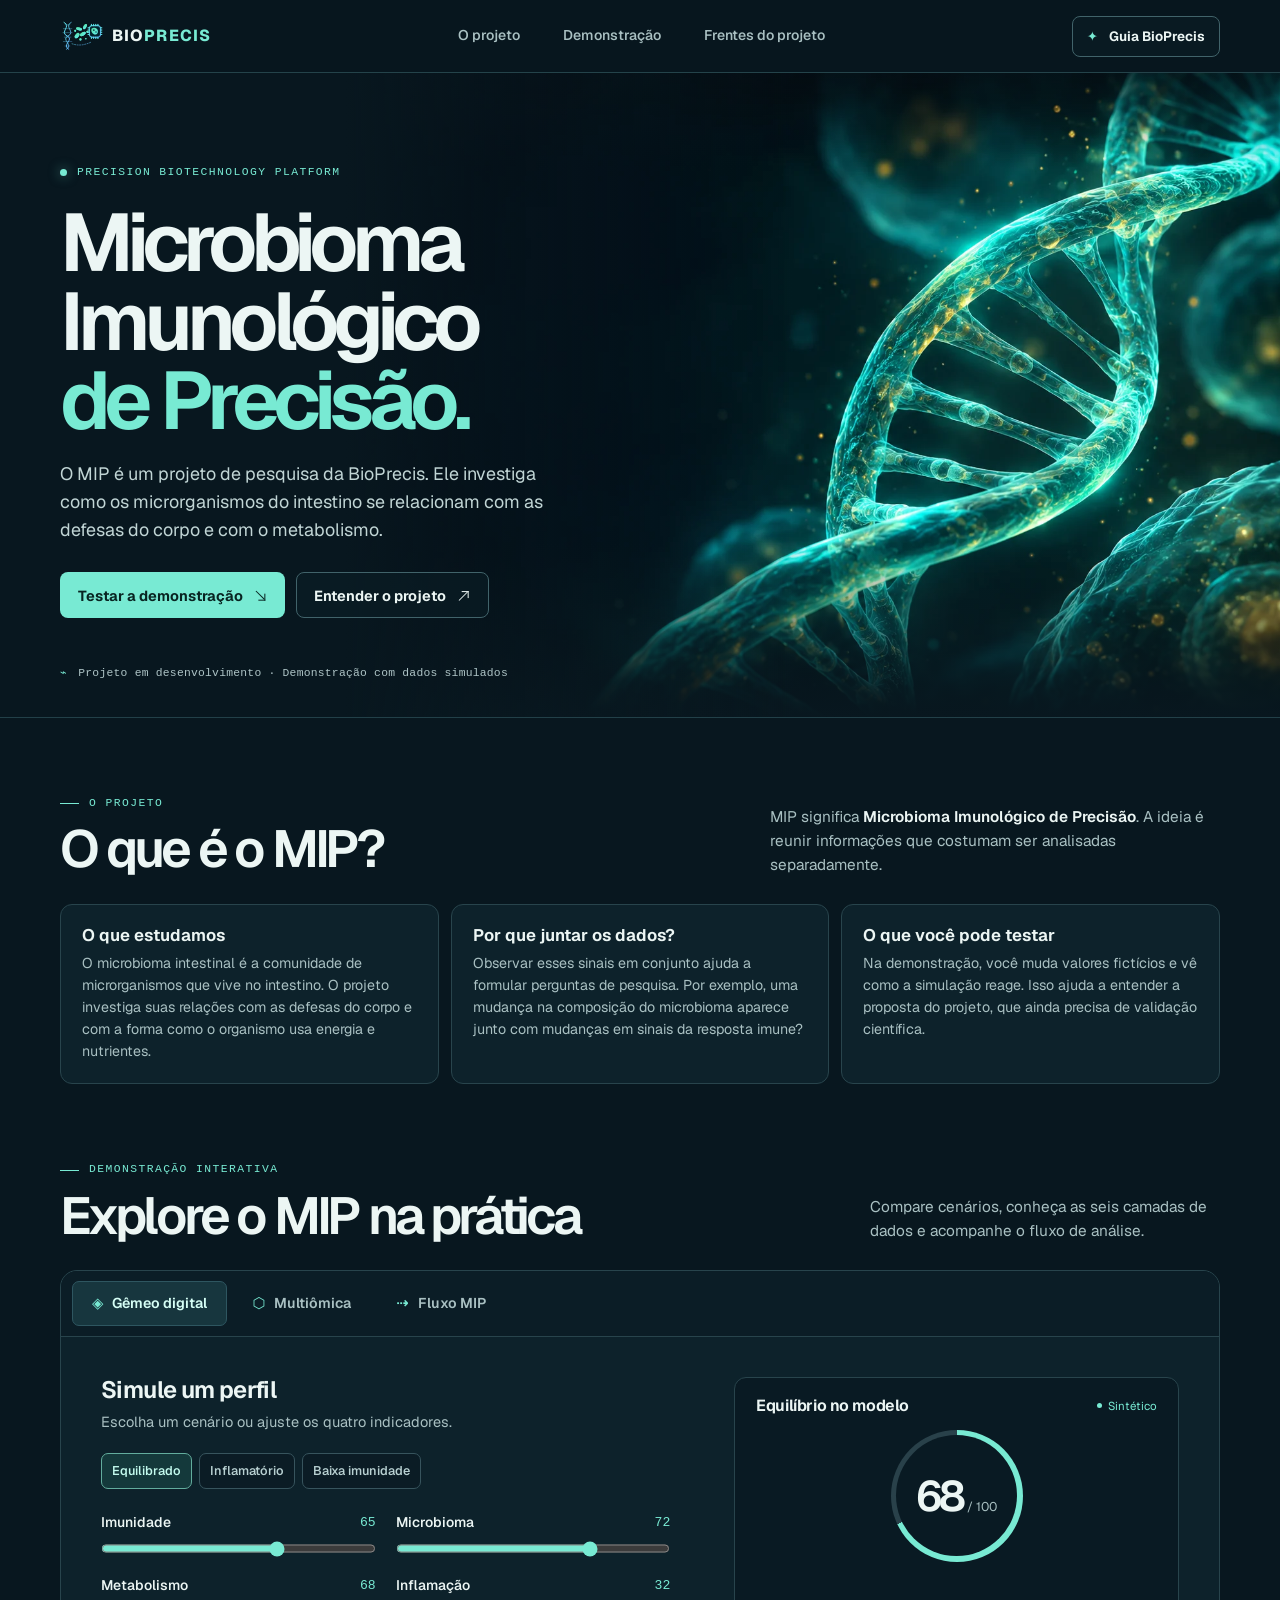
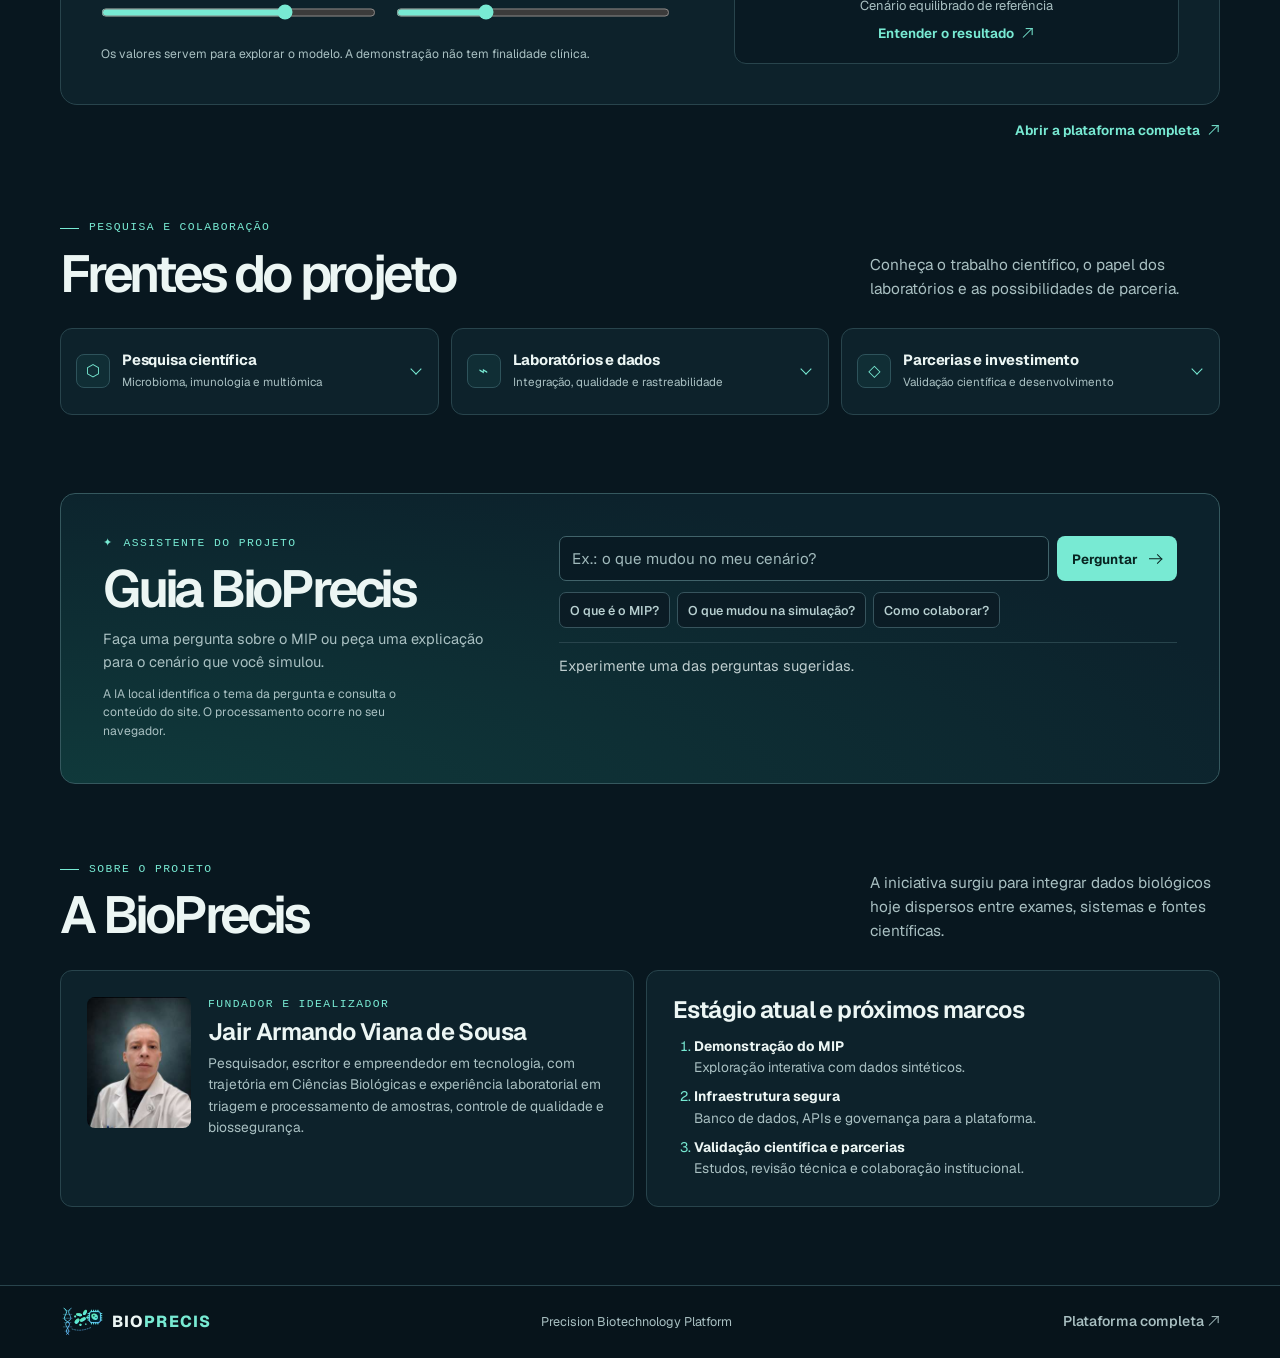
==== commit 1dbb9fdd: "Moderniza o site oficial e simplifica a apresentação do MIP" ====
--- a/index.html
+++ b/index.html
@@ -1,400 +1,248 @@
 <!doctype html>
 <html lang="pt-BR">
 <head>
-<meta charset="utf-8">
-<meta name="viewport" content="width=device-width,initial-scale=1,viewport-fit=cover">
-<meta name="theme-color" content="#061923">
-<title>BIOPRECIS — Precision Biotechnology Platform</title>
-<style>
-:root{--bg:#04151e;--bg2:#082b39;--panel:#0a3444;--panel2:#10495c;--line:#28677a;--text:#effcff;--muted:#aac9d2;--cyan:#63f0f2;--blue:#62aaff;--green:#55dda2;--yellow:#ffd36a;--red:#ff7088;--shadow:0 18px 55px rgba(0,0,0,.32)}
-:root.light{--bg:#eaf4f6;--bg2:#dbecef;--panel:#fff;--panel2:#edf8fa;--line:#bad6dd;--text:#14313b;--muted:#55727c;--shadow:0 14px 40px rgba(20,61,73,.13)}
-*{box-sizing:border-box}html{scroll-behavior:smooth}body{margin:0;min-height:100vh;font-family:Inter,Arial,sans-serif;color:var(--text);background:radial-gradient(circle at 90% 5%,#15566b 0,var(--bg2) 31%,var(--bg) 74%);overflow-x:hidden}
-:root.light body{background:radial-gradient(circle at 90% 5%,#d4f2f5 0,#edf7f8 38%,#e4eff1 100%)}
-button,input,select,textarea{font:inherit}.btn{border:0;border-radius:11px;padding:10px 13px;font-weight:800;cursor:pointer}.primary{background:var(--cyan);color:#05262d}.secondary{background:#2d6375;color:#fff}.ghost{background:transparent;border:1px solid #397689;color:var(--text)}
-.shell{display:grid;grid-template-columns:260px minmax(0,1fr);min-height:100vh}.side{position:sticky;top:0;height:100vh;background:rgba(3,18,25,.97);border-right:1px solid var(--line);padding:22px 15px;overflow:auto;z-index:20}
-:root.light .side{background:rgba(249,253,254,.98)}.brand{font-size:25px;font-weight:950;letter-spacing:.8px}.brand span{color:var(--cyan)}.brand-sub{color:var(--muted);font-size:11px;margin:5px 0 18px}
-.nav{display:grid;gap:4px}.nav button{border:0;background:transparent;color:var(--muted);text-align:left;padding:12px 13px;border-radius:12px;white-space:nowrap}.nav button:hover,.nav button.active{background:#123d4d;color:#fff}:root.light .nav button:hover,:root.light .nav button.active{background:#d9eef2;color:#14313b}.side-note{margin-top:18px;color:#789aa5;font-size:10px;line-height:1.5}
-main{padding:20px;max-width:1500px;width:100%;margin:auto}.topbar{display:flex;justify-content:space-between;gap:12px;align-items:flex-start;margin-bottom:16px}.topbar h1{margin:0;font-size:clamp(23px,3vw,31px)}.topbar p{margin:5px 0 0;color:var(--muted)}.top-actions{display:flex;gap:7px;flex-wrap:wrap;justify-content:flex-end}.badge{display:inline-flex;align-items:center;gap:7px;padding:8px 11px;border-radius:999px;background:#0a3342;border:1px solid #34788b;color:var(--cyan);font-size:12px}:root.light .badge{background:#e7f7f8}
-.page{display:none}.page.active{display:block}.grid{display:grid;gap:14px}.metrics{grid-template-columns:repeat(4,minmax(0,1fr))}.two{grid-template-columns:minmax(0,1.15fr) minmax(0,.85fr)}.three{grid-template-columns:repeat(3,minmax(0,1fr))}.four{grid-template-columns:repeat(4,minmax(0,1fr))}.flow{grid-template-columns:repeat(5,minmax(0,1fr))}
-.card{background:linear-gradient(150deg,rgba(16,73,92,.97),rgba(7,39,52,.98));border:1px solid var(--line);border-radius:18px;padding:17px;box-shadow:var(--shadow);min-width:0}:root.light .card{background:linear-gradient(150deg,#fff,#edf8fa)}.explain{border-left:4px solid var(--cyan)}.explain h3{margin:0 0 7px;color:var(--cyan)}.explain p{margin:0;color:var(--muted);line-height:1.6}.metric small{color:var(--muted)}.metric b{display:block;font-size:clamp(28px,4vw,37px);color:var(--cyan);margin:5px 0}.section{display:flex;justify-content:space-between;align-items:center;gap:10px;margin:20px 0 11px}.section h2{margin:0;font-size:20px}
-.step{padding:15px 10px;text-align:center;border-radius:14px;background:#082d3a;border:1px solid #285e72}.step b{display:block;color:var(--cyan);margin-bottom:6px}.list{display:grid;gap:9px}.item{padding:11px 12px;border-radius:12px;background:#082c39;border:1px solid #275e72}.item b{color:var(--cyan)}:root.light .item{background:#eef8fa}.muted{color:var(--muted)}.notice{padding:12px 14px;border-radius:12px;background:#30291a;border:1px solid #7d6b2e;color:#ffe7a0;font-size:12px;line-height:1.55}.chips{display:flex;gap:7px;flex-wrap:wrap}.chip{font-size:11px;padding:6px 8px;border-radius:999px;background:#0a3140;color:#dcf9fb}
-.actions{display:flex;justify-content:flex-end;gap:8px;flex-wrap:wrap;margin-top:14px}.chart{display:block;width:100%;height:250px;max-width:100%}label{display:block;color:var(--muted);font-size:12px;margin-bottom:5px}input,select,textarea{width:100%;padding:10px 11px;border-radius:10px;border:1px solid #367487;background:#082c39;color:var(--text)}:root.light input,:root.light select,:root.light textarea{background:#fff}
-.progress{height:9px;background:#061f29;border-radius:99px;overflow:hidden}.bar{height:100%;background:linear-gradient(90deg,var(--blue),var(--cyan))}
-/* splash v2 - intro futurista com logo integrado */
-.splash{position:fixed;inset:0;z-index:300;display:grid;place-items:center;padding:18px;background:
-linear-gradient(rgba(4,20,28,.4),rgba(4,20,28,.4)),
-radial-gradient(circle at 50% 30%,rgba(99,240,242,.16),transparent 28%),
-linear-gradient(180deg,#061923 0%,#04131b 100%);transition:opacity .55s ease,visibility .55s ease;overflow:hidden}
-.splash.closed{opacity:0;visibility:hidden;pointer-events:none}
-.splash:before{content:"";position:absolute;inset:0;background:
-linear-gradient(90deg,transparent 49.7%,rgba(99,240,242,.07) 50%,transparent 50.3%),
-linear-gradient(transparent 49.7%,rgba(99,240,242,.05) 50%,transparent 50.3%);background-size:70px 70px;mask-image:linear-gradient(to bottom,rgba(0,0,0,.7),transparent 90%);pointer-events:none}
-.splash-panel{position:relative;width:min(95vw,760px);max-height:96vh;overflow:auto;padding:14px}
-.splash-frame{position:relative;border-radius:30px;border:1px solid rgba(99,240,242,.22);background:linear-gradient(180deg,rgba(9,42,54,.78),rgba(5,23,31,.96));box-shadow:0 30px 90px rgba(0,0,0,.5);padding:24px;overflow:hidden}
-.splash-frame:before,.splash-frame:after{content:"";position:absolute;width:170px;height:170px;border:1px solid rgba(99,240,242,.16);border-radius:50%;pointer-events:none}
-.splash-frame:before{left:-70px;top:-70px}.splash-frame:after{right:-70px;bottom:-70px}
-.scanline{position:absolute;left:0;right:0;height:2px;background:linear-gradient(90deg,transparent,var(--cyan),transparent);box-shadow:0 0 14px var(--cyan);animation:scan 4.5s linear infinite;opacity:.35}
-@keyframes scan{0%{top:5%}100%{top:95%}}
-.intro-grid{display:grid;grid-template-columns:minmax(0,1.05fr) minmax(260px,.95fr);gap:24px;align-items:center}
-.intro-visual{position:relative;min-height:360px;display:grid;place-items:center}
-.intro-logo-card{position:relative;width:min(100%,480px);transform-style:preserve-3d;animation:logoHover 4s ease-in-out infinite}
-.intro-logo-card img{display:block;width:100%;border-radius:26px;border:1px solid rgba(255,255,255,.12);box-shadow:0 25px 70px rgba(0,0,0,.45),0 0 60px rgba(99,240,242,.12)}
-.logo-halo{position:absolute;inset:-18px;border-radius:34px;border:1px solid rgba(99,240,242,.18);animation:halo 3s ease-in-out infinite}
-.logo-halo:before,.logo-halo:after{content:"";position:absolute;inset:12%;border-radius:50%;border:1px solid rgba(98,170,255,.2);transform:rotate(28deg)}
-.logo-halo:after{transform:rotate(-28deg)}
-@keyframes logoHover{50%{transform:translateY(-8px) rotateY(2deg)}}
-@keyframes halo{50%{transform:scale(1.025);opacity:.7}}
-.intro-copy{text-align:left;position:relative;z-index:2}
-.eyebrow{font-size:12px;letter-spacing:2.4px;text-transform:uppercase;color:var(--cyan);font-weight:800;margin-bottom:8px}
-.intro-copy h1{font-size:clamp(40px,8vw,72px);line-height:.95;margin:0 0 14px;letter-spacing:-1.5px}
-.intro-copy h1 span{color:var(--cyan)}
-.intro-copy h2{font-size:clamp(20px,3vw,28px);font-weight:600;margin:0 0 12px;color:#dffcff}
-.intro-copy p{color:var(--muted);line-height:1.75;margin:0}
-.intro-stat-row{display:grid;grid-template-columns:repeat(3,1fr);gap:8px;margin-top:16px}
-.intro-stat{padding:10px;border-radius:12px;border:1px solid rgba(99,240,242,.14);background:rgba(6,36,47,.72);text-align:center}
-.intro-stat b{display:block;color:var(--cyan);font-size:18px}.intro-stat small{color:var(--muted)}
-.intro-actions{display:flex;gap:10px;flex-wrap:wrap;margin-top:18px}
-.btn-intro-primary{background:linear-gradient(90deg,var(--cyan),#70d8ff);color:#04242c;border:0;border-radius:12px;padding:12px 16px;font-weight:900;cursor:pointer;box-shadow:0 0 28px rgba(99,240,242,.22)}
-.btn-intro-secondary{background:rgba(12,48,61,.8);color:#eaffff;border:1px solid rgba(99,240,242,.28);border-radius:12px;padding:12px 16px;font-weight:800;cursor:pointer}
-.intro-foot{display:flex;justify-content:space-between;gap:10px;align-items:center;flex-wrap:wrap;margin-top:18px;padding-top:14px;border-top:1px solid rgba(99,240,242,.12);font-size:11px;color:#7fa7b1}
-.pulse-dot{display:inline-block;width:8px;height:8px;border-radius:50%;background:var(--green);box-shadow:0 0 10px var(--green);margin-right:6px;animation:pulseDot 1.7s infinite}
-@keyframes pulseDot{50%{opacity:.45;transform:scale(.75)}}
-@media(max-width:760px){.intro-grid{grid-template-columns:1fr}.intro-copy{text-align:center}.intro-actions{justify-content:center}.intro-visual{min-height:280px}.intro-stat-row{grid-template-columns:1fr 1fr 1fr}.splash-frame{padding:18px}}
-/* login */.login-modal{position:fixed;inset:0;z-index:280;display:none;place-items:center;padding:18px;background:rgba(2,14,20,.88);backdrop-filter:blur(8px)}.login-modal.open{display:grid}.login-box{width:min(95vw,760px);display:grid;grid-template-columns:.9fr 1.1fr;overflow:hidden;padding:0}.login-side{padding:28px;background:linear-gradient(145deg,#0c4051,#082833)}.role-cards{display:grid;gap:9px;margin-top:16px}.role-card{border:1px solid #347386;background:#092d3a;color:#dff9fb;padding:11px 12px;border-radius:12px;text-align:left;cursor:pointer}.role-card.active{border-color:var(--cyan);box-shadow:0 0 0 2px rgba(99,240,242,.15)}.login-form{padding:28px}.login-status{min-height:22px;color:var(--yellow);font-size:12px;margin-top:9px}
-/* digital twin */
-.twin-grid{display:grid;grid-template-columns:minmax(0,1.1fr) minmax(330px,.9fr);gap:14px;margin-top:14px}.twin-stage{min-height:560px;position:relative;overflow:hidden}.human{position:relative;width:280px;height:440px;margin:42px auto 10px;transition:filter .35s,transform .35s}.head{position:absolute;width:78px;height:78px;left:101px;top:0;border:3px solid var(--cyan);border-radius:50%;box-shadow:0 0 25px rgba(99,240,242,.5)}.torso{position:absolute;left:68px;top:84px;width:144px;height:194px;border:3px solid var(--cyan);border-radius:48% 48% 33% 33%;box-shadow:inset 0 0 28px rgba(99,240,242,.13),0 0 24px rgba(99,240,242,.2)}.arm{position:absolute;top:108px;width:40px;height:180px;border:3px solid var(--cyan);border-radius:28px}.arm.l{left:28px;transform:rotate(10deg)}.arm.r{right:28px;transform:rotate(-10deg)}.leg{position:absolute;top:270px;width:52px;height:156px;border:3px solid var(--cyan);border-radius:28px}.leg.l{left:72px}.leg.r{right:72px}.pulse{position:absolute;inset:68px 32px 0;border:1px solid rgba(99,240,242,.25);border-radius:50%;animation:pulse 4s ease-in-out infinite}@keyframes pulse{50%{transform:scale(1.08);opacity:.45}}.organ{position:absolute;transition:all .28s ease;border-radius:50%}.immune{width:46px;height:46px;left:117px;top:127px;background:var(--green)}.micro{width:62px;height:44px;left:109px;top:214px;background:var(--yellow);border-radius:44%}.metab{width:38px;height:38px;left:90px;top:174px;background:var(--blue)}.inflam{width:38px;height:38px;left:151px;top:174px;background:var(--red)}.kpis{display:grid;grid-template-columns:repeat(2,1fr);gap:9px;margin-top:12px}.kpi{padding:11px;border-radius:12px;background:#082c39;border:1px solid #275f72}.kpi b{display:block;color:var(--cyan);font-size:23px}.status{margin-top:12px;padding:12px;border-radius:12px;background:#092f3e;border:1px solid #347789;line-height:1.55}.controls{display:grid;gap:11px}.control{padding:12px;border-radius:13px;background:#082c39;border:1px solid #275f72}.control-head{display:flex;justify-content:space-between;gap:8px;margin-bottom:8px}.control-head b{color:var(--cyan)}.control input[type=range]{width:100%;accent-color:#63f0f2}.simlog{display:grid;gap:7px;max-height:190px;overflow:auto;margin-top:9px}.simlog .entry{padding:9px;border-radius:10px;background:#082c39;border:1px solid #275f72;font-size:12px}
-/* demos */
-.demo-grid{display:grid;grid-template-columns:repeat(3,minmax(0,1fr));gap:12px}.demo-card h3{margin:0 0 7px;color:var(--cyan)}.demo-card p{color:var(--muted);line-height:1.5;min-height:44px}.demo-progress{height:8px;background:#061f29;border-radius:99px;overflow:hidden;margin:9px 0}.demo-progress span{display:block;height:100%;width:0;background:linear-gradient(90deg,var(--blue),var(--cyan));transition:width .35s}.demo-output{margin-top:9px;padding:10px;border-radius:10px;background:#072935;border:1px solid #245d70;color:#d9f7fa;font-size:12px;line-height:1.5}.pipeline-node{display:grid;grid-template-columns:36px 1fr auto;gap:10px;align-items:center;padding:11px;border-radius:12px;background:#082c39;border:1px solid #275f72;margin-bottom:8px}.pipeline-node.running{border-color:var(--yellow)}.pipeline-node.done{border-color:var(--green)}.pipeline-node .num{width:32px;height:32px;border-radius:50%;display:grid;place-items:center;background:#0d4253;color:var(--cyan);font-weight:900}
-/* AI */
-.ai-shell{display:grid;grid-template-columns:minmax(0,1.2fr) minmax(300px,.8fr);gap:14px;margin-top:14px}.ai-chat-card{display:grid;grid-template-rows:auto minmax(390px,1fr) auto auto}.ai-head{display:flex;justify-content:space-between;gap:12px;align-items:center;padding-bottom:12px;border-bottom:1px solid var(--line)}.ai-avatar{width:44px;height:44px;border-radius:14px;display:grid;place-items:center;background:radial-gradient(circle,#63f0f2,#1b6e82);color:#05262d;font-size:22px;font-weight:950}.ai-head-left{display:flex;gap:10px;align-items:center}.ai-online{color:var(--green);font-size:11px}.ai-messages{display:grid;gap:10px;align-content:start;overflow:auto;max-height:510px;padding:13px 4px 6px 0}.ai-msg{max-width:88%;padding:11px 13px;border-radius:14px;line-height:1.52;font-size:13px}.ai-msg.bot{background:#0a3140;border:1px solid #286276}.ai-msg.user{background:#1d5d6e;margin-left:auto}.ai-msg .meta{font-size:10px;color:var(--muted);margin-top:5px}.ai-input-wrap{display:grid;grid-template-columns:1fr auto;gap:8px;margin-top:10px}.ai-input-wrap textarea{min-height:52px;max-height:120px}.ai-suggestions{display:flex;gap:7px;flex-wrap:wrap;margin-top:9px}.ai-side{display:grid;gap:12px}.ai-action{padding:11px;border-radius:12px;background:#082c39;border:1px solid #275f72}.ai-action b{color:var(--cyan)}.ai-command{padding:9px;border-radius:10px;background:#082c39;border:1px solid #275f72;font-size:12px;cursor:pointer;margin-bottom:7px}
-/* founder */
-.founder{display:grid;grid-template-columns:minmax(240px,330px) minmax(0,1fr);gap:23px;align-items:center}.founder img{width:100%;max-height:470px;object-fit:cover;object-position:center top;border-radius:22px;border:1px solid #3b7d91;box-shadow:0 22px 55px rgba(0,0,0,.45)}.founder h2{font-size:clamp(30px,4vw,49px);margin:0}.role{font-size:18px;font-weight:850;color:var(--cyan)}.bio{line-height:1.75;color:#d9eef2}.timeline{position:relative;padding-left:23px}.timeline:before{content:"";position:absolute;left:6px;top:5px;bottom:5px;width:2px;background:linear-gradient(var(--cyan),var(--blue))}.milestone{position:relative;margin-bottom:12px;padding:12px 14px;border-radius:12px;background:#082c39;border:1px solid #275f72}.milestone:before{content:"";position:absolute;left:-23px;top:17px;width:11px;height:11px;border-radius:50%;background:var(--cyan)}.footer{text-align:center;margin-top:24px;padding:22px;border-top:1px solid #285f72;color:var(--muted)}
-.toast{position:fixed;right:18px;bottom:18px;z-index:500;max-width:360px;padding:12px 14px;border-radius:12px;background:#0d4051;border:1px solid #3d8195;color:#eafcff;opacity:0;transform:translateY(16px);pointer-events:none;transition:.25s}.toast.show{opacity:1;transform:translateY(0)}
-dialog{border:1px solid #397789;border-radius:18px;background:#103b4b;color:var(--text);width:min(94vw,660px);padding:0}dialog::backdrop{background:rgba(0,0,0,.72)}.modal{padding:19px}
-@media(max-width:1120px){.shell{grid-template-columns:1fr}.side{position:static;height:auto}.nav{display:flex;overflow:auto}.side-note{display:none}.metrics,.four{grid-template-columns:repeat(2,minmax(0,1fr))}.two,.three,.founder,.twin-grid,.ai-shell{grid-template-columns:1fr}.flow{grid-template-columns:repeat(2,minmax(0,1fr))}.founder img{max-width:380px;margin:auto}.demo-grid{grid-template-columns:1fr 1fr}}
-@media(max-width:740px){.login-box{grid-template-columns:1fr;max-height:94vh;overflow:auto}.login-side,.login-form{padding:20px}}
-@media(max-width:650px){main{padding:13px}.topbar{flex-direction:column}.top-actions{justify-content:flex-start;width:100%}.metrics,.four,.kpis,.demo-grid{grid-template-columns:1fr}.flow{grid-template-columns:1fr}.chart{height:230px}.ai-input-wrap{grid-template-columns:1fr}}
-
-<style id="intro-no-logo-fix">
-.intro-visual{
-  min-height:360px;
-  display:grid;
-  place-items:center;
-}
-.intro-visual .atom{
-  position:relative;
-  filter:drop-shadow(0 0 24px rgba(99,240,242,.28));
-}
-.intro-visual .atom .ring{
-  position:absolute;
-  inset:22px;
-  border:3px solid rgba(99,240,242,.9);
-  border-radius:50%;
-  animation:spin 5.5s linear infinite;
-}
-.intro-visual .atom .ring:nth-child(2){
-  transform:rotate(60deg) scale(.82);
-  border-color:rgba(98,170,255,.88);
-  animation-direction:reverse;
-}
-.intro-visual .atom .ring:nth-child(3){
-  transform:rotate(120deg) scale(.66);
-  border-color:rgba(85,221,162,.86);
-}
-.intro-visual .atom .core{
-  position:absolute;
-  inset:82px;
-  border-radius:50%;
-  background:radial-gradient(circle,var(--cyan),#26748b);
-  box-shadow:0 0 35px var(--cyan);
-}
-@media(max-width:760px){
-  .intro-visual{min-height:250px}
-  .intro-visual .atom{transform:scale(.82)}
-}
-</style>
-
-<style id="bioprecis-mark-only">
-.bioprecis-mark{position:relative;width:min(92%,390px);aspect-ratio:1.18/1;border:0;background:radial-gradient(circle at 50% 44%,rgba(18,91,109,.22),rgba(4,24,33,.04) 60%,transparent 72%);padding:8px;cursor:pointer;color:inherit;display:grid;place-items:center;isolation:isolate;outline:none;transform:translateZ(0)}
-.bioprecis-mark::before{content:"";position:absolute;inset:7%;border:1px solid rgba(99,240,242,.15);border-radius:42%;transform:rotate(8deg);animation:markOrbitA 8s linear infinite;z-index:-1}.bioprecis-mark::after{content:"";position:absolute;inset:15%;border:1px solid rgba(98,170,255,.14);border-radius:46%;transform:rotate(-18deg);animation:markOrbitB 11s linear infinite;z-index:-1}
-.mark-svg{width:100%;height:auto;overflow:visible;filter:drop-shadow(0 0 18px rgba(99,240,242,.18));transition:transform .45s ease,filter .45s ease}.dna-part{transform-origin:85px 125px;animation:dnaBreath 3.8s ease-in-out infinite}.microbe-part ellipse,.microbe-part circle{transform-box:fill-box;transform-origin:center;animation:microFloat 3.2s ease-in-out infinite}.microbe-part ellipse:nth-child(2),.microbe-part circle:nth-child(6){animation-delay:-1.1s}.microbe-part ellipse:nth-child(3),.microbe-part circle:nth-child(7){animation-delay:-2s}.chip-part{transform-origin:288px 93px;animation:chipPulse 3.6s ease-in-out infinite}.data-flow{animation:dataMove 2.8s linear infinite}
-.mark-caption{position:absolute;bottom:15%;font-size:clamp(19px,4vw,28px);font-weight:950;letter-spacing:4px;color:#eaffff;text-shadow:0 0 18px rgba(99,240,242,.45)}.mark-touch{position:absolute;bottom:7%;font-size:10px;letter-spacing:1.5px;text-transform:uppercase;color:#6f9aa5;opacity:.85}.mark-halo{position:absolute;border-radius:50%;pointer-events:none;z-index:-1}.mark-halo-a{width:45%;height:45%;background:radial-gradient(circle,rgba(99,240,242,.15),transparent 68%);animation:haloBreathe 3s ease-in-out infinite}.mark-halo-b{width:72%;height:72%;border:1px solid rgba(85,221,162,.1);animation:markOrbitB 10s linear infinite}
-.bioprecis-mark:hover .mark-svg,.bioprecis-mark:focus-visible .mark-svg,.bioprecis-mark.activated .mark-svg{transform:scale(1.045);filter:drop-shadow(0 0 28px rgba(99,240,242,.38)) drop-shadow(0 0 42px rgba(85,221,162,.16))}.bioprecis-mark.activated .chip-part{animation:chipActive .8s ease-in-out infinite alternate}.bioprecis-mark.activated .dna-part{animation:dnaActive 1.3s ease-in-out infinite alternate}.bioprecis-mark.activated .data-flow{stroke-dasharray:5 7;animation-duration:1.1s}.bioprecis-mark.activated .mark-touch{color:#55dda2;text-shadow:0 0 10px rgba(85,221,162,.5)}
-@keyframes dnaBreath{50%{transform:scale(1.025)}}@keyframes microFloat{50%{transform:translateY(-5px) scale(1.05)}}@keyframes chipPulse{50%{opacity:.82;filter:brightness(1.15)}}@keyframes chipActive{to{transform:translate(247px,52px) scale(1.06) rotate(1.5deg)}}@keyframes dnaActive{to{transform:scale(1.055) rotate(-1deg)}}@keyframes dataMove{to{stroke-dashoffset:-38}}@keyframes haloBreathe{50%{transform:scale(1.13);opacity:.6}}@keyframes markOrbitA{to{transform:rotate(368deg)}}@keyframes markOrbitB{to{transform:rotate(-378deg)}}
-@media(max-width:760px){.bioprecis-mark{width:min(92%,350px)}.mark-caption{bottom:13%}.mark-touch{bottom:5%}}
-</style>
-
-
-<meta name="description" content="BIOPRECIS é uma plataforma demonstrativa de biotecnologia de precisão que integra gêmeo digital, multiômica, inteligência artificial, laboratórios e pesquisa científica.">
-<meta name="keywords" content="BIOPRECIS, biotecnologia de precisão, imunologia de precisão, multiômica, microbioma, inteligência artificial, gêmeo digital, pesquisa científica">
-<meta name="robots" content="index,follow,max-image-preview:large">
-<link rel="canonical" href="https://bioprecis-site.github.io/bioprecis-site/">
-<link rel="manifest" href="manifest.webmanifest">
-<meta property="og:type" content="website"><meta property="og:locale" content="pt_BR"><meta property="og:site_name" content="BIOPRECIS">
-<meta property="og:title" content="BIOPRECIS — Ciência, dados e inteligência em uma única plataforma">
-<meta property="og:description" content="Conheça o MVP interativo da BIOPRECIS: gêmeo digital, multiômica, IA contextual, laboratórios, relatórios e pesquisa.">
-<meta property="og:url" content="https://bioprecis-site.github.io/bioprecis-site/">
-<meta property="og:image" content="https://bioprecis-site.github.io/bioprecis-site/social-card.svg">
-<meta name="twitter:card" content="summary_large_image"><meta name="twitter:title" content="BIOPRECIS — Precision Biotechnology Platform"><meta name="twitter:description" content="MVP interativo de biotecnologia e ciência de dados."><meta name="twitter:image" content="https://bioprecis-site.github.io/bioprecis-site/social-card.svg">
-<script type="application/ld+json">{"@context":"https://schema.org","@type":"SoftwareApplication","name":"BIOPRECIS","applicationCategory":"ScienceApplication","operatingSystem":"Web","url":"https://bioprecis-site.github.io/bioprecis-site/","description":"Plataforma demonstrativa de biotecnologia de precisão, multiômica, gêmeo digital e inteligência artificial.","creator":{"@type":"Person","name":"Jair Armando Viana de Sousa"}}</script>
-
-<style id="bioprecis-11-css">
-:focus-visible{outline:3px solid var(--cyan);outline-offset:3px}.skip-link{position:fixed;left:10px;top:-60px;z-index:999;background:var(--cyan);color:#04242c;padding:10px 14px;border-radius:10px;font-weight:900}.skip-link:focus{top:10px}.scenario-tag{display:inline-flex;margin-left:5px;padding:2px 6px;border-radius:999px;border:1px solid rgba(255,211,106,.38);background:rgba(255,211,106,.08);color:#ffe29a;font-size:9px;font-weight:800;vertical-align:middle}.demo-banner{display:flex;gap:10px;align-items:flex-start;padding:12px 14px;margin-bottom:14px;border-radius:14px;background:rgba(255,211,106,.08);border:1px solid rgba(255,211,106,.28);color:#ffe8aa;font-size:12px;line-height:1.55}.demo-banner b{white-space:nowrap}.mobile-menu-btn{display:none;position:fixed;z-index:260;left:14px;bottom:16px;width:50px;height:50px;border-radius:16px;border:1px solid #397789;background:#0b3a4a;color:#fff;font-size:23px;box-shadow:0 14px 38px rgba(0,0,0,.36)}.module-note{margin-top:9px;padding:9px 10px;border-radius:10px;background:rgba(99,240,242,.055);border:1px solid rgba(99,240,242,.14);color:var(--muted);font-size:11px;line-height:1.5}.institutional-grid{display:grid;grid-template-columns:repeat(3,minmax(0,1fr));gap:12px}.institutional-grid .card h3{color:var(--cyan);margin-top:0}.roadmap{display:grid;gap:8px}.roadmap .item{position:relative;padding-left:17px}.roadmap .item:before{content:"";position:absolute;left:5px;top:16px;width:6px;height:6px;border-radius:50%;background:var(--cyan)}
-@media(max-width:1120px){.mobile-menu-btn{display:block}.side{position:fixed!important;left:-292px;top:0;width:280px;height:100vh!important;transition:left .3s ease;box-shadow:18px 0 50px rgba(0,0,0,.4);z-index:250}.side.mobile-open{left:0}.shell{grid-template-columns:1fr!important}.nav{display:grid!important;overflow:visible!important}.institutional-grid{grid-template-columns:1fr}}
-@media(prefers-reduced-motion:reduce){*,*:before,*:after{animation-duration:.001ms!important;animation-iteration-count:1!important;scroll-behavior:auto!important;transition-duration:.001ms!important}}
-@media print{.side,.topbar,.mobile-menu-btn,.splash,.login-modal,.actions{display:none!important}.shell{display:block}.page{display:none!important}#reports.page{display:block!important}body{background:white!important;color:#111!important}.card{box-shadow:none!important;background:white!important;color:#111!important;border-color:#bbb!important}.muted{color:#444!important}}
-</style>
-<link rel="stylesheet" href="./workspace.css">
+  <meta charset="utf-8">
+  <meta name="viewport" content="width=device-width, initial-scale=1">
+  <meta name="description" content="Conheça o MIP, projeto da BioPrecis sobre a relação entre os microrganismos do intestino, as defesas do corpo e o metabolismo. Explore a demonstração interativa.">
+  <meta name="robots" content="index,follow,max-image-preview:large">
+  <link rel="canonical" href="https://bioprecis-site.github.io/bioprecis-site/">
+  <link rel="manifest" href="manifest.webmanifest">
+  <meta property="og:type" content="website">
+  <meta property="og:locale" content="pt_BR">
+  <meta property="og:site_name" content="BioPrecis">
+  <meta property="og:title" content="BioPrecis | Microbioma Imunológico de Precisão">
+  <meta property="og:description" content="O que o intestino tem a ver com as defesas do corpo? Conheça o projeto MIP e teste a demonstração.">
+  <meta property="og:url" content="https://bioprecis-site.github.io/bioprecis-site/">
+  <meta property="og:image" content="https://bioprecis-site.github.io/bioprecis-site/social-card.svg">
+  <meta name="twitter:card" content="summary_large_image">
+  <meta name="color-scheme" content="dark">
+  <meta name="theme-color" content="#08171f">
+  <title>BioPrecis | Microbioma Imunológico de Precisão</title>
+  <link rel="icon" href="assets/bioprecis-mark.svg" type="image/svg+xml">
+  <link rel="preload" href="assets/geist.woff2" as="font" type="font/woff2" crossorigin>
+  <link rel="stylesheet" href="styles.css">
+  <script type="module" src="app.js"></script>
 </head>
 <body>
-<a class="skip-link" href="#main-content">Pular para o conteúdo principal</a>
-<button class="mobile-menu-btn" type="button" id="mobileMenu" aria-label="Abrir menu" aria-controls="workspaceNav" aria-expanded="false" onclick="toggleMobileMenu()">☰</button>
-<div class="splash" id="splash">
- <div class="splash-panel">
-  <div class="splash-frame">
-   <div class="scanline"></div>
-   <div class="intro-grid">
-    <div class="intro-visual">
-      <button class="bioprecis-mark" type="button" aria-label="Logo interativa da BIOPRECIS" onclick="this.classList.toggle('activated')">
-        <span class="mark-halo mark-halo-a"></span>
-        <span class="mark-halo mark-halo-b"></span>
-        <svg class="mark-svg" viewBox="0 0 360 250" role="img" aria-label="DNA, microbioma e biotecnologia BIOPRECIS">
-          <defs>
-            <linearGradient id="bpCyan" x1="0" y1="0" x2="1" y2="1"><stop offset="0" stop-color="#63f0f2"/><stop offset="1" stop-color="#62aaff"/></linearGradient>
-            <linearGradient id="bpGreen" x1="0" y1="0" x2="1" y2="1"><stop offset="0" stop-color="#55dda2"/><stop offset="1" stop-color="#63f0f2"/></linearGradient>
-            <filter id="bpGlow" x="-40%" y="-40%" width="180%" height="180%"><feGaussianBlur stdDeviation="4" result="blur"/><feMerge><feMergeNode in="blur"/><feMergeNode in="SourceGraphic"/></feMerge></filter>
-          </defs>
-          <g class="dna-part" fill="none" stroke="url(#bpCyan)" stroke-width="7" stroke-linecap="round">
-            <path d="M58 28 C118 56 20 98 82 126 C137 151 35 191 93 222"/><path d="M111 28 C51 56 149 98 87 126 C32 151 134 191 76 222" opacity=".82"/><path d="M67 46 L101 46 M53 73 L116 73 M50 102 L118 102 M60 134 L109 134 M53 166 L116 166 M65 198 L101 198" stroke-width="4" opacity=".65"/>
-          </g>
-          <g class="microbe-part" fill="url(#bpGreen)" filter="url(#bpGlow)">
-            <ellipse cx="170" cy="75" rx="23" ry="10" transform="rotate(12 170 75)"/><ellipse cx="214" cy="58" rx="11" ry="21" transform="rotate(31 214 58)"/><ellipse cx="198" cy="111" rx="24" ry="12" transform="rotate(-28 198 111)"/><ellipse cx="155" cy="123" rx="13" ry="22" transform="rotate(40 155 123)"/><circle cx="232" cy="96" r="8"/><circle cx="141" cy="88" r="7"/><circle cx="180" cy="151" r="8"/><circle cx="220" cy="145" r="5"/>
-          </g>
-          <g class="chip-part" transform="translate(247 52)" filter="url(#bpGlow)">
-            <rect x="0" y="0" width="82" height="82" rx="18" fill="rgba(6,35,46,.82)" stroke="url(#bpCyan)" stroke-width="6"/><path d="M17 20 C35 7 62 17 63 40 C64 60 48 68 31 59 C17 52 9 35 17 20Z" fill="url(#bpGreen)"/><circle cx="33" cy="32" r="6" fill="#082b39"/><circle cx="49" cy="45" r="5" fill="#082b39"/><path d="M15 -10 V0 M31 -10 V0 M47 -10 V0 M63 -10 V0 M15 82 V92 M31 82 V92 M47 82 V92 M63 82 V92 M-10 15 H0 M-10 31 H0 M-10 47 H0 M-10 63 H0 M82 15 H92 M82 31 H92 M82 47 H92 M82 63 H92" stroke="#63f0f2" stroke-width="5" stroke-linecap="round"/>
-          </g>
-          <path class="data-flow" d="M118 182 C165 198 209 192 260 170" fill="none" stroke="url(#bpCyan)" stroke-width="4" stroke-linecap="round" stroke-dasharray="8 11"/>
-        </svg>
-        <span class="mark-caption">BIOPRECIS</span>
-        <span class="mark-touch">toque para interagir</span>
-      </button>
+  <a class="skip" href="#conteudo">Ir para o conteúdo</a>
+  <header class="site-header">
+    <div class="wrap nav">
+      <a class="wordmark" href="#inicio" aria-label="BioPrecis, início">
+        <img src="assets/bioprecis-mark.svg" width="43" height="30" alt="">
+        <span>BIO<b>PRECIS</b></span>
+      </a>
+      <nav aria-label="Navegação principal">
+        <a href="#projeto">O projeto</a>
+        <a href="#explorar">Demonstração</a>
+        <a href="#frentes">Frentes do projeto</a>
+      </nav>
+      <a class="button outline small nav-cta" href="#guia"><span class="sparkle" aria-hidden="true">✦</span> Guia BioPrecis</a>
     </div>
-    <div class="intro-copy">
-      <div class="eyebrow">Precision Biotechnology Platform</div>
-      <h1>BIO<span>PRECIS</span></h1>
-      <h2>Ciência, dados e inteligência em uma única plataforma.</h2>
-      <p></p>
-      <div class="intro-stat-row">
-        <div class="intro-stat"><b>AI</b><small>Assistente</small></div>
-        <div class="intro-stat"><b>6</b><small>Camadas ômicas</small></div>
-        <div class="intro-stat"><b>3D</b><small>Gêmeo digital</small></div>
-      </div>
-      <div class="intro-actions">
-        <button class="btn-intro-primary" onclick="enterApp()">Entrar na plataforma</button>
-        <button class="btn-intro-secondary" onclick="openLogin()">Acessar com perfil</button>
-      </div>
+  </header>
+
+  <main id="conteudo">
+    <section class="hero" id="inicio" aria-labelledby="hero-title">
+      <div class="hero-image"></div>
+      <div class="wrap hero-content">
+        <p class="eyebrow"><span class="signal"></span> Precision Biotechnology Platform</p>
+        <h1 id="hero-title">Microbioma <br class="desktop-break">Imunológico <br class="desktop-break"><em>de Precisão.</em></h1>
+        <p class="hero-description">O MIP é um projeto de pesquisa da BioPrecis. Ele investiga como os microrganismos do intestino se relacionam com as defesas do corpo e com o metabolismo.</p>
+        <div class="actions">
+          <a class="button primary" href="#explorar">Testar a demonstração <span class="arrow arrow-down" aria-hidden="true"></span></a>
+          <a class="button outline" href="#projeto">Entender o projeto <span class="arrow arrow-up" aria-hidden="true"></span></a>
+        </div>
+        <div class="hero-note"><span aria-hidden="true">⌁</span> Projeto em desenvolvimento · Demonstração com dados simulados</div>
+      </div>
+    </section>
+
+    <section class="section wrap" id="projeto" aria-labelledby="project-title">
+      <div class="section-head project-head">
+        <div>
+          <p class="eyebrow"><span class="dash"></span> O projeto</p>
+          <h2 id="project-title">O que é o MIP?</h2>
+        </div>
+        <p>MIP significa <strong>Microbioma Imunológico de Precisão</strong>. A ideia é reunir informações que costumam ser analisadas separadamente.</p>
+      </div>
+      <div class="project-grid">
+        <article>
+          <h3>O que estudamos</h3>
+          <p>O microbioma intestinal é a comunidade de microrganismos que vive no intestino. O projeto investiga suas relações com as defesas do corpo e com a forma como o organismo usa energia e nutrientes.</p>
+        </article>
+        <article>
+          <h3>Por que juntar os dados?</h3>
+          <p>Observar esses sinais em conjunto ajuda a formular perguntas de pesquisa. Por exemplo, uma mudança na composição do microbioma aparece junto com mudanças em sinais da resposta imune?</p>
+        </article>
+        <article>
+          <h3>O que você pode testar</h3>
+          <p>Na demonstração, você muda valores fictícios e vê como a simulação reage. Isso ajuda a entender a proposta do projeto, que ainda precisa de validação científica.</p>
+        </article>
+      </div>
+    </section>
+
+    <section class="section wrap" id="explorar" aria-labelledby="explore-title">
+      <div class="section-head">
+        <div>
+          <p class="eyebrow"><span class="dash"></span> Demonstração interativa</p>
+          <h2 id="explore-title">Explore o MIP na prática</h2>
+        </div>
+        <p>Compare cenários, conheça as seis camadas de dados e acompanhe o fluxo de análise.</p>
+      </div>
+      <div class="explorer">
+        <div class="tabs" role="tablist" aria-label="Módulos do MIP">
+          <button type="button" role="tab" id="tab-gemeo" aria-controls="painel-gemeo" aria-selected="true"><span aria-hidden="true">◈</span> Gêmeo digital</button>
+          <button type="button" role="tab" id="tab-multiomica" aria-controls="painel-multiomica" aria-selected="false" tabindex="-1"><span aria-hidden="true">⬡</span> Multiômica</button>
+          <button type="button" role="tab" id="tab-fluxo" aria-controls="painel-fluxo" aria-selected="false" tabindex="-1"><span aria-hidden="true">⇢</span> Fluxo MIP</button>
+        </div>
+
+        <div class="module twin" role="tabpanel" id="painel-gemeo" aria-labelledby="tab-gemeo" tabindex="0">
+          <div class="controls">
+            <h3>Simule um perfil</h3>
+            <p>Escolha um cenário ou ajuste os quatro indicadores.</p>
+            <div class="chips" aria-label="Cenários de simulação">
+              <button type="button" data-scenario="equilibrado" aria-pressed="true">Equilibrado</button>
+              <button type="button" data-scenario="inflamatorio" aria-pressed="false">Inflamatório</button>
+              <button type="button" data-scenario="imunidade" aria-pressed="false">Baixa imunidade</button>
+            </div>
+            <div class="sliders">
+              <div class="slider"><label for="range-immune">Imunidade</label><output id="value-immune" for="range-immune">65</output><input id="range-immune" type="range" min="0" max="100" value="65"></div>
+              <div class="slider"><label for="range-micro">Microbioma</label><output id="value-micro" for="range-micro">72</output><input id="range-micro" type="range" min="0" max="100" value="72"></div>
+              <div class="slider"><label for="range-metab">Metabolismo</label><output id="value-metab" for="range-metab">68</output><input id="range-metab" type="range" min="0" max="100" value="68"></div>
+              <div class="slider"><label for="range-inflam">Inflamação</label><output id="value-inflam" for="range-inflam">32</output><input id="range-inflam" type="range" min="0" max="100" value="32"></div>
+            </div>
+            <p class="fine-print">Os valores servem para explorar o modelo. A demonstração não tem finalidade clínica.</p>
+          </div>
+          <div class="readout">
+            <div class="readout-head"><h3>Equilíbrio no modelo</h3><span class="model-label"><span class="signal"></span> Sintético</span></div>
+            <div class="dial" id="dial" aria-hidden="true"><div><strong id="score">68</strong><span> / 100</span></div></div>
+            <p id="score-summary" class="sr-only" role="status"></p>
+            <div class="readout-bottom">
+              <p id="comparison">Cenário equilibrado de referência</p>
+              <button type="button" class="text-link" id="explain-scenario">Entender o resultado <span class="arrow arrow-up" aria-hidden="true"></span></button>
+            </div>
+          </div>
+        </div>
+
+        <div class="module omics" role="tabpanel" id="painel-multiomica" aria-labelledby="tab-multiomica" tabindex="0" hidden>
+          <div>
+            <h3>Seis camadas, um perfil</h3>
+            <p>Selecione uma camada para ver o que ela acrescenta à pesquisa.</p>
+            <div class="layer-buttons" aria-label="Camadas biológicas" id="layer-options"></div>
+          </div>
+          <div class="detail" id="layer-detail" role="status"></div>
+        </div>
+
+        <div class="module flow" role="tabpanel" id="painel-fluxo" aria-labelledby="tab-fluxo" tabindex="0" hidden>
+          <div>
+            <h3>Do registro à hipótese</h3>
+            <p>Acompanhe uma amostra fictícia pelas cinco etapas, da coleta à interpretação.</p>
+          </div>
+          <ol class="flow-steps" id="flow-steps" aria-label="Etapas do fluxo MIP"></ol>
+          <div class="detail flow-detail" id="flow-detail" role="status"></div>
+          <div class="actions">
+            <button type="button" class="button primary small" id="next-step">Próxima etapa <span class="arrow arrow-right" aria-hidden="true"></span></button>
+            <button type="button" class="button outline small" id="reset-step">Reiniciar fluxo</button>
+          </div>
+        </div>
+      </div>
+      <p class="platform-link"><a class="text-link" href="plataforma.html">Abrir a plataforma completa <span class="arrow arrow-up" aria-hidden="true"></span></a></p>
+      <noscript><p>Ative o JavaScript no navegador para usar os três módulos de demonstração.</p></noscript>
+    </section>
+
+    <section class="section wrap" id="frentes" aria-labelledby="fronts-title">
+      <div class="section-head">
+        <div>
+          <p class="eyebrow"><span class="dash"></span> Pesquisa e colaboração</p>
+          <h2 id="fronts-title">Frentes do projeto</h2>
+        </div>
+        <p>Conheça o trabalho científico, o papel dos laboratórios e as possibilidades de parceria.</p>
+      </div>
+      <div class="fronts">
+        <details id="pesquisa">
+          <summary><span class="front-icon" aria-hidden="true">⬡</span><span><strong>Pesquisa científica</strong><small>Microbioma, imunologia e multiômica</small></span><span class="expander" aria-hidden="true"></span></summary>
+          <div class="front-detail">
+            <p>O MIP propõe investigar relações entre microbioma intestinal, resposta imune e metabolismo. A integração de camadas biológicas organiza hipóteses para estudos futuros.</p>
+            <a class="text-link module-link" href="#multiomica">Explorar as camadas <span class="arrow arrow-up" aria-hidden="true"></span></a>
+          </div>
+        </details>
+        <details id="laboratorios">
+          <summary><span class="front-icon" aria-hidden="true">⌁</span><span><strong>Laboratórios e dados</strong><small>Integração, qualidade e rastreabilidade</small></span><span class="expander" aria-hidden="true"></span></summary>
+          <div class="front-detail">
+            <p>A proposta prevê integrar registros, dados de equipamentos e fontes científicas com rastreabilidade. O fluxo desta versão usa uma amostra fictícia para demonstrar como a informação seria organizada.</p>
+            <a class="text-link module-link" href="#fluxo">Acompanhar o fluxo <span class="arrow arrow-up" aria-hidden="true"></span></a>
+          </div>
+        </details>
+        <details id="parcerias">
+          <summary><span class="front-icon" aria-hidden="true">◇</span><span><strong>Parcerias e investimento</strong><small>Validação científica e desenvolvimento</small></span><span class="expander" aria-hidden="true"></span></summary>
+          <div class="front-detail">
+            <p>A BioPrecis busca colaboração com universidades, laboratórios e empresas de biotecnologia para validar a proposta. A captação pode apoiar infraestrutura segura, estudos de validação e integração entre sistemas.</p>
+            <a class="text-link" href="#marcos">Ver os próximos marcos <span class="arrow arrow-up" aria-hidden="true"></span></a>
+          </div>
+        </details>
+      </div>
+    </section>
+
+    <section class="section wrap" id="guia" aria-labelledby="guide-title">
+      <div class="guide">
+        <div class="guide-intro">
+          <p class="eyebrow"><span class="sparkle" aria-hidden="true">✦</span> Assistente do projeto</p>
+          <h2 id="guide-title">Guia BioPrecis</h2>
+          <p>Faça uma pergunta sobre o MIP ou peça uma explicação para o cenário que você simulou.</p>
+          <p class="fine-print">A IA local identifica o tema da pergunta e consulta o conteúdo do site. O processamento ocorre no seu navegador.</p>
+        </div>
+        <div class="guide-interface">
+          <form id="guide-form">
+            <label class="sr-only" for="question">Sua pergunta sobre a BioPrecis</label>
+            <input type="search" id="question" maxlength="180" required placeholder="Ex.: o que mudou no meu cenário?">
+            <button type="submit" class="button primary small">Perguntar <span class="arrow arrow-right" aria-hidden="true"></span></button>
+          </form>
+          <div class="chips guide-chips" aria-label="Perguntas sugeridas">
+            <button type="button" data-question="O que é o MIP?">O que é o MIP?</button>
+            <button type="button" data-question="O que mudou na simulação?">O que mudou na simulação?</button>
+            <button type="button" data-question="Como colaborar?">Como colaborar?</button>
+          </div>
+          <div class="guide-result" id="guide-result" role="status">
+            <p>Experimente uma das perguntas sugeridas.</p>
+          </div>
+        </div>
+      </div>
+    </section>
+
+    <section class="section wrap about" id="sobre" aria-labelledby="about-title">
+      <div class="section-head">
+        <div>
+          <p class="eyebrow"><span class="dash"></span> Sobre o projeto</p>
+          <h2 id="about-title">A BioPrecis</h2>
+        </div>
+        <p>A iniciativa surgiu para integrar dados biológicos hoje dispersos entre exames, sistemas e fontes científicas.</p>
+      </div>
+      <div class="about-grid">
+        <article class="founder">
+          <img src="assets/jair-sousa.jpg" alt="Jair Armando Viana de Sousa" width="104" height="120" loading="lazy">
+          <div>
+            <p class="eyebrow">Fundador e idealizador</p>
+            <h3>Jair Armando Viana de Sousa</h3>
+            <p>Pesquisador, escritor e empreendedor em tecnologia, com trajetória em Ciências Biológicas e experiência laboratorial em triagem e processamento de amostras, controle de qualidade e biossegurança.</p>
+          </div>
+        </article>
+        <div class="roadmap" id="marcos">
+          <h3>Estágio atual e próximos marcos</h3>
+          <ol>
+            <li><strong>Demonstração do MIP</strong><span>Exploração interativa com dados sintéticos.</span></li>
+            <li><strong>Infraestrutura segura</strong><span>Banco de dados, APIs e governança para a plataforma.</span></li>
+            <li><strong>Validação científica e parcerias</strong><span>Estudos, revisão técnica e colaboração institucional.</span></li>
+          </ol>
+        </div>
+      </div>
+    </section>
+  </main>
+  <footer>
+    <div class="wrap foot">
+      <a class="wordmark" href="#inicio" aria-label="BioPrecis, voltar ao início">
+        <img src="assets/bioprecis-mark.svg" width="43" height="30" alt=""><span>BIO<b>PRECIS</b></span>
+      </a>
+      <span>Precision Biotechnology Platform</span>
+      <a href="plataforma.html">Plataforma completa <span class="arrow arrow-up" aria-hidden="true"></span></a>
     </div>
-   </div>
-   <div class="intro-foot">
-     <span><span class="pulse-dot"></span>Sistema demonstrativo ativo</span>
-     <span>Biotecnologia · Multiômica · IA · Gêmeo Digital</span>
-   </div>
-  </div>
- </div>
-</div>
-<div class="login-modal" id="loginModal">
- <div class="card login-box">
-  <div class="login-side"><h2>Escolha seu perfil</h2><p class="muted">Cada perfil abre uma área diferente da plataforma.</p><div class="role-cards">
-   <button class="role-card active" data-role="Pesquisador" onclick="chooseRole(this)">🔬 Pesquisador</button>
-   <button class="role-card" data-role="Laboratório" onclick="chooseRole(this)">🧪 Laboratório</button>
-   <button class="role-card" data-role="Investidor" onclick="chooseRole(this)">📈 Investidor</button>
-   <button class="role-card" data-role="Administrador" onclick="chooseRole(this)">🛡️ Administrador</button>
-  </div></div>
-  <div class="login-form"><div class="brand">BIO<span>PRECIS</span></div><div class="module-note"><b>Login demonstrativo.</b> Não use e-mail, senha ou dados reais. Nesta versão estática, autenticação e 2FA não são mecanismos de segurança de produção.</div><div style="height:15px"></div><label>E-mail</label><input id="loginEmail" value="pesquisador@bioprecis.local"><div style="height:9px"></div><label>Senha</label><input id="loginPass" type="password" placeholder="Senha demonstrativa (não validada)" value=""><div style="height:9px"></div><label>Código 2FA</label><input id="loginCode" inputmode="numeric" maxlength="6" value="260826"><div class="login-status" id="loginStatus">Perfil selecionado: Pesquisador</div><div class="actions"><button class="btn ghost" onclick="closeLogin()">Cancelar</button><button class="btn primary" onclick="completeLogin()">Entrar</button></div></div>
- </div>
-</div>
-<div class="shell" id="workspaceShell">
-<div id="navBackdrop" hidden></div>
-<aside class="side" id="workspaceNav"><div class="brand">BIO<span>PRECIS</span></div><div class="brand-sub">Precision Biotechnology Platform</div><nav class="nav" aria-label="Módulos BioPrecis">
-<span class="nav-label">Visão geral</span><button class="active" aria-current="page" data-page="dashboard">▦ Visão executiva</button><span class="nav-label">Pesquisa e simulação</span><button data-page="twin">◉ Gêmeo digital</button><button data-page="multiomics">⬡ Multiômica</button><button data-page="compare">≋ Comparação global</button><span class="nav-label">Operações e dados</span><button data-page="labs">⚗ Laboratórios & API</button><button data-page="reports">▤ Relatórios & exportação</button><button data-page="projects">✓ Projetos científicos</button><button data-page="databases">⌘ Bancos biológicos</button><button data-page="assistant">✦ IA conversacional</button><span class="nav-label">Institucional</span><button data-page="security">⌁ Segurança</button><button data-page="about">◎ Sobre a BIOPRECIS</button><button data-page="founder">♙ Fundador</button>
-</nav><div class="side-note">Dados sintéticos. O MVP não realiza diagnóstico, prescrição ou decisão clínica.</div></aside>
-<main id="main-content" tabindex="-1">
-<header class="topbar"><div><span class="workspace-kicker">BIOPRECIS / ESPAÇO MIP</span><h1 id="pageTitle" tabindex="-1">Visão executiva</h1><p id="pageSubtitle">Indicadores científicos, operacionais e financeiros.</p></div><div class="top-actions"><span class="badge" id="profileBadge">● Plataforma ativa</span><button class="btn ghost" onclick="openHelp()">Para que serve?</button><button class="btn ghost" onclick="toggleTheme()">☾ Tema</button><button class="btn secondary" onclick="openLogin()">Perfis de demonstração</button></div></header>
-
-<section class="page active" id="dashboard">
-<div class="demo-banner"><b>⚠ MVP demonstrativo</b><span>Dados e métricas deste MVP são sintéticos, ilustrativos ou projeções de cenário. Não representam diagnóstico clínico, contratos, parcerias confirmadas ou receita realizada.</span></div>
-<div class="workspace-hero">
-  <div>
-    <span class="workspace-kicker">MICROBIOMA IMUNOLÓGICO DE PRECISÃO</span>
-    <h2>Explore a plataforma BioPrecis</h2>
-    <p>Altere um cenário biológico, acompanhe os indicadores do modelo e converse com o assistente sobre o que mudou.</p>
-    <div class="workspace-actions">
-      <button class="btn primary" type="button" data-open-page="twin">Abrir gêmeo digital <span aria-hidden="true">↗</span></button>
-      <button class="btn ghost" type="button" data-open-page="assistant">✦ Abrir assistente</button>
-    </div>
-  </div>
-  <div class="workspace-snapshot">
-    <span class="workspace-kicker">SIMULAÇÃO ATUAL</span>
-    <div class="snapshot-score"><output id="dashboardBalance">—</output><span>/100</span></div>
-    <div class="snapshot-track" aria-hidden="true"><span id="dashboardBalanceBar"></span></div>
-    <p>Equilíbrio do modelo sintético</p>
-    <label for="dashboardScenario">Aplicar cenário</label>
-    <select id="dashboardScenario">
-      <option value="">Selecione um cenário</option>
-      <option value="balanced">Equilibrado</option>
-      <option value="inflamed">Inflamatório</option>
-      <option value="lowimmune">Baixa imunidade</option>
-    </select>
-    <span class="snapshot-feedback" id="scenarioStatus" role="status"></span>
-  </div>
-</div>
-<div class="workspace-shortcuts" aria-label="Acesso rápido">
-  <button type="button" data-open-page="multiomics"><span aria-hidden="true">⬡</span><b>Multiômica</b><small>Explore seis camadas biológicas</small></button>
-  <button type="button" data-open-page="labs"><span aria-hidden="true">⚗</span><b>Laboratórios</b><small>Execute o pipeline MIP</small></button>
-  <button type="button" data-open-page="reports"><span aria-hidden="true">▤</span><b>Relatórios</b><small>Gere uma prévia e exporte</small></button>
-</div>
-<div class="grid metrics" style="margin-top:14px"><div class="card metric"><small>Amostras sintéticas</small><b>12.480</b><small>Base comparativa global</small></div><div class="card metric"><small>Projetos científicos</small><b id="projectMetric">6</b><small>Portfólio ativo</small></div><div class="card metric"><small>Laboratórios conectados <span class="scenario-tag">DEMONSTRAÇÃO</span></small><b>18</b><small>Integração demonstrativa</small></div><div class="card metric"><small>Receita projetada <span class="scenario-tag">PROJEÇÃO</span></small><b>US$ 1,2M</b><small>Cenário SaaS — ano 4</small></div></div>
-<div class="section"><h2>Fluxo operacional MIP</h2></div><div class="grid flow"><div class="step"><b>1. Coleta</b>Recebe dados biológicos.</div><div class="step"><b>2. Análise</b>Processa microbioma e marcadores.</div><div class="step"><b>3. Integração</b>Conecta camadas multiômicas.</div><div class="step"><b>4. IA</b>Identifica padrões explicáveis.</div><div class="step"><b>5. Previsões</b>Gera hipóteses e relatórios.</div></div>
-<div class="section"><h2>Centro de demonstrações executáveis</h2></div>
-<div class="demo-grid">
-<div class="card demo-card"><h3>Pipeline MIP automático</h3><p>Executa o fluxo completo.</p><button class="btn primary" onclick="runDashboardPipeline()">▶ Executar demonstração</button><div class="demo-progress"><span id="demoPipelineBar"></span></div><div class="demo-output" id="demoPipelineText">Pronto para executar.</div></div>
-<div class="card demo-card"><h3>Cenário biológico</h3><p>Executa alterações visíveis no gêmeo digital.</p><button class="btn primary" onclick="runTwinDemo()">▶ Executar cenário</button><div class="demo-progress"><span id="demoTwinBar"></span></div><div class="demo-output" id="demoTwinText">Pronto para executar.</div></div>
-<div class="card demo-card"><h3>Análise multiômica</h3><p>Gera e interpreta um perfil multiômico.</p><button class="btn primary" onclick="runOmicsDemo()">▶ Executar análise</button><div class="demo-progress"><span id="demoOmicsBar"></span></div><div class="demo-output" id="demoOmicsText">Pronto para executar.</div></div>
-<div class="card demo-card"><h3>Laboratório conectado</h3><p>Simula envio e processamento.</p><button class="btn primary" onclick="runLabDemo()">▶ Executar laboratório</button><div class="demo-progress"><span id="demoLabBar"></span></div><div class="demo-output" id="demoLabText">Pronto para executar.</div></div>
-<div class="card demo-card"><h3>Relatório automático</h3><p>Gera um relatório com dados atuais.</p><button class="btn primary" onclick="runReportDemo()">▶ Gerar demonstração</button><div class="demo-progress"><span id="demoReportBar"></span></div><div class="demo-output" id="demoReportText">Pronto para executar.</div></div>
-<div class="card demo-card"><h3>IA explicável</h3><p>Executa uma consulta automática.</p><button class="btn primary" onclick="runAIDemo()">▶ Executar IA</button><div class="demo-progress"><span id="demoAIBar"></span></div><div class="demo-output" id="demoAIText">Pronto para executar.</div></div>
-</div>
-<div class="section"><h2>Dashboard para investidores</h2></div><div class="grid two"><div class="card"><canvas id="growthChart" class="chart"></canvas></div><div class="card"><div class="list"><div class="item"><b>Parcerias <span class="scenario-tag">CENÁRIO</span></b><br><span class="muted">Cenário ilustrativo: 4 clínicas, 8 laboratórios, 3 universidades e 3 empresas de biotecnologia.</span></div><div class="item"><b>Expansão SaaS</b><br><span class="muted">Validação, entrada no mercado, parceiros e crescimento global.</span></div><div class="item"><b>Ativos tecnológicos</b><br><span class="muted">Modelos, base biológica, API e propriedade intelectual.</span></div><div class="item"><b>Risco principal</b><br><span class="muted">Validação científica, regulação e adoção de mercado.</span></div></div></div></div>
-</section>
-
-<section class="page" id="twin">
-<div class="card explain"><h3>Para que serve: Gêmeo digital interativo</h3><p>Simula como mudanças em imunidade, microbioma, metabolismo e inflamação alteram o perfil biológico.</p></div>
-<div class="twin-grid"><div class="card twin-stage"><div class="human" id="human"><div class="pulse"></div><div class="head"></div><div class="torso"></div><div class="arm l"></div><div class="arm r"></div><div class="leg l"></div><div class="leg r"></div><div class="organ immune" id="immuneOrgan"></div><div class="organ micro" id="microOrgan"></div><div class="organ metab" id="metabOrgan"></div><div class="organ inflam" id="inflamOrgan"></div></div>
-<div class="kpis"><div class="kpi"><span class="muted">Equilíbrio geral</span><b id="balance">74</b></div><div class="kpi"><span class="muted">Estabilidade</span><b id="stability">82%</b></div><div class="kpi"><span class="muted">Resposta imune</span><b id="immuneLabel">Moderada</b></div><div class="kpi"><span class="muted">Inflamação</span><b id="inflamLabel">Controlada</b></div></div><div class="status" id="twinStatus">Perfil sintético equilibrado. Ajuste os controles.</div></div>
-<div class="card"><h2>Controles biológicos</h2><div class="controls"><div class="control"><div class="control-head"><b>Imunidade</b><span id="immuneValue">65</span></div><input id="immune" type="range" min="0" max="100" value="65"></div><div class="control"><div class="control-head"><b>Microbioma</b><span id="microValue">72</span></div><input id="micro" type="range" min="0" max="100" value="72"></div><div class="control"><div class="control-head"><b>Metabolismo</b><span id="metabValue">68</span></div><input id="metab" type="range" min="0" max="100" value="68"></div><div class="control"><div class="control-head"><b>Inflamação</b><span id="inflamValue">32</span></div><input id="inflam" type="range" min="0" max="100" value="32"></div></div><div class="actions"><button class="btn secondary" onclick="presetTwin('balanced')">Equilibrado</button><button class="btn secondary" onclick="presetTwin('inflamed')">Inflamatório</button><button class="btn secondary" onclick="presetTwin('lowimmune')">Baixa imunidade</button><button class="btn primary" onclick="randomizeTwin()">Simular variação</button></div><h3>Histórico</h3><div class="simlog" id="twinLog"><div class="entry muted">Aguardando alterações.</div></div></div></div><div class="card" style="margin-top:14px"><h2>Evolução do equilíbrio geral</h2><canvas id="twinTrend" class="chart"></canvas></div>
-</section>
-
-<section class="page" id="multiomics">
-<div class="card explain"><h3>Para que serve: Processamento multiômico</h3><p>Integra microbioma, genômica, proteômica, metabolômica, imunidade e RNA.</p></div>
-<div class="grid two" style="margin-top:14px"><div class="card"><canvas id="omicsChart" class="chart"></canvas><div class="controls" style="margin-top:12px">
-<div class="control"><div class="control-head"><b>Microbioma</b><span id="omMicroV">72</span></div><input id="omMicro" type="range" min="0" max="100" value="72"></div>
-<div class="control"><div class="control-head"><b>Genômica</b><span id="omGenomeV">61</span></div><input id="omGenome" type="range" min="0" max="100" value="61"></div>
-<div class="control"><div class="control-head"><b>Proteômica</b><span id="omProteinV">68</span></div><input id="omProtein" type="range" min="0" max="100" value="68"></div>
-<div class="control"><div class="control-head"><b>Metabolômica</b><span id="omMetabV">76</span></div><input id="omMetab" type="range" min="0" max="100" value="76"></div>
-<div class="control"><div class="control-head"><b>Imunidade</b><span id="omImmuneV">81</span></div><input id="omImmune" type="range" min="0" max="100" value="81"></div>
-<div class="control"><div class="control-head"><b>RNA</b><span id="omRNAV">66</span></div><input id="omRNA" type="range" min="0" max="100" value="66"></div></div><div class="actions"><button class="btn secondary" onclick="randomizeOmics()">Gerar perfil</button><button class="btn primary" onclick="analyzeOmics()">Analisar integração</button></div><div class="demo-output" id="omicsInterpretation">Ajuste as camadas e execute a análise.</div></div>
-<div class="card"><div class="list"><div class="item"><b>Genômica</b><br><span class="muted">Variantes e predisposições sintéticas.</span></div><div class="item"><b>Transcriptômica</b><br><span class="muted">Expressão relativa.</span></div><div class="item"><b>Proteômica</b><br><span class="muted">Proteínas e citocinas.</span></div><div class="item"><b>Metabolômica</b><br><span class="muted">Metabólitos e assinaturas.</span></div><div class="item"><b>Microbioma</b><br><span class="muted">Diversidade e abundância.</span></div></div></div></div>
-</section>
-
-<section class="page" id="compare">
-<div class="card explain"><h3>Para que serve: Comparação global</h3><p>Compara um perfil com milhares de amostras sintéticas.</p></div><div class="grid metrics" style="margin-top:14px"><div class="card metric"><small>Percentil diversidade</small><b id="divPct">68º</b></div><div class="card metric"><small>Percentil inflamação</small><b id="infPct">39º</b></div><div class="card metric"><small>Similaridade média</small><b id="similarity">82%</b></div><div class="card metric"><small>Outliers</small><b id="outlierCount">37</b></div></div><div class="actions"><button class="btn primary" onclick="compareCurrentSample()">Comparar agora</button><button class="btn secondary" onclick="regeneratePopulation()">Gerar nova população</button></div><div class="card" style="margin-top:14px"><canvas id="populationChart" class="chart"></canvas></div>
-</section>
-
-<section class="page" id="labs">
-<div class="card explain"><h3>Para que serve: Laboratórios e API</h3><p>Centraliza dados de equipamentos e demonstra integração via API.</p></div>
-<div class="grid two" style="margin-top:14px"><div class="card"><h2>Executar fluxo MIP</h2><div id="pipelineRunner">
-<div class="pipeline-node"><div class="num">1</div><div><b>Coleta</b><br><span class="muted">Registro da amostra.</span></div><span class="run-status">Pendente</span></div>
-<div class="pipeline-node"><div class="num">2</div><div><b>Análise</b><br><span class="muted">Processamento biológico.</span></div><span class="run-status">Pendente</span></div>
-<div class="pipeline-node"><div class="num">3</div><div><b>Integração</b><br><span class="muted">Combinação das camadas.</span></div><span class="run-status">Pendente</span></div>
-<div class="pipeline-node"><div class="num">4</div><div><b>IA</b><br><span class="muted">Detecção de padrões.</span></div><span class="run-status">Pendente</span></div>
-<div class="pipeline-node"><div class="num">5</div><div><b>Previsões</b><br><span class="muted">Relatório interpretativo.</span></div><span class="run-status">Pendente</span></div></div><div class="actions"><button class="btn secondary" onclick="resetPipelineRunner()">Reiniciar</button><button class="btn primary" onclick="executeFullPipeline()">Executar fluxo completo</button></div></div>
-<div class="card"><h2>Resultado</h2><div class="demo-output" id="pipelineResult">Nenhuma execução iniciada.</div><div class="demo-progress"><span id="pipelineFullBar"></span></div><div class="chips" style="margin-top:10px"><span class="chip" id="pipeQuality">Qualidade —</span><span class="chip" id="pipeScore">Score —</span><span class="chip" id="pipeTime">Tempo —</span></div></div></div>
-<div class="grid three" style="margin-top:14px"><div class="card"><b>● Lab Alpha</b><p class="muted">Sequenciador conectado.</p><button class="btn secondary" onclick="receivePacket('Lab Alpha')">Simular envio</button></div><div class="card"><b>● BioLab Centro</b><p class="muted">Painel metabolômico.</p><button class="btn secondary" onclick="receivePacket('BioLab Centro')">Simular envio</button></div><div class="card"><b>● Instituto MIP</b><p class="muted">Citometria e citocinas.</p><button class="btn secondary" onclick="receivePacket('Instituto MIP')">Simular envio</button></div></div><div class="card" style="margin-top:14px"><h2>Eventos recebidos</h2><div class="list" id="labEvents"><div class="item muted">Nenhum evento nesta sessão.</div></div></div>
-</section>
-
-<section class="page" id="reports"><div class="card explain"><h3>Para que serve: Relatórios e exportação</h3><p>Gera relatórios técnicos, impressão em PDF e arquivos compatíveis com Excel.</p></div><div class="grid two" style="margin-top:14px"><div class="card"><h2>Gerador de relatório</h2><label>Amostra</label><select id="reportSample"><option>BP-8042</option><option>BP-8110</option></select><div style="height:9px"></div><label>Tipo</label><select id="reportType"><option>Relatório multiômico</option><option>Relatório longitudinal</option></select><div class="actions"><button class="btn primary" onclick="generateReport()">Gerar</button><button class="btn secondary" onclick="exportExcel()">Planilha (.csv)</button><button class="btn secondary" onclick="window.print()">Salvar PDF</button></div></div><div class="card" id="reportPreview"><h2>Prévia</h2><p class="muted">Selecione os parâmetros e pressione Gerar.</p></div></div></section>
-
-<section class="page" id="projects"><div class="card explain"><h3>Para que serve: Projetos científicos</h3><p>Organiza estudos, responsáveis, etapas e progresso.</p></div><div class="section"><h2>Portfólio científico</h2><button class="btn primary" onclick="addProject()">+ Projeto</button></div><div class="grid four" id="kanban"></div></section>
-
-<section class="page" id="databases"><div class="card explain"><h3>Para que serve: Bancos biológicos</h3><p>Demonstra conectores para bases reconhecidas.</p></div><div class="grid three" style="margin-top:14px">
-<div class="card"><h3>NCBI / PubMed <span class="scenario-tag">SIMULADO</span></h3><p class="muted">Exemplo de conector para artigos, genes, sequências e metadados científicos.</p><button class="btn secondary" onclick="syncDb('NCBI')">Sincronizar</button><div class="demo-progress"><span id="dbNCBI"></span></div><div class="demo-output" id="dbNCBIText">0%</div></div>
-<div class="card"><h3>UniProt <span class="scenario-tag">SIMULADO</span></h3><p class="muted">Exemplo de conector para proteínas, funções, anotações e identificadores.</p><button class="btn secondary" onclick="syncDb('UniProt')">Sincronizar</button><div class="demo-progress"><span id="dbUniProt"></span></div><div class="demo-output" id="dbUniProtText">0%</div></div>
-<div class="card"><h3>KEGG <span class="scenario-tag">SIMULADO</span></h3><p class="muted">Exemplo de conector para vias metabólicas e relações funcionais.</p><button class="btn secondary" onclick="syncDb('KEGG')">Sincronizar</button><div class="demo-progress"><span id="dbKEGG"></span></div><div class="demo-output" id="dbKEGGText">0%</div></div>
-</div></section>
-
-<section class="page" id="assistant">
-  <div class="card explain"><h3>Assistente BioPrecis</h3><p>Use comandos no simulador ou ative a conversa generativa para fazer perguntas abertas sobre o projeto.</p></div>
-  <div class="ai-shell">
-    <div class="card ai-chat-card">
-      <div class="ai-head">
-        <div class="ai-head-left"><div class="ai-avatar" aria-hidden="true">✦</div><div><b>BioPrecis AI</b><small class="muted" id="aiModeLabel">Modo local · comandos por regras</small></div></div>
-        <button class="btn ghost" id="aiClear" type="button">Limpar conversa</button>
-      </div>
-      <div class="ai-messages" id="aiMessages" role="log" aria-label="Conversa BioPrecis" aria-live="polite">
-        <div class="ai-msg bot">Experimente perguntar pelo estado atual ou usar um comando para ajustar a simulação.<div class="meta">Assistente local</div></div>
-      </div>
-      <form class="ai-input-wrap" id="aiForm">
-        <label class="visually-hidden" for="aiInput">Sua mensagem</label>
-        <textarea id="aiInput" rows="2" maxlength="1200" required placeholder="Ex.: Aumente a imunidade para 80"></textarea>
-        <button class="btn primary" id="aiSendButton" type="submit">Enviar</button>
-      </form>
-      <div class="ai-suggestions" aria-label="Sugestões de comandos locais">
-        <button class="btn secondary" type="button" data-ai-command="Mostre o estado atual">Estado atual</button>
-        <button class="btn secondary" type="button" data-ai-command="Aumente a imunidade para 85">Ajustar imunidade</button>
-        <button class="btn secondary" type="button" data-ai-command="Analise a multiômica atual">Analisar multiômica</button>
-        <button class="btn secondary" type="button" data-ai-command="Gere um relatório do estado atual">Gerar relatório</button>
-      </div>
-    </div>
-    <div class="ai-side">
-      <div class="card">
-        <span class="workspace-kicker">MODO OPCIONAL</span>
-        <h2>Conversa generativa</h2>
-        <p class="muted">O modo online usa o Puter. Sua pergunta, mensagens recentes deste modo e os indicadores sintéticos do simulador são enviados ao serviço ao clicar em Enviar. Use apenas dados fictícios. O uso segue os limites da sua conta Puter.</p>
-        <button class="btn ghost" id="aiProvider" type="button">Ativar IA online</button>
-        <p class="module-note" id="aiProviderStatus" role="status">Modo local disponível.</p>
-      </div>
-      <div class="card"><h2>Contexto do simulador</h2><div class="kpis"><div class="kpi"><span class="muted">Imunidade</span><b id="aiImmune">65</b></div><div class="kpi"><span class="muted">Microbioma</span><b id="aiMicro">72</b></div><div class="kpi"><span class="muted">Metabolismo</span><b id="aiMetab">68</b></div><div class="kpi"><span class="muted">Inflamação</span><b id="aiInflam">32</b></div></div><div class="demo-output" id="aiContextText">Equilíbrio geral atual.</div></div>
-    </div>
-  </div>
-</section>
-
-<section class="page" id="security"><div class="card explain"><h3>Para que serve: Segurança e governança</h3><p>Demonstra 2FA, criptografia, pseudonimização e auditoria.</p></div><div class="grid two" style="margin-top:14px"><div class="card"><h2>2FA</h2><p class="muted">Código demonstrativo: <b>260826</b>.</p><button class="btn secondary" onclick="openLogin()">Testar login</button></div><div class="card"><h2>Governança</h2><div class="list"><div class="item"><b>TLS 1.3</b><br><span class="muted">Proteção em trânsito.</span></div><div class="item"><b>AES-256</b><br><span class="muted">Proteção em repouso prevista.</span></div><div class="item"><b>Auditoria</b><br><span class="muted">Trilhas de acesso.</span></div></div></div></div></section>
-<section class="page" id="about"><div class="card explain"><h3>Sobre a BIOPRECIS</h3><p>Visão institucional do projeto, problema, solução, estágio atual e próximos marcos.</p></div><div class="institutional-grid" style="margin-top:14px"><div class="card"><h3>Problema</h3><p class="bio">Dados biológicos costumam ficar fragmentados entre exames, sistemas, camadas ômicas e fontes científicas, dificultando uma leitura integrada para pesquisa.</p></div><div class="card"><h3>Solução BIOPRECIS</h3><p class="bio">Uma plataforma que organiza, integra e visualiza dados biológicos, simulações multiômicas, gêmeo digital, IA contextual, relatórios e fluxos laboratoriais.</p></div><div class="card"><h3>Público-alvo</h3><p class="bio">Pesquisadores, universidades, laboratórios, empresas de biotecnologia e, futuramente, instituições de saúde em contextos validados e regulados.</p></div></div><div class="grid two" style="margin-top:14px"><div class="card"><h2>Missão</h2><p class="bio">Integrar biologia, inteligência artificial e ciência de dados em apoio à pesquisa e à inovação científica.</p><h2>Visão</h2><p class="bio">Evoluir de um MVP demonstrativo para uma plataforma validada, segura e interoperável de biotecnologia de precisão.</p><h2>Valores</h2><div class="chips"><span class="chip">Inovação científica</span><span class="chip">Ética</span><span class="chip">Precisão</span><span class="chip">Segurança</span><span class="chip">Transparência</span><span class="chip">IA responsável</span></div></div><div class="card"><h2>Estágio atual e próximos marcos</h2><div class="roadmap"><div class="item"><b>Agora — MVP público</b><br><span class="muted">Interface interativa, simulações e demonstrações sintéticas.</span></div><div class="item"><b>Próximo — Backend seguro</b><br><span class="muted">Autenticação real, banco de dados, APIs e governança.</span></div><div class="item"><b>Depois — Validação científica</b><br><span class="muted">Estudos, métricas de desempenho, documentação e revisão técnica.</span></div><div class="item"><b>Expansão — Parcerias</b><br><span class="muted">Universidades, laboratórios e empresas de biotecnologia.</span></div></div><div class="module-note"><b>Buscamos:</b> colaboração científica, validação técnica e conexões para desenvolvimento responsável.</div></div></div></section>
-
-<section class="page" id="founder"><div class="card explain"><h3>Fundador e idealizador</h3><p>Apresenta a trajetória acadêmica, científica, laboratorial e empreendedora por trás da BIOPRECIS.</p></div><div class="card founder" style="margin-top:14px"><img src="[data-uri]" alt="Foto de Jair Armando Viana de Sousa"><div><div class="role">Fundador e CEO</div><h2>Jair Armando Viana de Sousa</h2><p class="bio">Graduando em Ciências Biológicas, pesquisador, escritor e empreendedor em tecnologia. Sua formação reúne estudos em análises clínicas, microbiologia, imunologia, biologia molecular, genética, biotecnologia, bioquímica, expressão gênica e biossegurança.</p><p class="bio">Possui experiência prática em ambientes laboratoriais, incluindo recebimento, conferência e triagem de amostras biológicas, centrifugação, fracionamento de alíquotas, sistemas laboratoriais, controle de qualidade, biossegurança e armazenamento de amostras.</p></div></div><div class="grid two" style="margin-top:14px"><div class="card"><h2>Trajetória</h2><div class="timeline"><div class="milestone"><b>Formação científica</b><br><span class="muted">Ciências Biológicas e capacitações laboratoriais.</span></div><div class="milestone"><b>Experiência laboratorial</b><br><span class="muted">Triagem, processamento e qualidade.</span></div><div class="milestone"><b>Pesquisa e publicação</b><br><span class="muted">Microbioma imunológico de precisão.</span></div><div class="milestone"><b>Criação da BIOPRECIS</b><br><span class="muted">Integração entre laboratório, biotecnologia e IA.</span></div></div></div><div class="card"><h2>Obras</h2><div class="list"><div class="item"><b>DNA: O Código Mestre da Biologia</b></div><div class="item"><b>Neurobiologia: O Cérebro e Seus Mistérios</b></div><div class="item"><b>Desvendando os Segredos dos Laboratórios</b></div></div></div></div><div class="footer">BIOPRECIS® — Precision Biotechnology Platform · Desenvolvido por Jair Armando Viana de Sousa</div></section>
-</main></div>
-<dialog id="helpDialog"><div class="modal"><div class="section" style="margin-top:0"><h2 id="helpTitle">Sobre este módulo</h2><button class="btn ghost" onclick="helpDialog.close()">Fechar</button></div><div id="helpBody" class="muted"></div></div></dialog>
-<div class="toast" id="toast"></div>
-<script>
-"use strict";
-const $=id=>document.getElementById(id);
-const pages={dashboard:["Visão executiva","Indicadores científicos, operacionais e financeiros."],twin:["Gêmeo digital","Simulação biológica interativa em tempo real."],multiomics:["Processamento multiômico","Integração de diferentes camadas biológicas."],compare:["Comparação global","Análise estatística em população sintética."],labs:["Laboratórios e API","Integração demonstrativa com equipamentos científicos."],reports:["Relatórios e exportação","PDF e Excel."],projects:["Projetos científicos","Portfólio e andamento."],databases:["Bancos biológicos","Conectores conceituais."],assistant:["IA conversacional","Assistente contextual."],security:["Segurança","2FA e governança."],about:["Sobre a BIOPRECIS","Missão, visão e valores."],founder:["Fundador","Trajetória de Jair Armando Viana de Sousa."]};
-function enterApp(){$("splash").classList.add("closed")} function openLogin(){$("splash").classList.add("closed");$("loginModal").classList.add("open")} function closeLogin(){$("loginModal").classList.remove("open")}
-let selectedRole="Pesquisador"; function chooseRole(btn){document.querySelectorAll(".role-card").forEach(x=>x.classList.remove("active"));btn.classList.add("active");selectedRole=btn.dataset.role;$("loginStatus").textContent="Perfil selecionado: "+selectedRole}
-function completeLogin(){if($("loginCode").value!=="260826"){$("loginStatus").textContent="Código incorreto. Use 260826.";return} closeLogin();$("profileBadge").textContent="● Perfil ativo: "+selectedRole;go({"Pesquisador":"projects","Laboratório":"labs","Investidor":"dashboard","Administrador":"security"}[selectedRole])}
-function go(id){if(!Object.hasOwn(pages,id))return;document.querySelectorAll(".page").forEach(p=>p.classList.toggle("active",p.id===id));document.querySelectorAll(".nav button").forEach(b=>b.classList.toggle("active",b.dataset.page===id));$("pageTitle").textContent=pages[id][0];$("pageSubtitle").textContent=pages[id][1];if(id==="dashboard")requestAnimationFrame(drawGrowth);if(id==="multiomics")setTimeout(drawOmics,30);if(id==="compare")setTimeout(drawPopulation,30);if(id==="twin")setTimeout(drawTwinTrend,30);window.scrollTo({top:0,behavior:matchMedia("(prefers-reduced-motion: reduce)").matches?"instant":"smooth"})}
-document.querySelectorAll(".nav button").forEach(b=>b.onclick=()=>go(b.dataset.page));
-function openHelp(){let id=document.querySelector(".page.active").id;$("helpTitle").textContent=pages[id][0];$("helpBody").textContent="Este módulo demonstra: "+pages[id][1];$("helpDialog").showModal()} function toggleTheme(){document.documentElement.classList.toggle("light");redrawAll()}
-function toast(t){let e=$("toast");e.textContent=t;e.classList.add("show");clearTimeout(window._to);window._to=setTimeout(()=>e.classList.remove("show"),2200)}
-function setupCanvas(c){let d=devicePixelRatio||1,w=Math.max(280,c.clientWidth),h=Math.max(200,c.clientHeight);c.width=w*d;c.height=h*d;let x=c.getContext("2d");x.setTransform(d,0,0,d,0,0);return{x,w,h}}
-function drawLine(c,values,labels,color="#63f0f2"){let{x,w,h}=setupCanvas(c),left=38,right=38,top=18,bottom=38,pw=w-left-right,ph=h-top-bottom,max=Math.max(...values)||1;x.clearRect(0,0,w,h);x.strokeStyle="#28677a";for(let i=1;i<5;i++){let y=top+ph*i/5;x.beginPath();x.moveTo(left,y);x.lineTo(w-right,y);x.stroke()}x.strokeStyle=color;x.lineWidth=3;x.beginPath();values.forEach((v,i)=>{let px=left+i*pw/Math.max(1,values.length-1),py=top+ph-(v/max)*ph;i?x.lineTo(px,py):x.moveTo(px,py)});x.stroke();x.fillStyle=getComputedStyle(document.documentElement).getPropertyValue("--muted");x.font="11px Arial";labels.forEach((l,i)=>{let px=left+i*pw/Math.max(1,labels.length-1);x.textAlign=i===0?"left":i===labels.length-1?"right":"center";x.fillText(l,px,h-14)})}
-function drawGrowth(){drawLine($("growthChart"),[.08,.18,.36,.62,1],["Ano 1","Ano 2","Ano 3","Ano 4","Ano 5"])}
-function drawPopulation(){drawLine($("populationChart"),Array.from({length:40},(_,i)=>Math.exp(-((i-21)**2)/75)+Math.random()*.13),["0","20","40","60","80","100"])}
-function regeneratePopulation(){$("divPct").textContent=(55+Math.floor(Math.random()*35))+"º";$("infPct").textContent=(20+Math.floor(Math.random()*45))+"º";$("similarity").textContent=(75+Math.floor(Math.random()*18))+"%";$("outlierCount").textContent=20+Math.floor(Math.random()*45);drawPopulation()}
-function compareCurrentSample(){regeneratePopulation();toast("Amostra comparada com 12.480 perfis sintéticos.")}
-function getOmicsValues(){return ["omMicro","omGenome","omProtein","omMetab","omImmune","omRNA"].map(id=>+$(id).value)}
-function drawOmics(){let c=$("omicsChart"),{x,w,h}=setupCanvas(c),vals=getOmicsValues().map(v=>v/100),labs=["Microbioma","Genômica","Proteômica","Metabolômica","Imunidade","RNA"],cx=w/2,cy=h/2,r=Math.min(w,h)*.34,n=vals.length;x.clearRect(0,0,w,h);for(let k=1;k<=5;k++){x.beginPath();for(let i=0;i<n;i++){let a=-Math.PI/2+i*2*Math.PI/n,px=cx+Math.cos(a)*r*k/5,py=cy+Math.sin(a)*r*k/5;i?x.lineTo(px,py):x.moveTo(px,py)}x.closePath();x.strokeStyle="#28677a";x.stroke()}x.beginPath();vals.forEach((v,i)=>{let a=-Math.PI/2+i*2*Math.PI/n,px=cx+Math.cos(a)*r*v,py=cy+Math.sin(a)*r*v;i?x.lineTo(px,py):x.moveTo(px,py)});x.closePath();x.fillStyle="rgba(99,240,242,.2)";x.fill();x.strokeStyle="#63f0f2";x.lineWidth=2;x.stroke();x.fillStyle=getComputedStyle(document.documentElement).getPropertyValue("--text");x.font="11px Arial";labs.forEach((l,i)=>{let a=-Math.PI/2+i*2*Math.PI/n,px=cx+Math.cos(a)*(r+25),py=cy+Math.sin(a)*(r+25);x.fillText(l,px-25,py+4)})}
-function randomizeOmics(){[["omMicro","omMicroV"],["omGenome","omGenomeV"],["omProtein","omProteinV"],["omMetab","omMetabV"],["omImmune","omImmuneV"],["omRNA","omRNAV"]].forEach(([i,o])=>{let v=35+Math.floor(Math.random()*61);$(i).value=v;$(o).textContent=v});drawOmics()}
-function analyzeOmics(){let v=getOmicsValues(),avg=Math.round(v.reduce((a,b)=>a+b,0)/v.length),spread=Math.max(...v)-Math.min(...v);$("omicsInterpretation").textContent=`Score multiômico ${avg}/100. Variação entre camadas: ${spread} pontos.`;toast("Análise multiômica concluída.")}
-const twin={history:[74]};
-function updateTwin(save=false){let i=+$("immune").value,m=+$("micro").value,me=+$("metab").value,inf=+$("inflam").value;[$("immuneValue"),$("aiImmune")].forEach(e=>e&&(e.textContent=i));[$("microValue"),$("aiMicro")].forEach(e=>e&&(e.textContent=m));[$("metabValue"),$("aiMetab")].forEach(e=>e&&(e.textContent=me));[$("inflamValue"),$("aiInflam")].forEach(e=>e&&(e.textContent=inf));let b=Math.round(i*.28+m*.30+me*.24+(100-inf)*.18),s=Math.round((m+me+(100-Math.abs(i-65))+(100-inf))/4);$("balance").textContent=b;$("stability").textContent=s+"%";$("immuneLabel").textContent=i>=70?"Alta":i>=45?"Moderada":"Baixa";$("inflamLabel").textContent=inf<=35?"Controlada":inf<=60?"Moderada":"Elevada";let good=v=>v>=70?"#55dda2":v>=45?"#ffd36a":"#ff7088";let infl=inf<=35?"#55dda2":inf<=60?"#ffd36a":"#ff4f6d";[[$("immuneOrgan"),i,good(i)],[$("microOrgan"),m,good(m)],[$("metabOrgan"),me,good(me)],[$("inflamOrgan"),inf,infl]].forEach(([e,v,c])=>{e.style.background=c;e.style.boxShadow=`0 0 ${12+v*.25}px ${c}`;e.style.transform=`scale(${.7+v/140})`});$("twinStatus").textContent=`Leitura simulada: imunidade ${i}, microbioma ${m}, metabolismo ${me}, inflamação ${inf}.`;if($("aiContextText"))$("aiContextText").textContent=`Equilíbrio geral atual: ${b}/100.`;if($("dashboardBalance")){$("dashboardBalance").textContent=b;$("dashboardBalanceBar").style.width=b+"%"}if(save){window.bpSaveState?.();twin.history.push(b);twin.history=twin.history.slice(-10);let e=document.createElement("div");e.className="entry";e.textContent=`${new Date().toLocaleTimeString()} — equilíbrio ${b}/100`;$("twinLog").prepend(e);drawTwinTrend()}}
-["immune","micro","metab","inflam"].forEach(id=>$(id).addEventListener("input",()=>updateTwin(false)));
-function presetTwin(t){let p={balanced:[82,84,79,20],inflamed:[60,46,52,84],lowimmune:[22,60,62,42]}[t];["immune","micro","metab","inflam"].forEach((id,i)=>$(id).value=p[i]);updateTwin(true)} function randomizeTwin(){["immune","micro","metab","inflam"].forEach(id=>$(id).value=20+Math.floor(Math.random()*71));updateTwin(true)} function drawTwinTrend(){drawLine($("twinTrend"),twin.history,twin.history.map((_,i)=>String(i+1)))}
-function resetPipelineRunner(){document.querySelectorAll(".pipeline-node").forEach(n=>{n.classList.remove("running","done");n.querySelector(".run-status").textContent="Pendente"});$("pipelineFullBar").style.width="0%";$("pipelineResult").textContent="Nenhuma execução iniciada."}
-function executeFullPipeline(){resetPipelineRunner();let nodes=[...document.querySelectorAll(".pipeline-node")],i=0,start=performance.now();function next(){if(i>0){let p=nodes[i-1];p.classList.remove("running");p.classList.add("done");p.querySelector(".run-status").textContent="Concluído"}if(i>=nodes.length){$("pipelineFullBar").style.width="100%";$("pipelineResult").textContent="Fluxo completo executado com sucesso.";$("pipeQuality").textContent="Qualidade 94%";$("pipeScore").textContent="Score 78/100";$("pipeTime").textContent="Tempo "+((performance.now()-start)/1000).toFixed(1)+"s";toast("Pipeline MIP concluído.");return}nodes[i].classList.add("running");nodes[i].querySelector(".run-status").textContent="Executando...";$("pipelineFullBar").style.width=Math.round(i/nodes.length*100)+"%";i++;setTimeout(next,600)}next()}
-function receivePacket(n){let e=document.createElement("div");e.className="item";e.textContent=new Date().toLocaleTimeString()+" — "+n+": pacote recebido e validado.";$("labEvents").prepend(e);toast("Pacote laboratorial recebido.")}
-function generateReport(){$("reportPreview").innerHTML=`<h2>${$("reportType").value}</h2><p><b>Amostra:</b> ${$("reportSample").value}</p><div class="chips"><span class="chip">Equilíbrio ${$("balance").textContent}/100</span><span class="chip">Imunidade ${$("immune").value}</span><span class="chip">Inflamação ${$("inflam").value}</span></div><p>Relatório demonstrativo gerado a partir do estado atual do Gêmeo Digital.</p>`;toast("Relatório gerado.")}
-function exportExcel(){let blob=new Blob([`Amostra\tEquilíbrio\tImunidade\tInflamação\n${$("reportSample").value}\t${$("balance").textContent}\t${$("immune").value}\t${$("inflam").value}`],{type:"application/vnd.ms-excel"}),a=document.createElement("a");a.href=URL.createObjectURL(blob);a.download="bioprecis_relatorio.xls";a.click()}
-let projects=[{name:"Validação Microbioma-Imunidade",stage:"Validação",progress:72},{name:"Integração Lab Alpha",stage:"Análise",progress:55},{name:"Coorte Inflamatória",stage:"Coleta",progress:38},{name:"Modelo Multiômico v2",stage:"Análise",progress:64},{name:"Piloto SaaS Clínicas",stage:"Planejamento",progress:28},{name:"Licenciamento Biotech",stage:"Validação",progress:46}];
-function renderProjects(){let stages=["Planejamento","Coleta","Análise","Validação"];$("kanban").innerHTML=stages.map(stage=>`<div class="card"><h3>${stage}</h3>${projects.map((p,i)=>({p,i})).filter(x=>x.p.stage===stage).map(x=>`<div class="item"><b data-project-name="${x.i}"></b><br><span class="muted">${x.p.progress}%</span><div class="progress"><div class="bar" style="width:${x.p.progress}%"></div></div><div class="actions"><button class="btn secondary" onclick="advanceProject(${x.i})">Avançar</button></div></div>`).join("")}</div>`).join("");$("kanban").querySelectorAll("[data-project-name]").forEach(node=>node.textContent=projects[Number(node.dataset.projectName)].name);$("projectMetric").textContent=projects.length} function advanceProject(i){let stages=["Planejamento","Coleta","Análise","Validação"],p=projects[i],ix=stages.indexOf(p.stage);if(ix<3)p.stage=stages[ix+1];p.progress=Math.min(100,p.progress+20);renderProjects();toast("Projeto atualizado.")} function addProject(){let n=prompt("Nome do projeto:");if(n){projects.push({name:n,stage:"Planejamento",progress:10});renderProjects()}}
-function syncDb(name){let bar=$("db"+name),txt=$("db"+name+"Text"),p=0;let t=setInterval(()=>{p+=20;bar.style.width=p+"%";txt.textContent=p>=100?"Sincronizado":p+"%";if(p>=100){clearInterval(t);toast(name+" sincronizado.")}},250)}
-function runDashboardPipeline(){let b=$("demoPipelineBar"),t=$("demoPipelineText"),steps=["Coleta validada","Análise concluída","Integração concluída","IA processada","Previsões geradas"],i=0;b.style.width="0%";function n(){if(i>=steps.length)return; t.textContent=steps[i];b.style.width=((i+1)/steps.length*100)+"%";i++;setTimeout(n,500)}n()} function runTwinDemo(){go("twin");setTimeout(()=>presetTwin("inflamed"),300);setTimeout(()=>presetTwin("lowimmune"),1200);setTimeout(()=>presetTwin("balanced"),2200)} function runOmicsDemo(){go("multiomics");setTimeout(()=>{randomizeOmics();analyzeOmics()},350)} function runLabDemo(){go("labs");setTimeout(executeFullPipeline,350)} function runReportDemo(){go("reports");setTimeout(generateReport,350)} function runAIDemo(){go("assistant");aiAsk("Mostre o estado atual")}
-function aiAnswer(q){let x=q.toLowerCase(),m=x.match(/^(?:aumente|reduza|ajuste|defina|coloque)\s+(?:a\s+)?imunidade\s+(?:para|em)\s+(\d{1,3})\b/);if(m){$("immune").value=Math.min(100,+m[1]);updateTwin(true);return "Ajustei a imunidade para "+$("immune").value+". Equilíbrio atual: "+$("balance").textContent+"/100."}m=x.match(/^(?:aumente|reduza|ajuste|defina|coloque)\s+(?:a\s+)?inflama(?:ção|cao)\s+(?:para|em)\s+(\d{1,3})\b/);if(m){$("inflam").value=Math.min(100,+m[1]);updateTwin(true);return "Ajustei a inflamação para "+$("inflam").value+". Estado inflamatório: "+$("inflamLabel").textContent+"."}if(/^(simule|aplique) (um |o )?cen[aá]rio inflamat/.test(x)){presetTwin("inflamed");go("twin");return "Apliquei o cenário inflamatório no Gêmeo Digital."}if(/^(execute|inicie|rode) (o )?pipeline/.test(x)){go("labs");setTimeout(executeFullPipeline,250);return "Iniciei o Pipeline MIP completo."}if(x.includes("multiômica")||x.includes("multiomica")){if(/^anali[sz]e/.test(x)){go("multiomics");analyzeOmics();return $("omicsInterpretation").textContent}return "A Multiômica integra microbioma, genômica, proteômica, metabolômica, imunidade e RNA."}if(/^(gere|crie) (um |o )?relat[oó]rio/.test(x)){go("reports");generateReport();return "Gerei o relatório demonstrativo com o estado atual."}if(/^abra (o )?g[eê]meo digital/.test(x)){go("twin");return "Abri o Gêmeo Digital."}if(x.includes("fundador")||x.includes("jair"))return "Jair Armando Viana de Sousa é o fundador e idealizador da BIOPRECIS, com formação em Ciências Biológicas, experiência laboratorial, pesquisa e produção científica.";if(x.includes("segurança")||x.includes("seguranca"))return "A plataforma demonstra 2FA, controle por perfil, criptografia planejada e auditoria.";if(x.includes("estado")||x.includes("fatores"))return `Imunidade ${$("immune").value}, microbioma ${$("micro").value}, metabolismo ${$("metab").value}, inflamação ${$("inflam").value} e equilíbrio ${$("balance").textContent}/100.`;if(x.includes("bioprecis"))return "A BIOPRECIS é uma plataforma de biotecnologia de precisão que integra dados biológicos, multiômica, IA, laboratórios, relatórios e pesquisa.";return "Posso responder sobre BIOPRECIS, Gêmeo Digital, Multiômica, laboratórios, relatórios, segurança, projetos e fundador. Também posso executar comandos."}
-[["omMicro","omMicroV"],["omGenome","omGenomeV"],["omProtein","omProteinV"],["omMetab","omMetabV"],["omImmune","omImmuneV"],["omRNA","omRNAV"]].forEach(([i,o])=>$(i).addEventListener("input",()=>{$(o).textContent=$(i).value;drawOmics()}));
-function redrawAll(){drawGrowth();drawPopulation();drawOmics();drawTwinTrend()}
-window.addEventListener("DOMContentLoaded",()=>{drawGrowth();drawPopulation();drawOmics();renderProjects();updateTwin(false);drawTwinTrend()});
-window.addEventListener("resize",()=>{clearTimeout(window._r);window._r=setTimeout(redrawAll,120)});
-</script>
-<script id="bioprecis-11-js">(function(){const KEY='bioprecis_mvp_state_v11';const oldGo=window.go;if(typeof oldGo==='function')window.go=function(id){oldGo(id);try{localStorage.setItem('bioprecis_last_page',id)}catch(e){}window.closeWorkspaceMenu?.()};const oldTheme=window.toggleTheme;if(typeof oldTheme==='function')window.toggleTheme=function(){oldTheme();try{localStorage.setItem('bioprecis_theme',document.documentElement.classList.contains('light')?'light':'dark')}catch(e){}};window.bpSaveState=function(){try{localStorage.setItem(KEY,JSON.stringify({twin:{immune:document.getElementById('immune')?.value,micro:document.getElementById('micro')?.value,metab:document.getElementById('metab')?.value,inflam:document.getElementById('inflam')?.value}}))}catch(e){}};window.exportExcel=function(){const rows=[['Amostra','Equilíbrio','Imunidade','Microbioma','Metabolismo','Inflamação'],[document.getElementById('reportSample').value,document.getElementById('balance').textContent,document.getElementById('immune').value,document.getElementById('micro').value,document.getElementById('metab').value,document.getElementById('inflam').value]];const csv='\ufeff'+rows.map(r=>r.map(v=>'"'+String(v).replace(/"/g,'""')+'"').join(';')).join('\n');const blob=new Blob([csv],{type:'text/csv;charset=utf-8'}),a=document.createElement('a');a.href=URL.createObjectURL(blob);a.download='bioprecis_relatorio.csv';a.click()};const oldGenerate=window.generateReport;window.generateReport=function(){if(typeof oldGenerate==='function')oldGenerate();const q=document.getElementById('reportPreview');if(q)q.insertAdjacentHTML('beforeend','<p class="module-note"><b>Aviso:</b> relatório demonstrativo com dados sintéticos; não é laudo, diagnóstico ou prescrição.</p>')};document.addEventListener('DOMContentLoaded',()=>{document.querySelectorAll('.nav button').forEach(b=>{b.setAttribute('aria-label','Abrir módulo '+b.textContent.trim());b.addEventListener('click',()=>window.closeWorkspaceMenu?.())});try{if(localStorage.getItem('bioprecis_theme')==='light')document.documentElement.classList.add('light');const s=JSON.parse(localStorage.getItem(KEY)||'null');if(s?.twin){for(const k of ['immune','micro','metab','inflam']){const e=document.getElementById(k);if(e&&s.twin[k]!=null)e.value=s.twin[k]}if(typeof window.updateTwin==='function')window.updateTwin(false)}const pg=location.hash.slice(1)||localStorage.getItem('bioprecis_last_page');if(Object.hasOwn(pages,pg)&&typeof window.go==='function')window.go(pg,false)}catch(e){}['immune','micro','metab','inflam'].forEach(id=>document.getElementById(id)?.addEventListener('change',bpSaveState))})})();</script>
-<script src="./workspace.js"></script>
-</body></html>+  </footer>
+</body>
+</html>
--- a/styles.css
+++ b/styles.css
@@ -0,0 +1,296 @@
+@font-face {
+  font-family: Geist;
+  src: url("assets/geist.woff2") format("woff2");
+  font-weight: 400 800;
+  font-display: swap;
+}
+
+:root {
+  color-scheme: dark;
+  --body: #08171f;
+  --panel: #0d222b;
+  --deep: #091a23;
+  --raised: #102a34;
+  --line: #28444c;
+  --text: #ecf6f4;
+  --muted: #a9c0c2;
+  --accent: #78ead3;
+  --focus: #adfbe8;
+  --heading: Geist, system-ui, sans-serif;
+  --mono: ui-monospace, "SFMono-Regular", Consolas, monospace;
+}
+
+* { box-sizing: border-box; }
+html { scroll-behavior: smooth; }
+body { margin: 0; background: var(--body); color: var(--text); font: 400 1rem/1.55 var(--heading); }
+a { color: inherit; text-decoration: none; }
+button, input { font: inherit; }
+button { cursor: pointer; }
+a:focus-visible, button:focus-visible, input:focus-visible, summary:focus-visible, [tabindex="0"]:focus-visible {
+  outline: 2px solid var(--focus);
+  outline-offset: 4px;
+}
+[hidden] { display: none !important; }
+[id] { scroll-margin-top: 96px; }
+h1, h2, h3, p { margin: 0; }
+h1, h2, h3 { line-height: 1.1; }
+p { color: var(--muted); }
+.wrap { width: min(1160px, calc(100% - 96px)); margin-inline: auto; }
+.sr-only, .skip:not(:focus) { position: absolute; width: 1px; height: 1px; overflow: hidden; clip-path: inset(50%); white-space: nowrap; }
+.skip:focus { position: fixed; z-index: 10; top: 10px; left: 10px; padding: 10px 16px; background: var(--accent); color: var(--body); border-radius: 5px; }
+
+.site-header {
+  position: sticky;
+  top: 0;
+  z-index: 3;
+  background: #08171ff5;
+  border-bottom: 1px solid #24434a;
+}
+.nav { display: flex; align-items: center; justify-content: space-between; gap: 24px; min-height: 72px; }
+.wordmark { display: inline-flex; width: max-content; align-items: center; gap: 9px; font-weight: 780; letter-spacing: .07em; line-height: 1; }
+.wordmark b { color: var(--accent); font-weight: inherit; }
+.wordmark img { object-fit: contain; }
+.nav nav { display: flex; align-items: center; justify-content: center; gap: clamp(18px, 4vw, 43px); }
+.nav nav a, .foot > a:last-child { color: var(--muted); font-size: .88rem; font-weight: 550; }
+.nav nav a:hover, .foot > a:last-child:hover { color: var(--accent); }
+
+.button {
+  display: inline-flex;
+  gap: 11px;
+  align-items: center;
+  justify-content: center;
+  padding: 12px 17px;
+  border: 1px solid transparent;
+  border-radius: 8px;
+  min-height: 46px;
+  font-weight: 670;
+  font-size: .91rem;
+  line-height: 1.2;
+  transition: background-color .18s, border-color .18s, color .18s;
+}
+.arrow { position: relative; display: inline-block; flex: none; width: .84rem; height: .84rem; vertical-align: -.1rem; }
+.arrow::before, .arrow::after { content: ""; position: absolute; top: 50%; right: 10%; }
+.arrow::before { width: .74rem; height: 1.5px; background: currentColor; transform: translateY(-50%); }
+.arrow::after { width: .38rem; height: .38rem; border-top: 1.5px solid; border-right: 1.5px solid; transform: translateY(-50%) rotate(45deg); }
+.arrow-up { transform: rotate(-45deg); }
+.arrow-down { transform: rotate(45deg); }
+.button.small { min-height: 41px; padding: 10px 14px; font-size: .84rem; }
+.button.primary { background: var(--accent); color: #082421; }
+.button.primary:hover { background: #a1f5e2; }
+.button.outline { color: var(--text); border-color: #41636a; background: #0a1d25a0; }
+.button.outline:hover { border-color: var(--accent); color: var(--accent); }
+.button:disabled { opacity: .5; cursor: default; }
+.sparkle { color: var(--accent); }
+.actions { display: flex; align-items: center; flex-wrap: wrap; gap: 11px; }
+
+.hero {
+  position: relative;
+  background: #08171f;
+  overflow: hidden;
+  isolation: isolate;
+  border-bottom: 1px solid #224048;
+}
+.hero-image {
+  position: absolute;
+  z-index: -1;
+  inset: 0 0 0 27%;
+  background: url("assets/mip-hero.webp") center 52% / cover no-repeat;
+}
+.hero-image::after {
+  content: "";
+  position: absolute;
+  inset: 0;
+  background: linear-gradient(90deg, #08171f 0%, #08171f92 15%, transparent 48%),
+              linear-gradient(0deg, #08171f 0%, transparent 27%, transparent 85%, #08171f70 100%);
+}
+.hero-content { padding-block: clamp(68px, 7.2vw, 107px) 35px; }
+.eyebrow {
+  display: flex;
+  align-items: center;
+  gap: 10px;
+  color: var(--accent);
+  font: 500 .71rem/1.35 var(--mono);
+  text-transform: uppercase;
+  letter-spacing: .125em;
+}
+.signal { flex: none; width: 7px; height: 7px; background: var(--accent); border-radius: 50%; box-shadow: 0 0 12px #78ead386; }
+.dash { width: 19px; height: 1px; background: var(--accent); }
+.hero h1 { margin: 23px 0 20px; max-width: 12ch; font-size: clamp(3.5rem, 6.35vw, 6.1rem); font-weight: 650; letter-spacing: -.075em; line-height: .97; }
+.hero h1 em { color: var(--accent); font-style: normal; white-space: nowrap; }
+.hero-description { max-width: 42ch; font-size: clamp(1rem, 1.4vw, 1.18rem); color: #c1d5d5; }
+.hero .actions { margin-top: 29px; }
+.hero-note { margin-top: 48px; color: #aec4c6; font: 400 .71rem/1.4 var(--mono); letter-spacing: .02em; }
+.hero-note span { color: var(--accent); margin-right: 4px; }
+
+.section { padding-block: 78px 0; }
+.section-head { display: flex; align-items: flex-end; justify-content: space-between; gap: 24px; margin-bottom: 26px; }
+.section-head > p { max-width: 35ch; font-size: .96rem; }
+h2 { font-size: clamp(2.05rem, 4.35vw, 3.25rem); font-weight: 620; letter-spacing: -.062em; }
+.section-head h2, .guide h2 { margin-top: 9px; }
+.project-head > p { max-width: 45ch; }
+.project-head > p strong { color: var(--text); font-weight: 620; }
+.project-grid { display: grid; grid-template-columns: repeat(3, minmax(0, 1fr)); gap: 12px; }
+.project-grid article { padding: 21px; background: var(--panel); border: 1px solid var(--line); border-radius: 12px; }
+.project-grid h3 { font-size: 1.05rem; font-weight: 650; margin-bottom: 8px; }
+.project-grid p { font-size: .89rem; }
+.platform-link { margin-top: 13px; text-align: right; }
+.explorer { border: 1px solid var(--line); border-radius: 17px; background: var(--panel); overflow: hidden; }
+.tabs { display: flex; gap: 5px; padding: 10px 11px; border-bottom: 1px solid var(--line); background: #0b1d26; }
+.tabs button { flex: 0 1 auto; display: inline-flex; align-items: center; justify-content: center; gap: 9px; min-height: 45px; border: 1px solid transparent; border-radius: 7px; padding: 8px 19px; color: var(--muted); background: transparent; font-size: .89rem; font-weight: 600; }
+.tabs button span { color: var(--accent); font-size: 1.04em; }
+.tabs button:hover, .tabs button[aria-selected="true"] { background: #17363e; border-color: #2e5660; color: #d6fff6; }
+.module { padding: clamp(20px, 3.3vw, 40px); }
+.module h3, .about h3 { margin-bottom: 8px; font-size: clamp(1.17rem, 2vw, 1.48rem); font-weight: 650; letter-spacing: -.026em; }
+.module p, .guide p:not(.eyebrow) { font-size: .91rem; }
+.twin, .omics { display: grid; grid-template-columns: minmax(0, 1.28fr) minmax(0, 1fr); gap: clamp(22px, 5vw, 65px); }
+.chips { display: flex; flex-wrap: wrap; gap: 7px; margin-top: 19px; }
+.chips button {
+  border: 1px solid #37545d;
+  border-radius: 7px;
+  padding: 7px 10px;
+  min-height: 36px;
+  background: #0b1c25;
+  color: #b8d0d1;
+  font-size: .79rem;
+  font-weight: 550;
+}
+.chips button:hover, .chips button[aria-pressed="true"] { background: #14393b; color: #c2faed; border-color: #62ad9d; }
+.sliders { display: grid; grid-template-columns: 1fr 1fr; gap: 13px 20px; margin: 23px 0 19px; }
+.slider { display: grid; grid-template-columns: 1fr auto; align-items: center; gap: 2px 8px; font-weight: 550; font-size: .87rem; }
+.sliders output { font: 500 .82rem/1.35 var(--mono); color: var(--accent); }
+.sliders input { grid-column: 1 / -1; width: 100%; height: 27px; margin: 0; accent-color: var(--accent); cursor: pointer; }
+.module .fine-print, .guide .fine-print:not(.eyebrow) { color: #a9c0c2; font-size: .76rem; }
+
+.readout, .detail { background: var(--deep); border: 1px solid var(--line); border-radius: 12px; padding: 19px 21px; }
+.readout { display: flex; flex-direction: column; align-items: center; gap: 15px; }
+.readout-head { display: flex; width: 100%; align-items: center; justify-content: space-between; gap: 10px; }
+.readout-head h3 { margin: 0; font-size: 1rem; }
+.model-label { display: inline-flex; align-items: center; gap: 6px; font-size: .72rem; color: var(--accent); }
+.model-label .signal { width: 5px; height: 5px; box-shadow: none; }
+.dial {
+  --score: 68%;
+  display: grid;
+  place-items: center;
+  flex: none;
+  width: 132px;
+  height: 132px;
+  border-radius: 50%;
+  background: conic-gradient(var(--accent) var(--score), #29414a 0);
+}
+.dial > div { width: calc(100% - 11px); height: calc(100% - 11px); display: flex; align-items: baseline; justify-content: center; align-content: center; flex-wrap: wrap; border-radius: 50%; background: var(--deep); font-size: .79rem; color: var(--muted); }
+.dial strong { font-size: 2.66rem; font-weight: 620; line-height: 1; letter-spacing: -.085em; color: var(--text); font-variant-numeric: tabular-nums; margin-right: 5px; }
+.readout-bottom { display: grid; justify-items: center; gap: 7px; margin-top: auto; text-align: center; }
+.readout-bottom p { font-size: .81rem; }
+.text-link { display: inline-flex; align-items: center; gap: 7px; border: 0; padding: 0; background: none; width: fit-content; color: var(--accent); font-size: .84rem; font-weight: 650; text-align: left; }
+.text-link:hover { text-decoration: underline; text-underline-offset: 4px; }
+
+.layer-buttons { display: grid; grid-template-columns: 1fr 1fr; gap: 8px; margin-top: 22px; }
+.layer-buttons button, .flow-steps button {
+  display: flex;
+  align-items: center;
+  gap: 9px;
+  width: 100%;
+  min-height: 44px;
+  padding: 8px 11px;
+  border: 1px solid #345760;
+  border-radius: 7px;
+  background: #0b1c25;
+  color: var(--text);
+  text-align: left;
+  font-size: .83rem;
+}
+.layer-buttons button::before { content: "⬡"; color: var(--accent); }
+.layer-buttons button:hover, .layer-buttons button[aria-pressed="true"], .flow-steps button:hover, .flow-steps button[aria-current="step"] { background: #16383d; border-color: #62ad9d; }
+.detail { display: flex; flex-direction: column; justify-content: center; gap: 9px; }
+.detail h4 { font-size: 1.45rem; line-height: 1.16; margin: 0; letter-spacing: -.03em; }
+.detail .eyebrow { font-size: .7rem; }
+.detail p:not(.eyebrow) { max-width: 60ch; margin-top: 2px; }
+.flow { display: grid; gap: 16px; }
+.flow-steps { display: grid; grid-template-columns: repeat(5, minmax(0, 1fr)); gap: 8px; list-style: none; padding: 0; margin: 3px 0 0; }
+.flow-steps button { height: 100%; }
+.step-dot { color: var(--accent); font: 500 .74rem/1 var(--mono); }
+.flow-detail { min-height: 114px; }
+
+.fronts { display: grid; grid-template-columns: repeat(3, minmax(0, 1fr)); align-items: start; gap: 12px; }
+.fronts details { border: 1px solid var(--line); border-radius: 12px; background: var(--panel); }
+.fronts details[open], .fronts details:hover { border-color: #50777b; }
+.fronts summary { display: flex; gap: 12px; align-items: center; padding: 17px 15px; cursor: pointer; list-style: none; min-height: 85px; }
+.fronts summary::-webkit-details-marker { display: none; }
+.fronts summary strong, .fronts summary small { display: block; }
+.fronts summary strong { font-size: .92rem; line-height: 1.22; letter-spacing: -.013em; }
+.fronts summary small { color: var(--muted); font-size: .73rem; margin-top: 4px; }
+.front-icon { display: grid; place-items: center; flex: none; width: 34px; height: 34px; border: 1px solid #2e535b; border-radius: 8px; background: #102e35; color: var(--accent); }
+.expander { flex: none; width: 8px; height: 8px; margin: 0 3px 4px auto; border-right: 1px solid var(--accent); border-bottom: 1px solid var(--accent); transform: rotate(45deg); }
+details[open] .expander { transform: rotate(225deg); margin-bottom: 0; }
+.front-detail { padding: 0 16px 17px; }
+.front-detail p { font-size: .87rem; margin-bottom: 12px; }
+
+.guide { display: grid; grid-template-columns: minmax(0, .86fr) minmax(0, 1.25fr); gap: 31px; align-items: start; background: radial-gradient(ellipse at 0% 110%, #103b3c, #0c222c 78%); border: 1px solid #35585e; border-radius: 15px; padding: clamp(20px, 4vw, 42px); }
+.guide-intro > p:not(.eyebrow) { margin-top: 11px; max-width: 41ch; }
+.guide-interface form { display: flex; gap: 8px; }
+.guide-interface input { width: 100%; min-width: 0; background: #091b24; border: 1px solid #41636a; border-radius: 7px; padding: 10px 12px; color: var(--text); font-size: .95rem; }
+.guide-interface input::placeholder { color: #a0b9bb; }
+.guide-chips { margin-top: 11px; }
+.guide-result { display: grid; gap: 8px; margin-top: 14px; border-top: 1px solid var(--line); padding-top: 12px; }
+.guide-result h3 { font-size: 1.03rem; }
+.guide-result p { color: #bfcecf; }
+
+.about { padding-bottom: 78px; }
+.about-grid { display: grid; grid-template-columns: 1fr 1fr; gap: 12px; }
+.founder, .roadmap { padding: clamp(17px, 3vw, 26px); border: 1px solid var(--line); background: var(--panel); border-radius: 12px; }
+.founder { display: flex; align-items: flex-start; gap: 17px; }
+.founder img { width: clamp(55px, 9vw, 104px); height: auto; border-radius: 8px; }
+.founder h3 { margin-top: 7px; }
+.founder p:not(.eyebrow), .roadmap li { font-size: .86rem; }
+.roadmap ol { margin: 13px 0 0; padding-left: 21px; }
+.roadmap li + li { margin-top: 8px; }
+.roadmap li::marker { color: var(--accent); }
+.roadmap li span { display: block; color: var(--muted); }
+footer { border-top: 1px solid var(--line); background: #07141b; padding-block: 21px; }
+.foot { display: flex; align-items: center; justify-content: space-between; gap: 18px; }
+.foot > span { color: var(--muted); font-size: .79rem; }
+
+@media (max-width: 840px) {
+  .wrap { width: calc(100% - 52px); }
+  .hero-image { inset-inline-start: 12%; background-position: 59% center; }
+  .hero-image::after { background: linear-gradient(90deg, #08171f 0%, #08171fc0 20%, #08171f23 76%), linear-gradient(0deg, #08171f 0%, transparent 28%); }
+  .fronts { grid-template-columns: 1fr; gap: 8px; }
+  .fronts summary { min-height: 67px; }
+}
+@media (max-width: 640px) {
+  [id] { scroll-margin-top: 116px; }
+  .wrap { width: calc(100% - 36px); }
+  .nav { flex-wrap: wrap; gap: 5px 12px; padding-block: 9px 4px; }
+  .nav nav { order: 1; justify-content: space-between; gap: 16px; width: 100%; }
+  .nav nav a { display: flex; align-items: center; min-height: 41px; font-size: .78rem; }
+  .nav .wordmark { font-size: .89rem; gap: 5px; }
+  .nav .wordmark img { width: 36px; }
+  .nav .button.small { font-size: .75rem; padding: 8px 10px; }
+  .hero-content { padding-top: 57px; }
+  .hero-image { inset-inline-start: 0; background-position: 64% center; }
+  .hero-image::after { background: linear-gradient(90deg, #08171fe8 0%, #08171fc7 39%, #08171f49 100%), linear-gradient(0deg, #08171f 0%, transparent 44%); }
+  .hero h1 { font-size: clamp(2.85rem, 11vw, 4.1rem); }
+  .hero-description { font-size: 1rem; max-width: 37ch; }
+  .hero-note { margin-top: 30px; }
+  .desktop-break { display: none; }
+  .section { padding-top: 53px; }
+  .section-head { display: grid; gap: 10px; margin-bottom: 19px; }
+  .project-grid { grid-template-columns: 1fr; gap: 8px; }
+  .project-grid article { padding: 16px; }
+  .twin, .omics, .guide, .about-grid { grid-template-columns: 1fr; gap: 17px; }
+  .tabs { gap: 3px; padding: 7px; }
+  .tabs button { flex: 1 1 auto; gap: 4px; padding: 7px 4px; font-size: clamp(.69rem, 2.8vw, .82rem); }
+  .sliders { column-gap: 15px; }
+  .flow-steps { grid-template-columns: repeat(2, minmax(0, 1fr)); }
+  .guide-interface input { font-size: 1rem; }
+  .about { padding-bottom: 53px; }
+  .foot { flex-wrap: wrap; }
+  .foot > span { display: none; }
+}
+@media (max-width: 440px) {
+  .guide-interface form { display: grid; justify-items: start; }
+  .guide-interface input { min-height: 44px; }
+}
+@media (prefers-reduced-motion: reduce) {
+  *, *::before, *::after { scroll-behavior: auto !important; transition: none !important; }
+}
